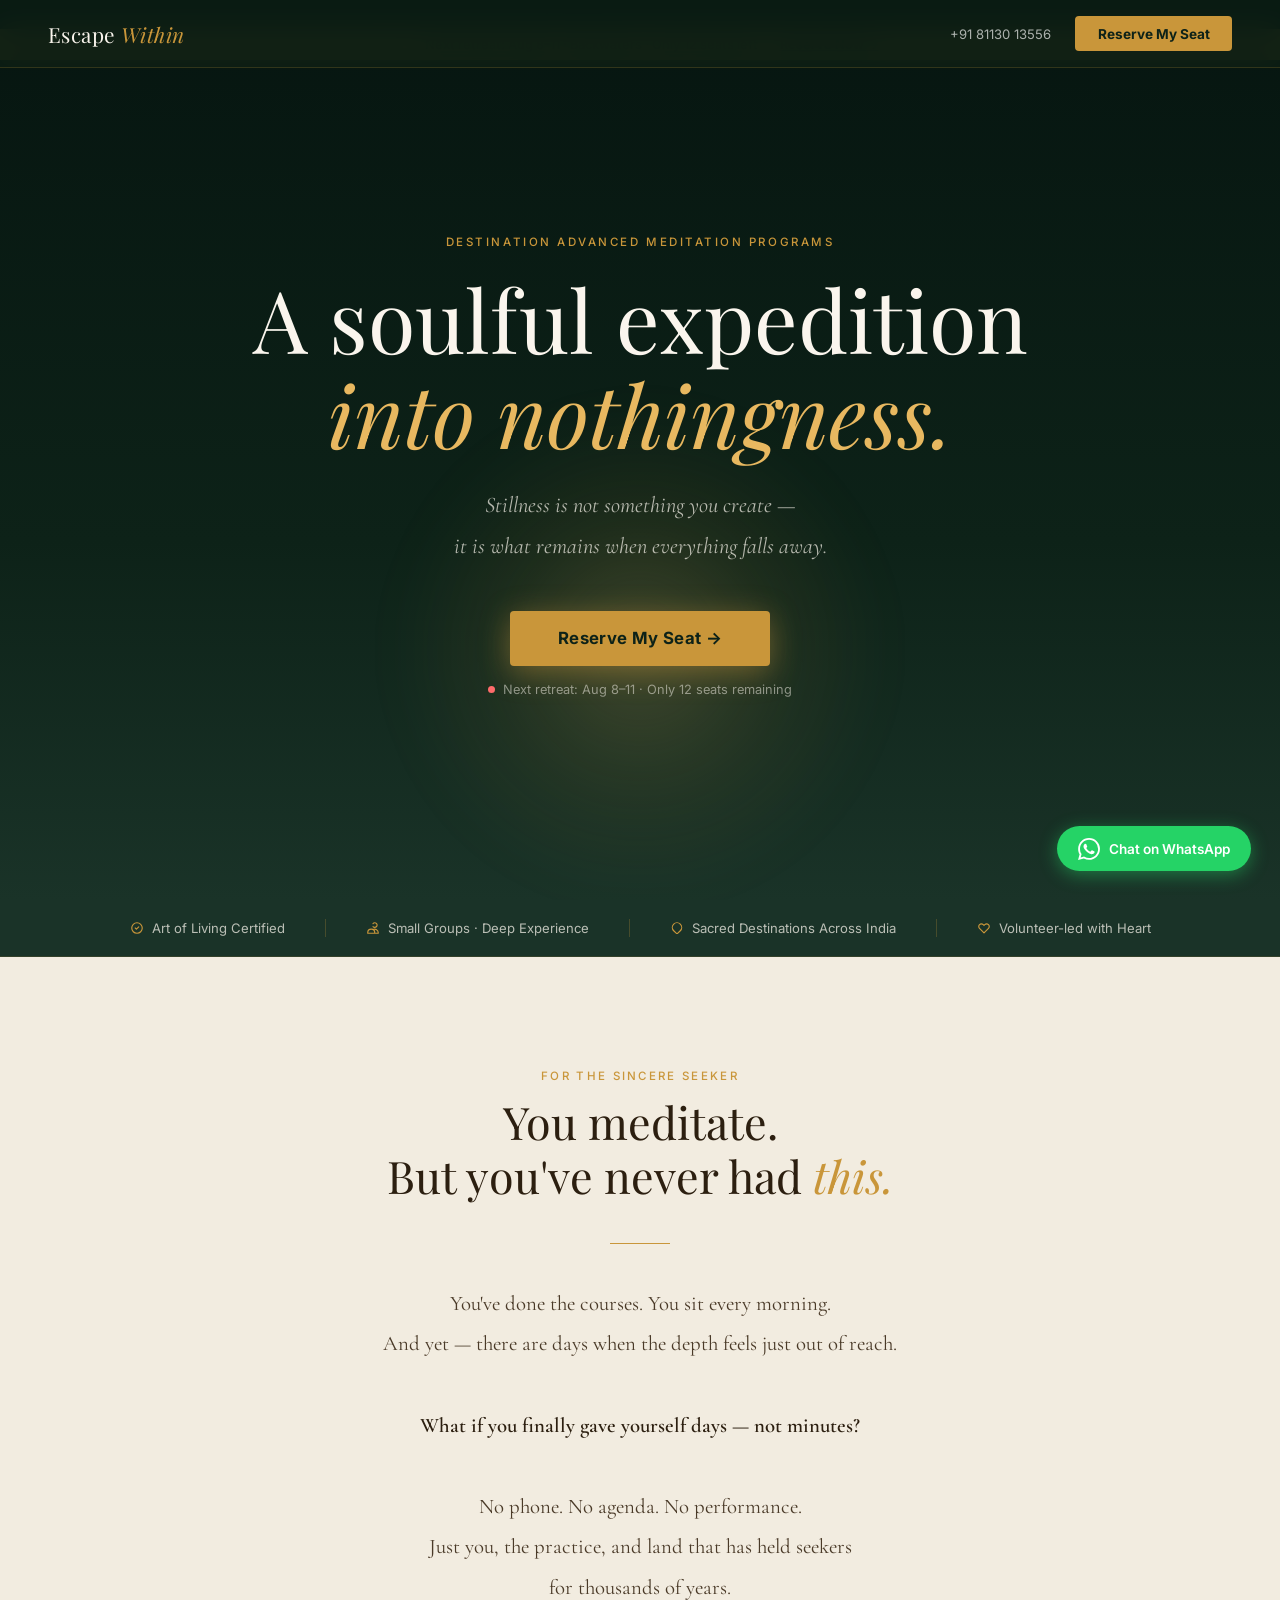
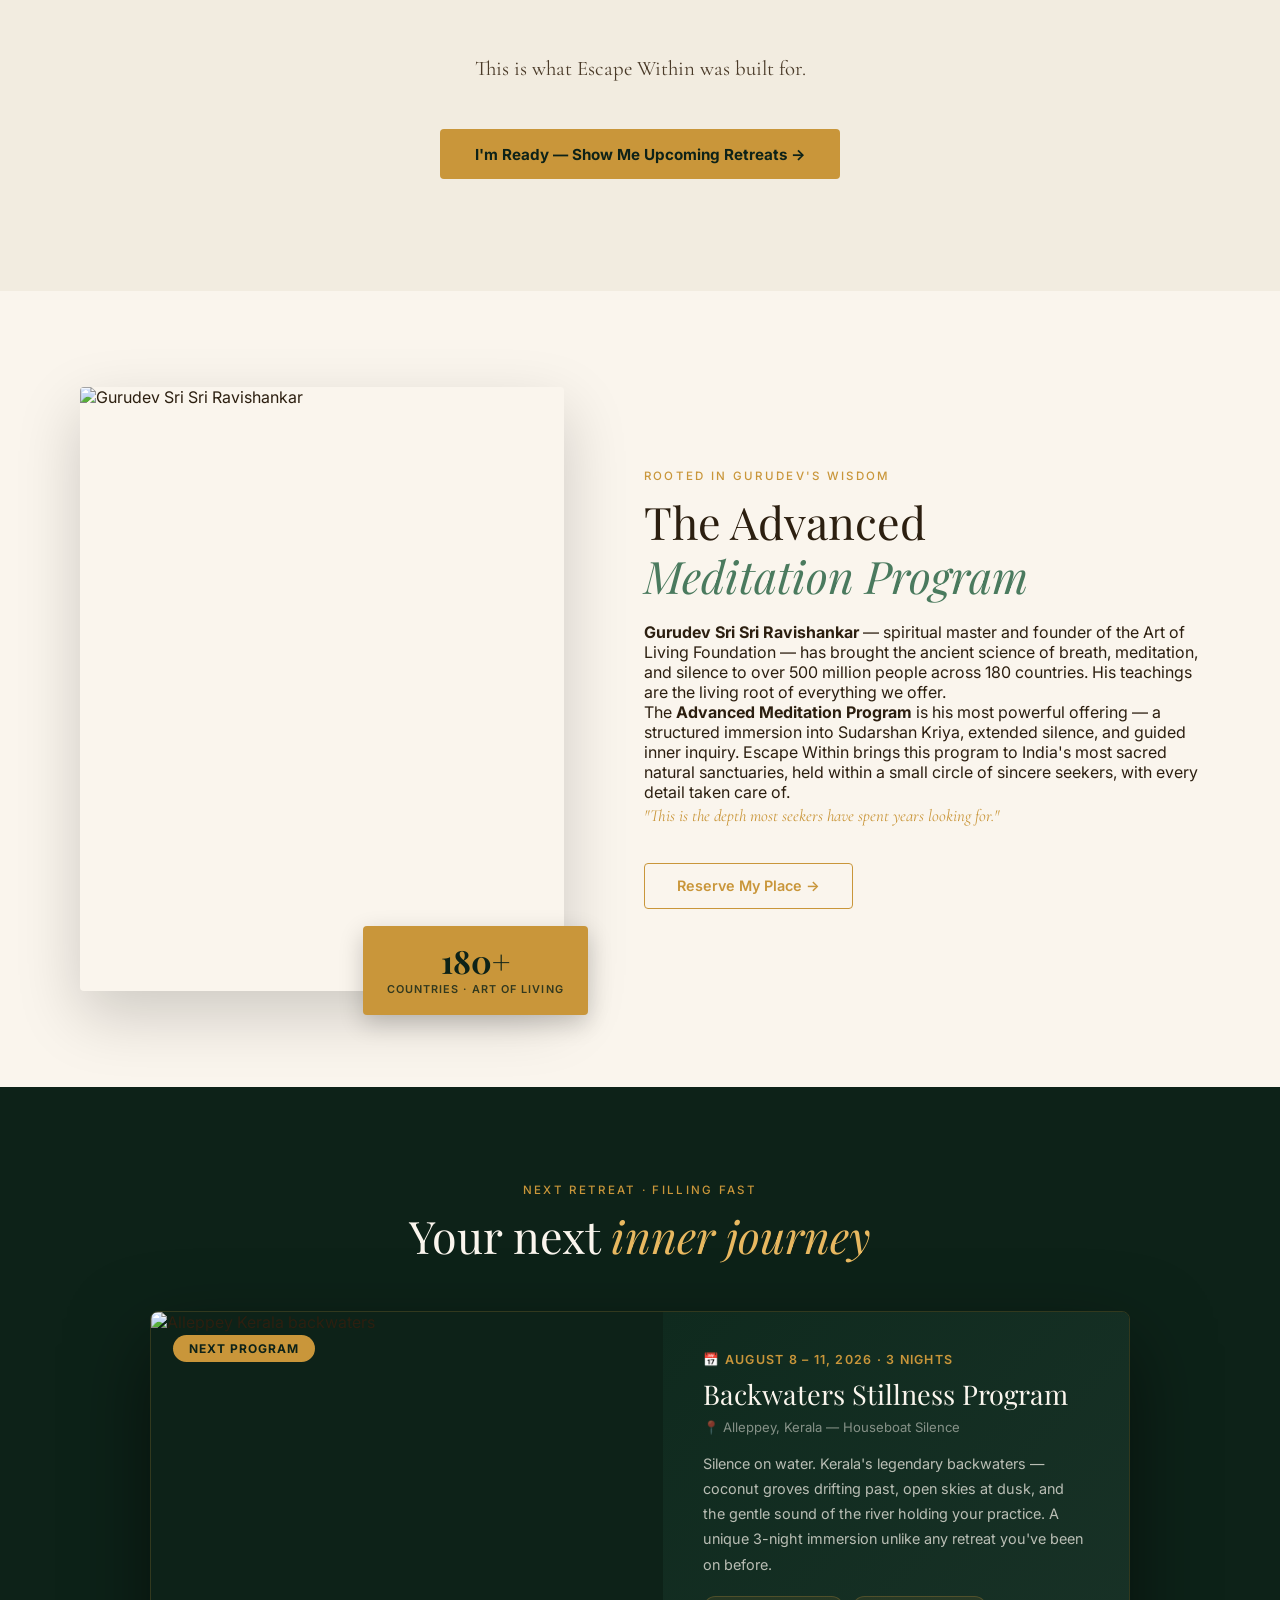
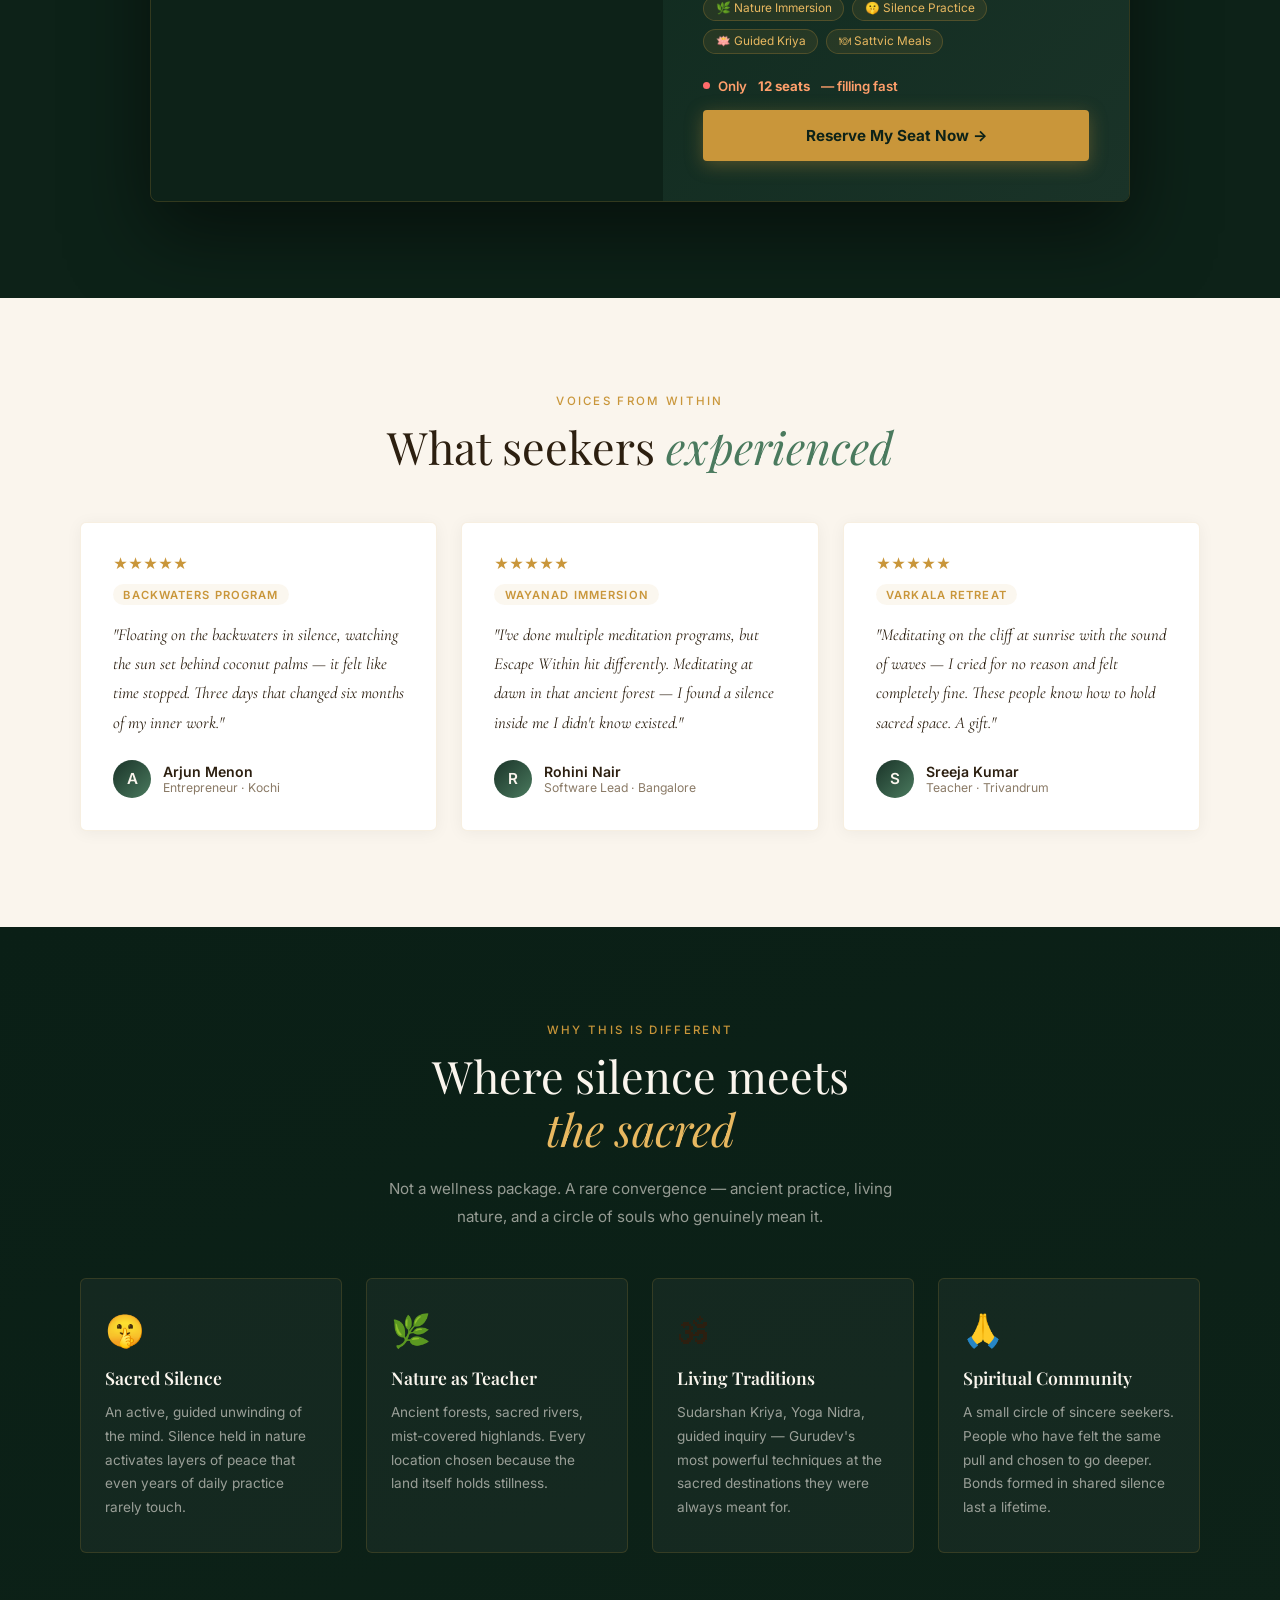
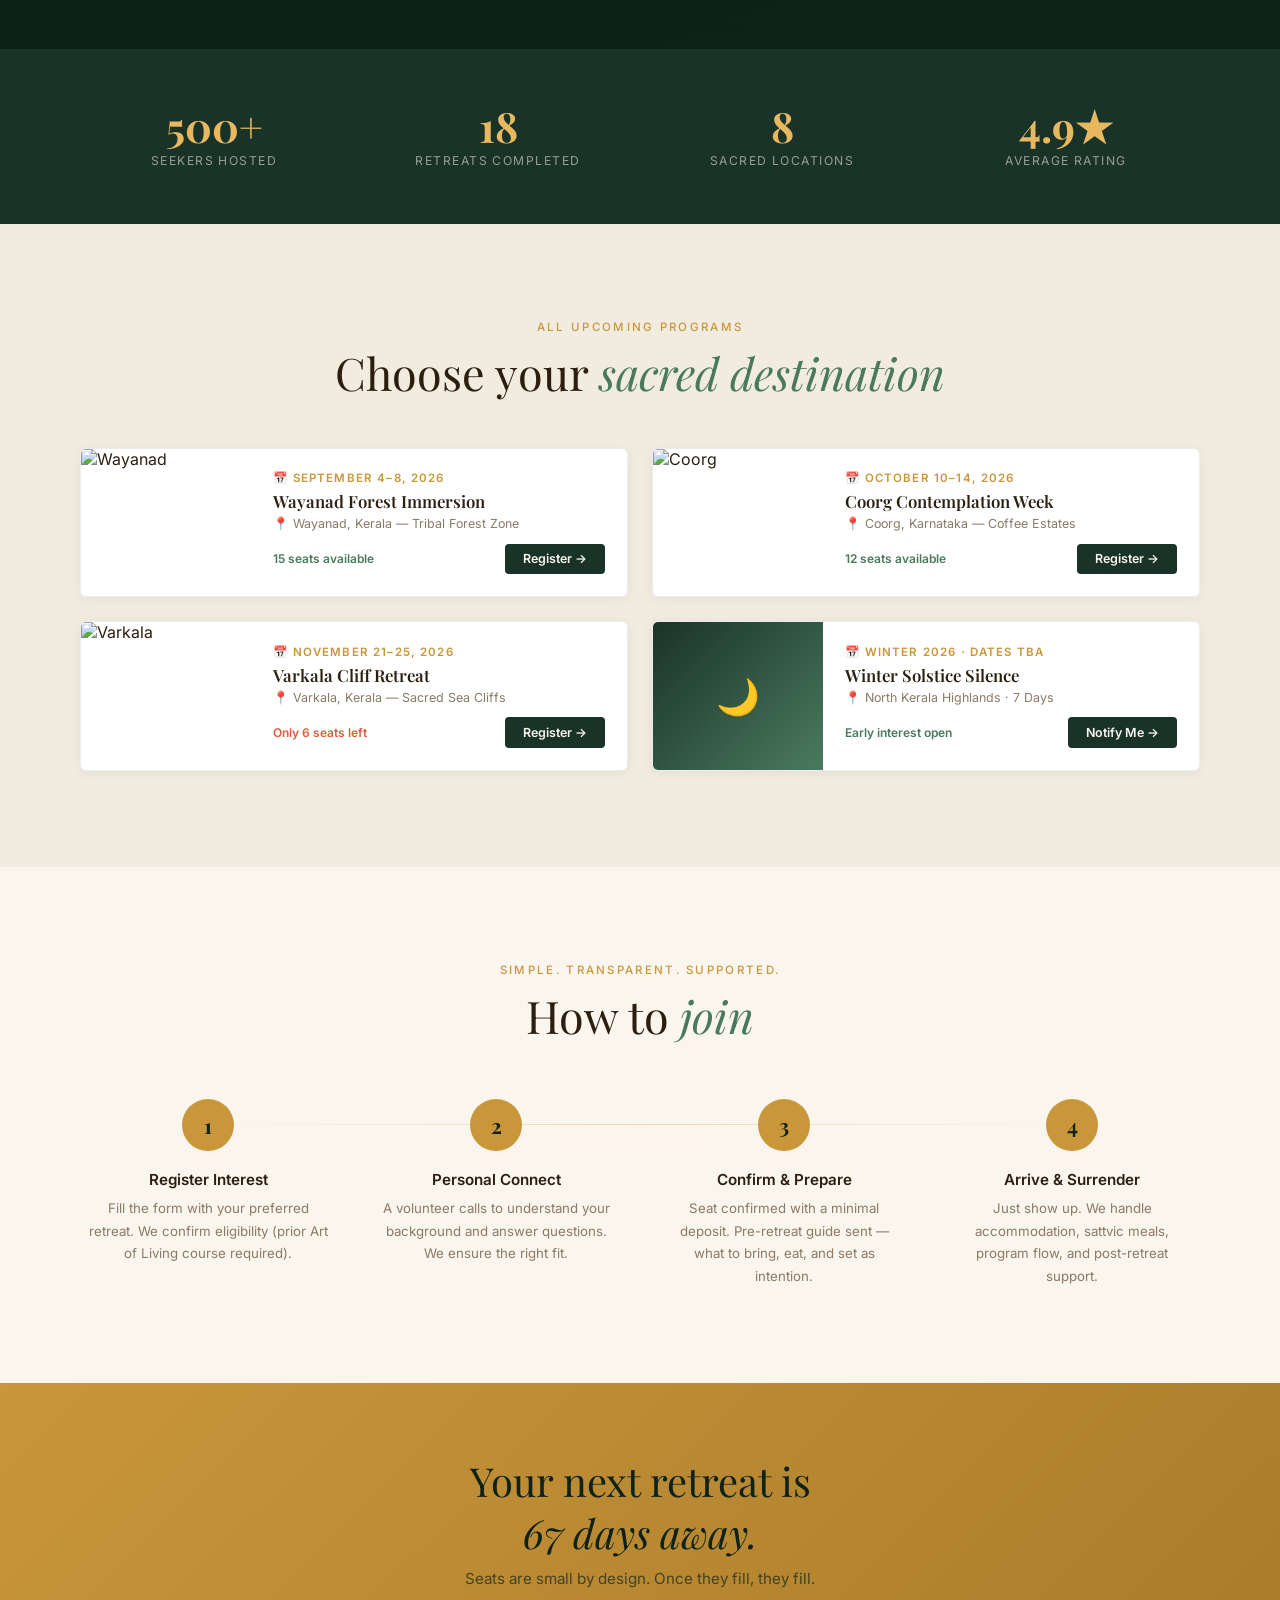
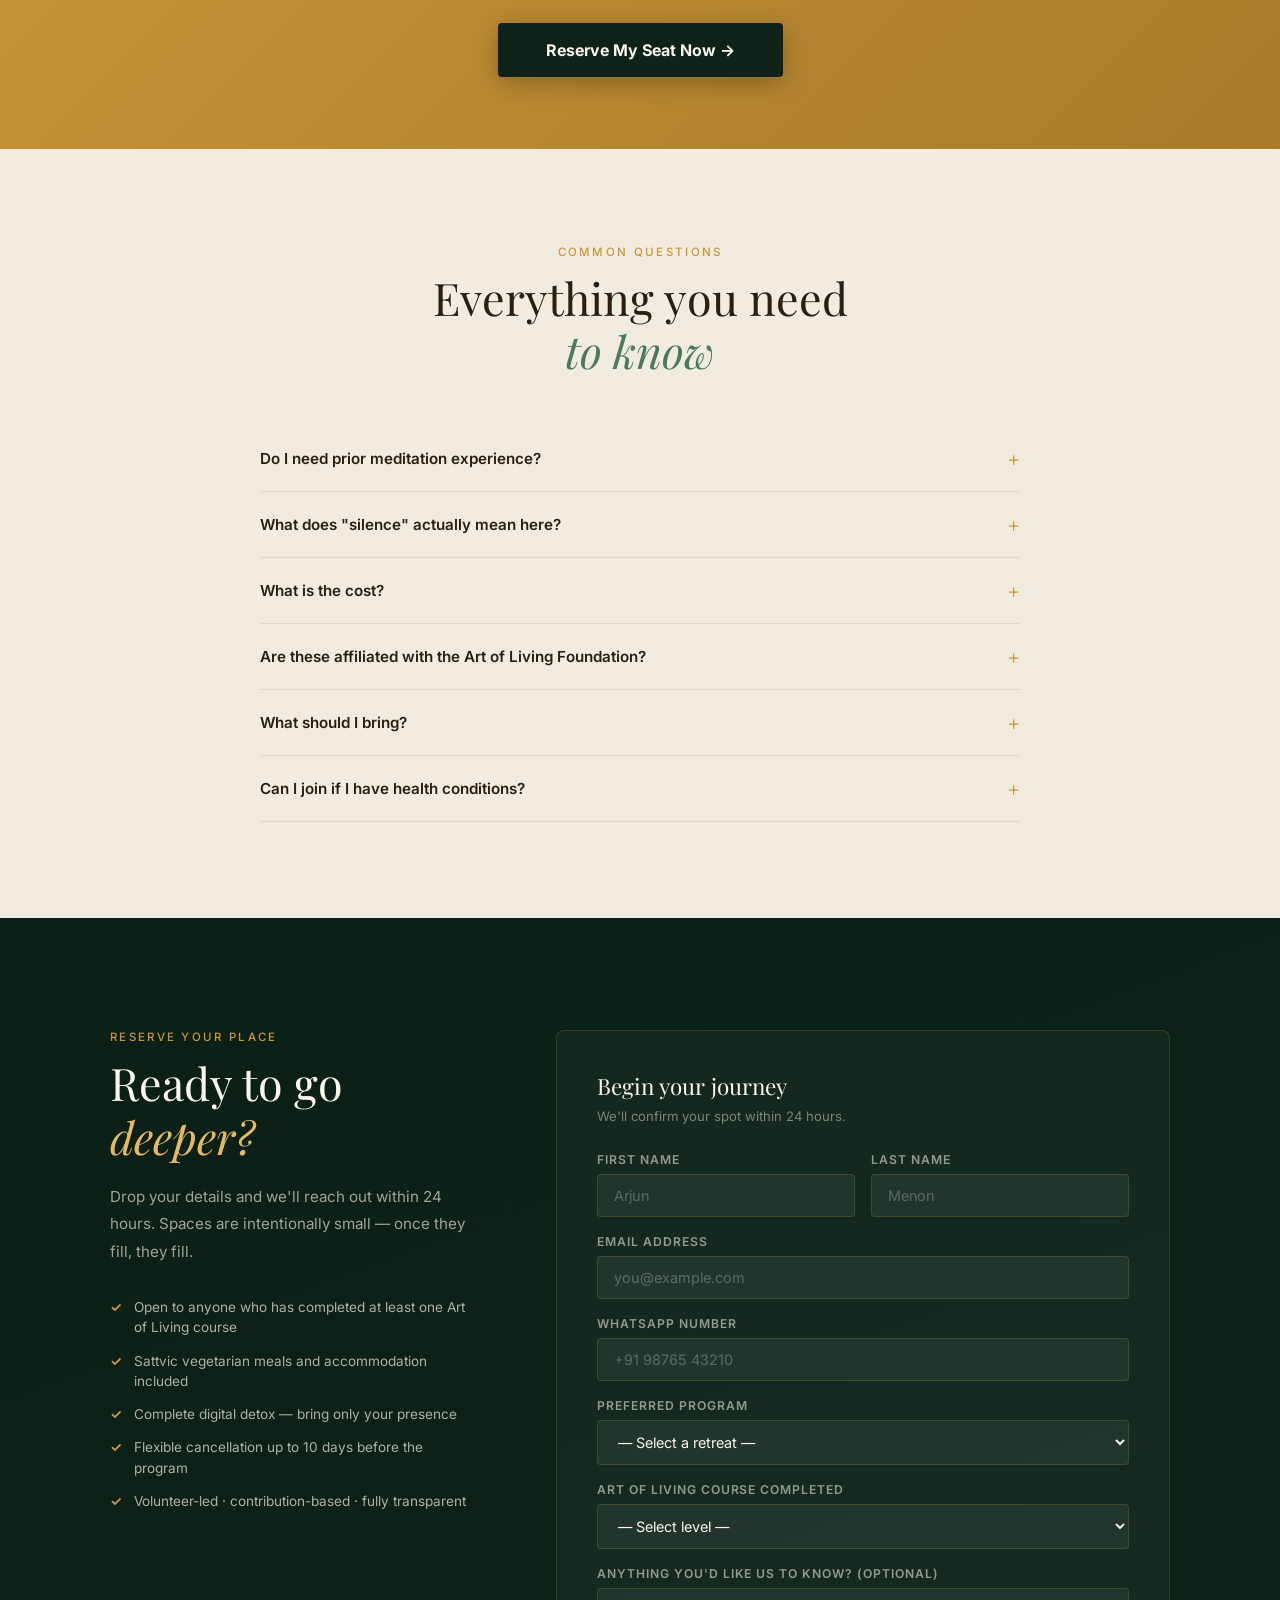
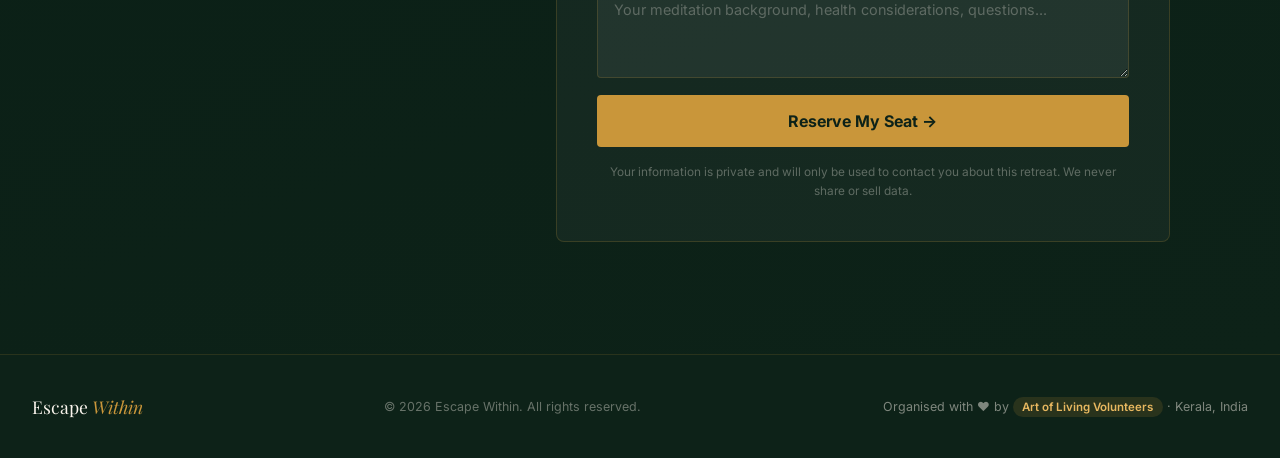
==== landing/funnel.html @ 2031a6a6 "Restore hero H1 to A soulful expedition into nothingness https://claude.ai/code/session_01M2znMH8aUs" ====
<!DOCTYPE html>
<html lang="en">
<head>
  <meta charset="UTF-8" />
  <meta name="viewport" content="width=device-width, initial-scale=1.0" />
  <title>Escape Within | Advanced Meditation Retreats · Art of Living</title>
  <meta name="description" content="Destination Advanced Meditation Programs by The Art of Living. Sacred nature. Deep silence. Small groups. India's most transformative retreat experience." />
  <meta property="og:title" content="Escape Within | Advanced Meditation Retreats" />
  <meta property="og:description" content="You've done the courses. Now go deeper. Art of Living Advanced Meditation in India's most sacred natural sanctuaries." />
  <meta property="og:type" content="website" />
  <link rel="preconnect" href="https://fonts.googleapis.com" />
  <link rel="preconnect" href="https://fonts.gstatic.com" crossorigin />
  <link href="https://fonts.googleapis.com/css2?family=Playfair+Display:ital,wght@0,400;0,600;0,700;1,400;1,600&family=Inter:wght@300;400;500;600&family=Cormorant+Garamond:ital,wght@0,300;0,400;1,300;1,400&display=swap" rel="stylesheet" />
  <style>
    *, *::before, *::after { box-sizing: border-box; margin: 0; padding: 0; }

    :root {
      --forest:  #1a3328;
      --deep:    #0d2218;
      --gold:    #c9963a;
      --gold-lt: #e8b860;
      --sage:    #4a7a5e;
      --cream:   #faf5ed;
      --ivory:   #f2ece0;
      --warm:    #ede5d4;
      --muted:   #8a7a66;
      --text:    #2c1f10;
      --white:   #ffffff;
    }

    html { scroll-behavior: smooth; }
    body { font-family: 'Inter', sans-serif; color: var(--text); background: var(--cream); overflow-x: hidden; }

    /* ── NAV ── */
    nav {
      position: fixed; top: 0; left: 0; right: 0; z-index: 200;
      display: flex; align-items: center; justify-content: space-between;
      padding: 1rem 3rem;
      background: rgba(10,28,20,0.95);
      backdrop-filter: blur(14px);
      border-bottom: 1px solid rgba(201,150,58,0.2);
      transition: background 0.3s;
    }
    .nav-logo { font-family: 'Playfair Display', serif; font-size: 1.3rem; color: var(--cream); text-decoration: none; letter-spacing: 0.02em; }
    .nav-logo span { color: var(--gold); font-style: italic; }
    .nav-right { display: flex; align-items: center; gap: 1.5rem; }
    .nav-phone { color: rgba(255,255,255,0.65); font-size: 0.82rem; text-decoration: none; transition: color 0.2s; }
    .nav-phone:hover { color: var(--gold-lt); }
    .btn-nav { background: var(--gold); color: var(--deep); padding: 0.6rem 1.4rem; border-radius: 4px; font-size: 0.85rem; font-weight: 700; text-decoration: none; transition: background 0.2s; }
    .btn-nav:hover { background: var(--gold-lt); }
    @media (max-width: 640px) {
      nav { padding: 0.9rem 1.3rem; }
      .nav-phone { display: none; }
    }

    /* ── STICKY URGENCY BAR ── */
    .sticky-bar {
      position: fixed; top: 60px; left: 0; right: 0; z-index: 190;
      background: var(--gold); color: var(--deep);
      text-align: center; padding: 0.5rem 1rem;
      font-size: 0.8rem; font-weight: 600;
      display: none; align-items: center; justify-content: center; gap: 1rem;
      transform: translateY(-100%); transition: transform 0.4s ease;
    }
    .sticky-bar.show { transform: translateY(0); display: flex; }
    .sticky-bar a { color: var(--deep); font-weight: 700; text-decoration: underline; }

    /* ── HERO ── */
    .hero {
      min-height: 100vh; position: relative;
      display: flex; align-items: center; justify-content: center;
      background: linear-gradient(180deg, #061510 0%, #0d2218 60%, #1a3328 100%);
      overflow: hidden; padding: 7rem 1.5rem 5rem; text-align: center;
    }
    .hero-bg {
      position: absolute; inset: 0;
      background-image: url('https://images.unsplash.com/photo-1602216056096-3b40cc0c9944?w=1600&q=80');
      background-size: cover; background-position: center;
      opacity: 0.15; z-index: 0;
    }
    .hero-light {
      position: absolute; bottom: 0; left: 50%;
      width: 500px; height: 500px; margin-left: -250px;
      border-radius: 50%; pointer-events: none; z-index: 1;
      background: radial-gradient(circle, rgba(232,184,96,0.22) 0%, rgba(201,150,58,0.08) 40%, transparent 70%);
      animation: orbRise 5s ease-in-out infinite; filter: blur(24px);
    }
    @keyframes orbRise {
      0%   { transform: translateY(0);     opacity: 0; }
      18%  { opacity: 1; }
      65%  { opacity: 0.85; }
      100% { transform: translateY(-90vh); opacity: 0; }
    }
    .hero-content { position: relative; z-index: 2; max-width: 800px; }
    .hero-eyebrow { font-size: 0.72rem; letter-spacing: 0.22em; text-transform: uppercase; color: var(--gold); margin-bottom: 1.4rem; font-weight: 500; }
    .hero h1 {
      font-family: 'Playfair Display', serif;
      font-size: clamp(2.8rem, 7vw, 5.4rem);
      font-weight: 400; color: var(--cream); line-height: 1.1; margin-bottom: 1.5rem;
    }
    .hero h1 em { color: var(--gold-lt); font-style: italic; }
    .hero-sub {
      font-family: 'Cormorant Garamond', serif;
      font-size: clamp(1.1rem, 2.2vw, 1.4rem);
      color: rgba(250,245,237,0.7); line-height: 1.8; margin-bottom: 2.8rem; font-style: italic;
    }
    .hero-actions { display: flex; flex-direction: column; align-items: center; gap: 1rem; }
    .btn-hero {
      display: inline-block; background: var(--gold); color: var(--deep);
      padding: 1.1rem 3rem; border-radius: 4px; font-size: 1.05rem; font-weight: 700;
      text-decoration: none; letter-spacing: 0.02em;
      transition: background 0.2s, transform 0.2s;
      box-shadow: 0 6px 30px rgba(201,150,58,0.45);
    }
    .btn-hero:hover { background: var(--gold-lt); transform: translateY(-2px); }
    .hero-urgency { display: flex; align-items: center; gap: 0.5rem; font-size: 0.8rem; color: rgba(250,245,237,0.5); }
    .dot-live { width: 7px; height: 7px; background: #ff6b6b; border-radius: 50%; animation: blink 1.6s ease-in-out infinite; }
    @keyframes blink { 0%,100% { opacity: 1; transform: scale(1); } 50% { opacity: 0.4; transform: scale(1.5); } }

    /* ── TRUST BAR ── */
    .trust-bar {
      background: var(--forest); padding: 1.2rem 2rem;
      display: flex; align-items: center; justify-content: center; flex-wrap: wrap; gap: 1.5rem 2.5rem;
      border-bottom: 1px solid rgba(201,150,58,0.15);
    }
    .trust-item { display: flex; align-items: center; gap: 0.5rem; color: rgba(250,245,237,0.72); font-size: 0.82rem; }
    .trust-item svg { color: var(--gold); }
    .trust-div { width: 1px; height: 18px; background: rgba(201,150,58,0.25); }
    @media (max-width: 560px) { .trust-div { display: none; } }

    /* ── SHARED ── */
    .container { max-width: 1120px; margin: 0 auto; padding: 0 2rem; }
    section { padding: 6rem 2rem; }
    .section-label { font-size: 0.72rem; letter-spacing: 0.2em; text-transform: uppercase; color: var(--gold); margin-bottom: 0.75rem; font-weight: 500; }
    .section-title { font-family: 'Playfair Display', serif; font-size: clamp(1.9rem, 4vw, 2.8rem); font-weight: 400; line-height: 1.2; margin-bottom: 1.2rem; }
    .section-title em { color: var(--sage); font-style: italic; }
    .center { text-align: center; }
    .reveal { opacity: 0; transform: translateY(28px); transition: opacity 0.65s ease, transform 0.65s ease; }
    .reveal.visible { opacity: 1; transform: none; }

    /* ── PROBLEM ── */
    .problem { background: var(--ivory); padding: 7rem 2rem; }
    .problem-inner { max-width: 720px; margin: 0 auto; text-align: center; }
    .problem .section-title { color: var(--text); }
    .problem .section-title em { color: var(--gold); }
    .problem-divider { width: 60px; height: 1px; background: var(--gold); margin: 2.5rem auto; }
    .problem-body {
      font-family: 'Cormorant Garamond', serif;
      font-size: clamp(1.1rem, 2vw, 1.3rem);
      line-height: 1.95; color: #4a3a28;
    }
    .problem-body strong { color: var(--text); font-weight: 600; }
    .btn-problem {
      display: inline-block; margin-top: 2.5rem;
      background: var(--gold); color: var(--deep);
      padding: 0.95rem 2.2rem; border-radius: 4px; font-size: 0.95rem; font-weight: 700;
      text-decoration: none; transition: background 0.2s, transform 0.2s;
    }
    .btn-problem:hover { background: var(--gold-lt); transform: translateY(-2px); }

    /* ── GURUDEV ── */
    .gurudev { background: var(--cream); padding: 6rem 2rem; }
    .gurudev-grid { max-width: 1120px; margin: 0 auto; display: grid; grid-template-columns: 1fr 1.15fr; gap: 5rem; align-items: center; }
    .gurudev-visual { position: relative; }
    .gurudev-img { border-radius: 4px; overflow: hidden; aspect-ratio: 4/5; box-shadow: 0 24px 64px rgba(0,0,0,0.18); }
    .gurudev-img img { width: 100%; height: 100%; object-fit: cover; object-position: center top; }
    .gurudev-badge {
      position: absolute; bottom: -1.5rem; right: -1.5rem;
      background: var(--gold); color: var(--deep);
      padding: 1.2rem 1.5rem; border-radius: 4px; text-align: center;
      box-shadow: 0 8px 24px rgba(0,0,0,0.2);
    }
    .gurudev-badge .num { display: block; font-family: 'Playfair Display', serif; font-size: 2rem; font-weight: 700; line-height: 1; }
    .gurudev-badge .lbl { display: block; font-size: 0.68rem; font-weight: 600; text-transform: uppercase; letter-spacing: 0.1em; margin-top: 0.3rem; opacity: 0.8; }
    .gurudev-text p { color: #4a3a28; line-height: 1.85; margin-bottom: 1.2rem; font-size: 0.97rem; }
    .gurudev-text p:last-of-type { margin-bottom: 0; }
    .gurudev-quote { font-family: 'Cormorant Garamond', serif; font-size: 1.05rem; font-style: italic; color: var(--gold) !important; line-height: 1.7; }
    .btn-outline {
      display: inline-block; margin-top: 2rem;
      border: 1.5px solid var(--gold); color: var(--gold);
      padding: 0.85rem 2rem; border-radius: 4px; font-size: 0.9rem; font-weight: 600;
      text-decoration: none; transition: all 0.2s;
    }
    .btn-outline:hover { background: var(--gold); color: var(--deep); }
    @media (max-width: 860px) { .gurudev-grid { grid-template-columns: 1fr; gap: 3rem; } .gurudev-badge { display: none; } }

    /* ── FEATURED RETREAT ── */
    .featured-section { background: var(--deep); padding: 6rem 2rem; }
    .featured-section .section-title { color: var(--cream); }
    .featured-section .section-title em { color: var(--gold-lt); }
    .featured-card {
      max-width: 980px; margin: 3rem auto 0;
      display: grid; grid-template-columns: 1.1fr 1fr;
      border-radius: 8px; overflow: hidden;
      box-shadow: 0 32px 80px rgba(0,0,0,0.5);
      border: 1px solid rgba(201,150,58,0.2);
    }
    .featured-img { position: relative; min-height: 420px; }
    .featured-img img { width: 100%; height: 100%; object-fit: cover; }
    .featured-pill {
      position: absolute; top: 1.4rem; left: 1.4rem;
      background: var(--gold); color: var(--deep);
      padding: 0.4rem 1rem; border-radius: 20px;
      font-size: 0.75rem; font-weight: 700; letter-spacing: 0.08em; text-transform: uppercase;
    }
    .featured-body {
      background: linear-gradient(135deg, #0f2a1e, #1a3328);
      padding: 2.5rem; display: flex; flex-direction: column; justify-content: space-between;
    }
    .featured-date { font-size: 0.78rem; color: var(--gold); font-weight: 600; letter-spacing: 0.1em; text-transform: uppercase; margin-bottom: 0.6rem; }
    .featured-title { font-family: 'Playfair Display', serif; font-size: 1.7rem; font-weight: 400; color: var(--cream); line-height: 1.25; margin-bottom: 0.5rem; }
    .featured-loc { font-size: 0.82rem; color: rgba(250,245,237,0.5); margin-bottom: 1rem; }
    .featured-desc { font-size: 0.9rem; color: rgba(250,245,237,0.72); line-height: 1.75; margin-bottom: 1.2rem; }
    .featured-tags { display: flex; flex-wrap: wrap; gap: 0.5rem; margin-bottom: 1.5rem; }
    .ftag { background: rgba(201,150,58,0.1); border: 1px solid rgba(201,150,58,0.25); color: var(--gold-lt); padding: 0.28rem 0.72rem; border-radius: 20px; font-size: 0.74rem; }
    .seats-warn { display: flex; align-items: center; gap: 0.5rem; font-size: 0.83rem; color: #ff9f6b; font-weight: 600; }
    .btn-featured {
      display: block; text-align: center; margin-top: 1rem;
      background: var(--gold); color: var(--deep);
      padding: 1rem 2rem; border-radius: 4px; font-size: 0.95rem; font-weight: 700;
      text-decoration: none; transition: background 0.2s, transform 0.2s;
      box-shadow: 0 4px 18px rgba(201,150,58,0.35);
    }
    .btn-featured:hover { background: var(--gold-lt); transform: translateY(-2px); }
    @media (max-width: 700px) { .featured-card { grid-template-columns: 1fr; } .featured-img { min-height: 220px; } }

    /* ── TESTIMONIALS ── */
    .testimonials { background: var(--cream); padding: 6rem 2rem; }
    .testi-grid { display: grid; grid-template-columns: repeat(3, 1fr); gap: 1.5rem; margin-top: 3rem; max-width: 1120px; margin-left: auto; margin-right: auto; }
    .testi-card { background: var(--white); border: 1px solid rgba(201,150,58,0.15); border-radius: 6px; padding: 2rem; box-shadow: 0 2px 16px rgba(0,0,0,0.05); }
    .testi-stars { color: var(--gold); font-size: 0.9rem; margin-bottom: 0.7rem; }
    .testi-tag { display: inline-block; font-size: 0.7rem; font-weight: 600; letter-spacing: 0.1em; text-transform: uppercase; color: var(--gold); background: rgba(201,150,58,0.08); padding: 0.22rem 0.65rem; border-radius: 12px; margin-bottom: 0.9rem; }
    .testi-quote { font-family: 'Cormorant Garamond', serif; font-size: 1.05rem; line-height: 1.75; color: var(--text); margin-bottom: 1.4rem; font-style: italic; }
    .testi-author { display: flex; align-items: center; gap: 0.75rem; }
    .testi-av { width: 38px; height: 38px; border-radius: 50%; background: linear-gradient(135deg, var(--forest), var(--sage)); display: flex; align-items: center; justify-content: center; color: var(--cream); font-size: 0.95rem; font-weight: 600; flex-shrink: 0; }
    .testi-name { font-size: 0.88rem; font-weight: 600; color: var(--text); }
    .testi-place { font-size: 0.76rem; color: var(--muted); }
    @media (max-width: 860px) { .testi-grid { grid-template-columns: 1fr 1fr; } }
    @media (max-width: 560px) { .testi-grid { grid-template-columns: 1fr; } }

    /* ── USP ── */
    .usp { background: linear-gradient(160deg, #0a1f16, #0d2218); padding: 6rem 2rem; }
    .usp .section-title { color: var(--cream); }
    .usp .section-title em { color: var(--gold-lt); font-style: italic; }
    .usp-intro { color: rgba(250,245,237,0.58); font-size: 0.95rem; line-height: 1.8; max-width: 520px; margin: 0 auto; }
    .usp-grid { display: grid; grid-template-columns: repeat(4, 1fr); gap: 1.5rem; margin-top: 3rem; max-width: 1120px; margin-left: auto; margin-right: auto; }
    .usp-card { background: rgba(255,255,255,0.04); border: 1px solid rgba(201,150,58,0.18); border-radius: 6px; padding: 2rem 1.5rem; transition: border-color 0.3s, transform 0.3s; }
    .usp-card:hover { border-color: rgba(201,150,58,0.42); transform: translateY(-4px); }
    .usp-icon { font-size: 2rem; margin-bottom: 1rem; }
    .usp-title { font-family: 'Playfair Display', serif; font-size: 1.1rem; font-weight: 600; color: var(--cream); margin-bottom: 0.75rem; }
    .usp-body { font-size: 0.85rem; color: rgba(250,245,237,0.58); line-height: 1.75; }
    @media (max-width: 860px) { .usp-grid { grid-template-columns: 1fr 1fr; } }
    @media (max-width: 500px) { .usp-grid { grid-template-columns: 1fr; } }

    /* ── NUMBERS ── */
    .numbers { background: var(--forest); padding: 3.5rem 2rem; }
    .numbers-inner { max-width: 1120px; margin: 0 auto; display: grid; grid-template-columns: repeat(4, 1fr); gap: 1rem; text-align: center; }
    .num-val { font-family: 'Playfair Display', serif; font-size: 2.6rem; font-weight: 700; color: var(--gold-lt); line-height: 1; margin-bottom: 0.4rem; }
    .num-lbl { font-size: 0.76rem; text-transform: uppercase; letter-spacing: 0.12em; color: rgba(250,245,237,0.55); }
    @media (max-width: 560px) { .numbers-inner { grid-template-columns: 1fr 1fr; } }

    /* ── OTHER RETREATS ── */
    .retreats { background: var(--ivory); padding: 6rem 2rem; }
    .retreats-grid { display: grid; grid-template-columns: 1fr 1fr; gap: 1.5rem; margin-top: 3rem; max-width: 1120px; margin-left: auto; margin-right: auto; }
    .retreat-row { display: grid; grid-template-columns: 170px 1fr; background: var(--white); border-radius: 6px; overflow: hidden; border: 1px solid rgba(0,0,0,0.07); box-shadow: 0 2px 12px rgba(0,0,0,0.06); transition: box-shadow 0.2s, transform 0.2s; }
    .retreat-row:hover { box-shadow: 0 8px 30px rgba(0,0,0,0.12); transform: translateY(-3px); }
    .retreat-row-img img { width: 100%; height: 100%; object-fit: cover; }
    .retreat-row-body { padding: 1.4rem; display: flex; flex-direction: column; justify-content: space-between; }
    .retreat-date { font-size: 0.72rem; font-weight: 600; letter-spacing: 0.1em; text-transform: uppercase; color: var(--gold); margin-bottom: 0.3rem; }
    .retreat-name { font-family: 'Playfair Display', serif; font-size: 1.05rem; font-weight: 600; color: var(--text); margin-bottom: 0.25rem; }
    .retreat-loc { font-size: 0.78rem; color: var(--muted); margin-bottom: 0.8rem; }
    .retreat-foot { display: flex; align-items: center; justify-content: space-between; gap: 0.5rem; }
    .retreat-seats { font-size: 0.75rem; color: var(--sage); font-weight: 600; }
    .retreat-seats.low { color: #e05c3a; }
    .btn-sm { background: var(--forest); color: var(--cream); padding: 0.48rem 1.1rem; border-radius: 4px; font-size: 0.78rem; font-weight: 600; text-decoration: none; white-space: nowrap; transition: background 0.2s; }
    .btn-sm:hover { background: var(--sage); }
    @media (max-width: 700px) { .retreats-grid { grid-template-columns: 1fr; } .retreat-row { grid-template-columns: 130px 1fr; } }
    @media (max-width: 420px) { .retreat-row { grid-template-columns: 1fr; } .retreat-row-img { height: 160px; } }

    /* ── PROCESS ── */
    .process { background: var(--cream); padding: 6rem 2rem; }
    .process-grid { display: grid; grid-template-columns: repeat(4, 1fr); gap: 2rem; margin-top: 3.5rem; max-width: 1120px; margin-left: auto; margin-right: auto; position: relative; }
    .process-grid::before { content: ''; position: absolute; top: 1.6rem; left: 12%; right: 12%; height: 1px; background: linear-gradient(90deg, transparent, rgba(201,150,58,0.3), transparent); }
    .step { text-align: center; padding: 0 0.5rem; }
    .step-num { width: 52px; height: 52px; border-radius: 50%; background: var(--gold); color: var(--deep); font-family: 'Playfair Display', serif; font-size: 1.3rem; font-weight: 700; display: flex; align-items: center; justify-content: center; margin: 0 auto 1.2rem; position: relative; z-index: 1; }
    .step h4 { font-size: 0.95rem; font-weight: 600; color: var(--text); margin-bottom: 0.5rem; }
    .step p { font-size: 0.83rem; color: var(--muted); line-height: 1.7; }
    @media (max-width: 700px) { .process-grid { grid-template-columns: 1fr 1fr; } .process-grid::before { display: none; } }
    @media (max-width: 420px) { .process-grid { grid-template-columns: 1fr; } }

    /* ── MID CTA BANNER ── */
    .cta-banner { background: linear-gradient(135deg, var(--gold) 0%, #a87a2a 100%); padding: 4.5rem 2rem; text-align: center; }
    .cta-banner h2 { font-family: 'Playfair Display', serif; font-size: clamp(1.7rem, 4vw, 2.5rem); font-weight: 400; color: var(--deep); line-height: 1.3; margin-bottom: 0.6rem; }
    .cta-banner h2 em { font-style: italic; }
    .cta-banner p { color: rgba(13,34,24,0.68); font-size: 0.95rem; margin-bottom: 2.2rem; }
    .btn-dark { display: inline-block; background: var(--deep); color: var(--cream); padding: 1.05rem 3rem; border-radius: 4px; font-size: 1rem; font-weight: 700; text-decoration: none; transition: background 0.2s, transform 0.2s; box-shadow: 0 6px 24px rgba(0,0,0,0.25); }
    .btn-dark:hover { background: var(--forest); transform: translateY(-2px); }

    /* ── FAQ ── */
    .faq { background: var(--ivory); padding: 6rem 2rem; }
    .faq-inner { max-width: 760px; margin: 3rem auto 0; }
    .faq-item { border-bottom: 1px solid rgba(0,0,0,0.08); }
    .faq-q { padding: 1.25rem 0; font-size: 0.95rem; font-weight: 600; color: var(--text); cursor: pointer; display: flex; justify-content: space-between; align-items: center; gap: 1rem; user-select: none; }
    .faq-q::after { content: '+'; font-size: 1.3rem; color: var(--gold); font-weight: 300; flex-shrink: 0; transition: transform 0.3s; }
    .faq-item.open .faq-q::after { transform: rotate(45deg); }
    .faq-a { display: none; padding: 0 0 1.3rem; font-size: 0.88rem; color: #5a4a38; line-height: 1.85; }
    .faq-item.open .faq-a { display: block; }

    /* ── FORM ── */
    .form-section { background: linear-gradient(160deg, #0a1f16, #0d2218); padding: 7rem 2rem; }
    .form-grid { max-width: 1060px; margin: 0 auto; display: grid; grid-template-columns: 1fr 1.15fr; gap: 5rem; align-items: start; }
    .form-left .section-title { color: var(--cream); }
    .form-left .section-title em { color: var(--gold-lt); }
    .form-tagline { color: rgba(250,245,237,0.62); font-size: 0.95rem; line-height: 1.8; margin: 1rem 0 2rem; }
    .form-feats { list-style: none; display: flex; flex-direction: column; gap: 0.8rem; }
    .form-feats li { display: flex; align-items: flex-start; gap: 0.75rem; font-size: 0.85rem; color: rgba(250,245,237,0.68); line-height: 1.5; }
    .form-feats li::before { content: '✓'; color: var(--gold); font-weight: 700; flex-shrink: 0; }
    .form-card { background: rgba(255,255,255,0.04); border: 1px solid rgba(201,150,58,0.2); border-radius: 8px; padding: 2.5rem; }
    .form-card h3 { font-family: 'Playfair Display', serif; font-size: 1.4rem; font-weight: 400; color: var(--cream); margin-bottom: 0.4rem; }
    .form-sub { font-size: 0.82rem; color: rgba(250,245,237,0.45); margin-bottom: 1.8rem; }
    .form-row { display: grid; grid-template-columns: 1fr 1fr; gap: 1rem; }
    .form-group { display: flex; flex-direction: column; gap: 0.4rem; margin-bottom: 1.1rem; }
    .form-group label { font-size: 0.76rem; font-weight: 600; text-transform: uppercase; letter-spacing: 0.08em; color: rgba(250,245,237,0.55); }
    .form-group input, .form-group select, .form-group textarea { background: rgba(255,255,255,0.06); border: 1px solid rgba(201,150,58,0.2); color: var(--cream); padding: 0.75rem 1rem; border-radius: 4px; font-family: 'Inter', sans-serif; font-size: 0.9rem; transition: border-color 0.2s; }
    .form-group input:focus, .form-group select:focus, .form-group textarea:focus { outline: none; border-color: var(--gold); }
    .form-group input::placeholder, .form-group textarea::placeholder { color: rgba(250,245,237,0.28); }
    .form-group select option { background: #0d2218; }
    .form-group textarea { resize: vertical; min-height: 90px; }
    .form-btn { width: 100%; padding: 1rem; background: var(--gold); color: var(--deep); border: none; border-radius: 4px; font-size: 1rem; font-weight: 700; cursor: pointer; font-family: 'Inter', sans-serif; transition: background 0.2s, transform 0.2s; }
    .form-btn:hover { background: var(--gold-lt); transform: translateY(-1px); }
    .form-privacy { font-size: 0.74rem; color: rgba(250,245,237,0.32); text-align: center; margin-top: 1rem; line-height: 1.6; }
    @media (max-width: 860px) { .form-grid { grid-template-columns: 1fr; gap: 3rem; } }
    @media (max-width: 480px) { .form-row { grid-template-columns: 1fr; } }

    /* ── FOOTER ── */
    footer { background: var(--deep); padding: 2.5rem 2rem; display: flex; align-items: center; justify-content: space-between; flex-wrap: wrap; gap: 1rem; border-top: 1px solid rgba(201,150,58,0.15); }
    .footer-logo { font-family: 'Playfair Display', serif; font-size: 1.1rem; color: var(--cream); }
    .footer-logo em { color: var(--gold); font-style: italic; }
    .footer-copy { font-size: 0.78rem; color: rgba(250,245,237,0.38); }
    .footer-aol { font-size: 0.78rem; color: rgba(250,245,237,0.48); }
    .aol-badge { background: rgba(201,150,58,0.15); color: var(--gold-lt); padding: 0.2rem 0.6rem; border-radius: 10px; font-size: 0.72rem; font-weight: 600; }

    /* ── WHATSAPP ── */
    .wa-float { position: fixed; bottom: 1.8rem; right: 1.8rem; z-index: 9999; display: flex; align-items: center; gap: 0.6rem; background: #25D366; color: #fff; padding: 0.72rem 1.3rem; border-radius: 50px; text-decoration: none; font-size: 0.85rem; font-weight: 600; box-shadow: 0 4px 18px rgba(37,211,102,0.45); transition: transform 0.2s, box-shadow 0.2s; }
    .wa-float:hover { transform: translateY(-3px); box-shadow: 0 8px 28px rgba(37,211,102,0.55); color: #fff; }
    @media (max-width: 600px) { .wa-float { bottom: 1.2rem; right: 1.2rem; padding: 0.75rem; border-radius: 50%; } .wa-float .wa-label { display: none; } }
  </style>
</head>
<body>

  <!-- NAV -->
  <nav id="navbar">
    <a href="#" class="nav-logo">Escape <span>Within</span></a>
    <div class="nav-right">
      <a href="https://wa.me/918113013556" class="nav-phone">+91 81130 13556</a>
      <a href="#register" class="btn-nav">Reserve My Seat</a>
    </div>
  </nav>

  <!-- STICKY URGENCY BAR -->
  <div class="sticky-bar" id="stickyBar">
    <div class="dot-live"></div>
    Next retreat: Aug 8–11 · Backwaters · Only 12 seats left &nbsp;
    <a href="#register">Reserve Now →</a>
  </div>

  <!-- 1. HERO — Hook -->
  <section class="hero" id="home">
    <div class="hero-bg"></div>
    <div class="hero-light"></div>
    <div class="hero-content">
      <div class="hero-eyebrow">Destination Advanced Meditation Programs</div>
      <h1>A soulful expedition<br/><em>into nothingness.</em></h1>
      <p class="hero-sub">
        Stillness is not something you create —<br/>
        it is what remains when everything falls away.
      </p>
      <div class="hero-actions">
        <a href="#register" class="btn-hero">Reserve My Seat →</a>
        <div class="hero-urgency">
          <div class="dot-live"></div>
          Next retreat: Aug 8–11 · Only 12 seats remaining
        </div>
      </div>
    </div>
  </section>

  <!-- TRUST BAR -->
  <div class="trust-bar">
    <div class="trust-item">
      <svg width="14" height="14" fill="none" stroke="currentColor" viewBox="0 0 24 24"><path stroke-linecap="round" stroke-linejoin="round" stroke-width="2" d="M9 12l2 2 4-4m6 2a9 9 0 11-18 0 9 9 0 0118 0z"/></svg>
      Art of Living Certified
    </div>
    <div class="trust-div"></div>
    <div class="trust-item">
      <svg width="14" height="14" fill="none" stroke="currentColor" viewBox="0 0 24 24"><path stroke-linecap="round" stroke-linejoin="round" stroke-width="2" d="M12 4.354a4 4 0 110 5.292M15 21H3v-1a6 6 0 0112 0v1zm0 0h6v-1a6 6 0 00-9-5.197"/></svg>
      Small Groups · Deep Experience
    </div>
    <div class="trust-div"></div>
    <div class="trust-item">
      <svg width="14" height="14" fill="none" stroke="currentColor" viewBox="0 0 24 24"><path stroke-linecap="round" stroke-linejoin="round" stroke-width="2" d="M17.657 16.657L13.414 20.9a1.998 1.998 0 01-2.827 0l-4.244-4.243a8 8 0 1111.314 0z"/></svg>
      Sacred Destinations Across India
    </div>
    <div class="trust-div"></div>
    <div class="trust-item">
      <svg width="14" height="14" fill="none" stroke="currentColor" viewBox="0 0 24 24"><path stroke-linecap="round" stroke-linejoin="round" stroke-width="2" d="M4.318 6.318a4.5 4.5 0 000 6.364L12 20.364l7.682-7.682a4.5 4.5 0 00-6.364-6.364L12 7.636l-1.318-1.318a4.5 4.5 0 00-6.364 0z"/></svg>
      Volunteer-led with Heart
    </div>
  </div>

  <!-- 2. PROBLEM — Desire -->
  <section class="problem" id="why">
    <div class="problem-inner reveal">
      <p class="section-label">For the sincere seeker</p>
      <h2 class="section-title">You meditate.<br/>But you've never had <em>this.</em></h2>
      <div class="problem-divider"></div>
      <p class="problem-body">
        You've done the courses. You sit every morning.<br/>
        And yet — there are days when the depth feels just out of reach.<br/><br/>
        <strong>What if you finally gave yourself days — not minutes?</strong><br/><br/>
        No phone. No agenda. No performance.<br/>
        Just you, the practice, and land that has held seekers<br/>for thousands of years.<br/><br/>
        This is what Escape Within was built for.
      </p>
      <a href="#register" class="btn-problem">I'm Ready — Show Me Upcoming Retreats →</a>
    </div>
  </section>

  <!-- 3. AUTHORITY — Gurudev & AMP -->
  <section class="gurudev" id="about">
    <div class="gurudev-grid">
      <div class="gurudev-visual reveal">
        <div class="gurudev-img">
          <img src="https://upload.wikimedia.org/wikipedia/commons/8/8d/Sri_Sri_Ravi_Shankar_-_new.jpg" alt="Gurudev Sri Sri Ravishankar" loading="lazy"/>
        </div>
        <div class="gurudev-badge">
          <span class="num">180+</span>
          <span class="lbl">Countries · Art of Living</span>
        </div>
      </div>
      <div class="reveal">
        <p class="section-label">Rooted in Gurudev's Wisdom</p>
        <h2 class="section-title">The Advanced<br/><em>Meditation Program</em></h2>
        <p><strong>Gurudev Sri Sri Ravishankar</strong> — spiritual master and founder of the Art of Living Foundation — has brought the ancient science of breath, meditation, and silence to over 500 million people across 180 countries. His teachings are the living root of everything we offer.</p>
        <p>The <strong>Advanced Meditation Program</strong> is his most powerful offering — a structured immersion into Sudarshan Kriya, extended silence, and guided inner inquiry. Escape Within brings this program to India's most sacred natural sanctuaries, held within a small circle of sincere seekers, with every detail taken care of.</p>
        <p class="gurudev-quote">"This is the depth most seekers have spent years looking for."</p>
        <a href="#register" class="btn-outline">Reserve My Place →</a>
      </div>
    </div>
  </section>

  <!-- 4. OFFER — Featured Retreat -->
  <section class="featured-section" id="upcoming">
    <div style="max-width:980px; margin:0 auto; text-align:center;">
      <p class="section-label">Next Retreat · Filling Fast</p>
      <h2 class="section-title">Your next <em>inner journey</em></h2>
    </div>
    <div class="featured-card reveal">
      <div class="featured-img">
        <img src="https://commons.wikimedia.org/wiki/Special:FilePath/Kerala_backwaters.jpg?width=1200" alt="Alleppey Kerala backwaters" loading="lazy" onerror="this.src='https://images.unsplash.com/photo-1602216056096-3b40cc0c9944?w=1200&q=80';this.onerror=null;"/>
        <div class="featured-pill">Next Program</div>
      </div>
      <div class="featured-body">
        <div>
          <p class="featured-date">📅 August 8 – 11, 2026 · 3 Nights</p>
          <h2 class="featured-title">Backwaters Stillness Program</h2>
          <p class="featured-loc">📍 Alleppey, Kerala — Houseboat Silence</p>
          <p class="featured-desc">Silence on water. Kerala's legendary backwaters — coconut groves drifting past, open skies at dusk, and the gentle sound of the river holding your practice. A unique 3-night immersion unlike any retreat you've been on before.</p>
          <div class="featured-tags">
            <span class="ftag">🌿 Nature Immersion</span>
            <span class="ftag">🤫 Silence Practice</span>
            <span class="ftag">🪷 Guided Kriya</span>
            <span class="ftag">🍽 Sattvic Meals</span>
          </div>
        </div>
        <div>
          <div class="seats-warn"><div class="dot-live"></div>Only <strong>&nbsp;12 seats&nbsp;</strong> — filling fast</div>
          <a href="#register" class="btn-featured">Reserve My Seat Now →</a>
        </div>
      </div>
    </div>
  </section>

  <!-- 5. SOCIAL PROOF — Testimonials -->
  <section class="testimonials" id="stories">
    <div style="max-width:1120px; margin:0 auto; text-align:center;">
      <p class="section-label">Voices from Within</p>
      <h2 class="section-title">What seekers <em>experienced</em></h2>
    </div>
    <div class="testi-grid">
      <div class="testi-card reveal">
        <div class="testi-stars">★★★★★</div>
        <span class="testi-tag">Backwaters Program</span>
        <p class="testi-quote">"Floating on the backwaters in silence, watching the sun set behind coconut palms — it felt like time stopped. Three days that changed six months of my inner work."</p>
        <div class="testi-author">
          <div class="testi-av">A</div>
          <div><p class="testi-name">Arjun Menon</p><p class="testi-place">Entrepreneur · Kochi</p></div>
        </div>
      </div>
      <div class="testi-card reveal">
        <div class="testi-stars">★★★★★</div>
        <span class="testi-tag">Wayanad Immersion</span>
        <p class="testi-quote">"I've done multiple meditation programs, but Escape Within hit differently. Meditating at dawn in that ancient forest — I found a silence inside me I didn't know existed."</p>
        <div class="testi-author">
          <div class="testi-av">R</div>
          <div><p class="testi-name">Rohini Nair</p><p class="testi-place">Software Lead · Bangalore</p></div>
        </div>
      </div>
      <div class="testi-card reveal">
        <div class="testi-stars">★★★★★</div>
        <span class="testi-tag">Varkala Retreat</span>
        <p class="testi-quote">"Meditating on the cliff at sunrise with the sound of waves — I cried for no reason and felt completely fine. These people know how to hold sacred space. A gift."</p>
        <div class="testi-author">
          <div class="testi-av">S</div>
          <div><p class="testi-name">Sreeja Kumar</p><p class="testi-place">Teacher · Trivandrum</p></div>
        </div>
      </div>
    </div>
  </section>

  <!-- 6. DIFFERENTIATION — USP -->
  <section class="usp" id="difference">
    <div style="max-width:1120px; margin:0 auto; text-align:center;">
      <p class="section-label">Why This Is Different</p>
      <h2 class="section-title">Where silence meets<br/><em>the sacred</em></h2>
      <p class="usp-intro">Not a wellness package. A rare convergence — ancient practice, living nature, and a circle of souls who genuinely mean it.</p>
    </div>
    <div class="usp-grid">
      <div class="usp-card reveal">
        <div class="usp-icon">🤫</div>
        <h3 class="usp-title">Sacred Silence</h3>
        <p class="usp-body">An active, guided unwinding of the mind. Silence held in nature activates layers of peace that even years of daily practice rarely touch.</p>
      </div>
      <div class="usp-card reveal">
        <div class="usp-icon">🌿</div>
        <h3 class="usp-title">Nature as Teacher</h3>
        <p class="usp-body">Ancient forests, sacred rivers, mist-covered highlands. Every location chosen because the land itself holds stillness.</p>
      </div>
      <div class="usp-card reveal">
        <div class="usp-icon">🕉</div>
        <h3 class="usp-title">Living Traditions</h3>
        <p class="usp-body">Sudarshan Kriya, Yoga Nidra, guided inquiry — Gurudev's most powerful techniques at the sacred destinations they were always meant for.</p>
      </div>
      <div class="usp-card reveal">
        <div class="usp-icon">🙏</div>
        <h3 class="usp-title">Spiritual Community</h3>
        <p class="usp-body">A small circle of sincere seekers. People who have felt the same pull and chosen to go deeper. Bonds formed in shared silence last a lifetime.</p>
      </div>
    </div>
  </section>

  <!-- NUMBERS -->
  <div class="numbers">
    <div class="numbers-inner">
      <div class="reveal"><div class="num-val">500+</div><div class="num-lbl">Seekers Hosted</div></div>
      <div class="reveal"><div class="num-val">18</div><div class="num-lbl">Retreats Completed</div></div>
      <div class="reveal"><div class="num-val">8</div><div class="num-lbl">Sacred Locations</div></div>
      <div class="reveal"><div class="num-val">4.9★</div><div class="num-lbl">Average Rating</div></div>
    </div>
  </div>

  <!-- 7. ALL RETREATS -->
  <section class="retreats">
    <div style="max-width:1120px; margin:0 auto; text-align:center;">
      <p class="section-label">All Upcoming Programs</p>
      <h2 class="section-title">Choose your <em>sacred destination</em></h2>
    </div>
    <div class="retreats-grid">
      <div class="retreat-row reveal">
        <div class="retreat-row-img"><img src="https://images.unsplash.com/photo-1448375240586-882707db888b?w=400&q=80" alt="Wayanad" loading="lazy"/></div>
        <div class="retreat-row-body">
          <div>
            <p class="retreat-date">📅 September 4–8, 2026</p>
            <h3 class="retreat-name">Wayanad Forest Immersion</h3>
            <p class="retreat-loc">📍 Wayanad, Kerala — Tribal Forest Zone</p>
          </div>
          <div class="retreat-foot"><span class="retreat-seats">15 seats available</span><a href="#register" class="btn-sm">Register →</a></div>
        </div>
      </div>
      <div class="retreat-row reveal">
        <div class="retreat-row-img"><img src="https://images.unsplash.com/photo-1598091383021-15ddea10925d?w=400&q=80" alt="Coorg" loading="lazy"/></div>
        <div class="retreat-row-body">
          <div>
            <p class="retreat-date">📅 October 10–14, 2026</p>
            <h3 class="retreat-name">Coorg Contemplation Week</h3>
            <p class="retreat-loc">📍 Coorg, Karnataka — Coffee Estates</p>
          </div>
          <div class="retreat-foot"><span class="retreat-seats">12 seats available</span><a href="#register" class="btn-sm">Register →</a></div>
        </div>
      </div>
      <div class="retreat-row reveal">
        <div class="retreat-row-img"><img src="https://images.unsplash.com/photo-1512343879784-a960bf40e7f2?w=400&q=80" alt="Varkala" loading="lazy"/></div>
        <div class="retreat-row-body">
          <div>
            <p class="retreat-date">📅 November 21–25, 2026</p>
            <h3 class="retreat-name">Varkala Cliff Retreat</h3>
            <p class="retreat-loc">📍 Varkala, Kerala — Sacred Sea Cliffs</p>
          </div>
          <div class="retreat-foot"><span class="retreat-seats low">Only 6 seats left</span><a href="#register" class="btn-sm">Register →</a></div>
        </div>
      </div>
      <div class="retreat-row reveal">
        <div class="retreat-row-img" style="background:linear-gradient(135deg,#1a3328,#4a7a5e); display:flex; align-items:center; justify-content:center;"><span style="font-size:2.2rem">🌙</span></div>
        <div class="retreat-row-body">
          <div>
            <p class="retreat-date">📅 Winter 2026 · Dates TBA</p>
            <h3 class="retreat-name">Winter Solstice Silence</h3>
            <p class="retreat-loc">📍 North Kerala Highlands · 7 Days</p>
          </div>
          <div class="retreat-foot"><span class="retreat-seats">Early interest open</span><a href="#register" class="btn-sm">Notify Me →</a></div>
        </div>
      </div>
    </div>
  </section>

  <!-- 8. PROCESS — How It Works -->
  <section class="process">
    <div style="max-width:1120px; margin:0 auto; text-align:center;">
      <p class="section-label">Simple. Transparent. Supported.</p>
      <h2 class="section-title">How to <em>join</em></h2>
    </div>
    <div class="process-grid">
      <div class="step reveal">
        <div class="step-num">1</div>
        <h4>Register Interest</h4>
        <p>Fill the form with your preferred retreat. We confirm eligibility (prior Art of Living course required).</p>
      </div>
      <div class="step reveal">
        <div class="step-num">2</div>
        <h4>Personal Connect</h4>
        <p>A volunteer calls to understand your background and answer questions. We ensure the right fit.</p>
      </div>
      <div class="step reveal">
        <div class="step-num">3</div>
        <h4>Confirm & Prepare</h4>
        <p>Seat confirmed with a minimal deposit. Pre-retreat guide sent — what to bring, eat, and set as intention.</p>
      </div>
      <div class="step reveal">
        <div class="step-num">4</div>
        <h4>Arrive & Surrender</h4>
        <p>Just show up. We handle accommodation, sattvic meals, program flow, and post-retreat support.</p>
      </div>
    </div>
  </section>

  <!-- MID CTA BANNER -->
  <div class="cta-banner">
    <h2>Your next retreat is<br/><em>67 days away.</em></h2>
    <p>Seats are small by design. Once they fill, they fill.</p>
    <a href="#register" class="btn-dark">Reserve My Seat Now →</a>
  </div>

  <!-- 9. FAQ — Objection Handling -->
  <section class="faq" id="faq">
    <div style="max-width:760px; margin:0 auto; text-align:center;">
      <p class="section-label">Common Questions</p>
      <h2 class="section-title">Everything you need<br/><em>to know</em></h2>
    </div>
    <div class="faq-inner">
      <div class="faq-item">
        <div class="faq-q" onclick="toggleFaq(this)">Do I need prior meditation experience?</div>
        <div class="faq-a">Yes — these are advanced programs. You should have completed at least one Art of Living course (Happiness Program / Part 1 or equivalent). This ensures the retreat can go deep without teaching basics.</div>
      </div>
      <div class="faq-item">
        <div class="faq-q" onclick="toggleFaq(this)">What does "silence" actually mean here?</div>
        <div class="faq-a">During most of the retreat, participants maintain noble silence — no speaking, no phones, no reading, no writing. This isn't a restriction; it's a gift. When you stop talking, a deeper conversation with yourself becomes possible. Facilitators are available for essential communication.</div>
      </div>
      <div class="faq-item">
        <div class="faq-q" onclick="toggleFaq(this)">What is the cost?</div>
        <div class="faq-a">We follow a contribution-based model with a recommended amount covering accommodation, sattvic meals, and logistics. No one is turned away for financial reasons — if cost is a concern, please mention it during our call. All amounts are fully transparent.</div>
      </div>
      <div class="faq-item">
        <div class="faq-q" onclick="toggleFaq(this)">Are these affiliated with the Art of Living Foundation?</div>
        <div class="faq-a">We are a group of Art of Living volunteers who organise these programs independently with the spirit of seva. The programs draw from Art of Living teachings and practices. Please confirm current affiliation status with us directly.</div>
      </div>
      <div class="faq-item">
        <div class="faq-q" onclick="toggleFaq(this)">What should I bring?</div>
        <div class="faq-a">Comfortable, loose, natural-fibre clothing (white or light colours preferred), a yoga mat if you have one, personal medications, and an open heart. We'll send a full checklist after you register. Leave your laptop at home.</div>
      </div>
      <div class="faq-item">
        <div class="faq-q" onclick="toggleFaq(this)">Can I join if I have health conditions?</div>
        <div class="faq-a">Please mention any physical or mental health conditions when you register. Our team will review and advise. Some conditions may require a doctor's clearance; we'll guide you through this with care and confidentiality.</div>
      </div>
    </div>
  </section>

  <!-- 10. CTA — Registration Form -->
  <section class="form-section" id="register">
    <div class="form-grid">
      <div class="form-left reveal">
        <p class="section-label">Reserve Your Place</p>
        <h2 class="section-title">Ready to go<br/><em>deeper?</em></h2>
        <p class="form-tagline">Drop your details and we'll reach out within 24 hours. Spaces are intentionally small — once they fill, they fill.</p>
        <ul class="form-feats">
          <li>Open to anyone who has completed at least one Art of Living course</li>
          <li>Sattvic vegetarian meals and accommodation included</li>
          <li>Complete digital detox — bring only your presence</li>
          <li>Flexible cancellation up to 10 days before the program</li>
          <li>Volunteer-led · contribution-based · fully transparent</li>
        </ul>
      </div>
      <div class="form-card reveal">
        <h3>Begin your journey</h3>
        <p class="form-sub">We'll confirm your spot within 24 hours.</p>
        <form onsubmit="handleSubmit(event)">
          <div class="form-row">
            <div class="form-group">
              <label for="fname">First Name</label>
              <input type="text" id="fname" placeholder="Arjun" required />
            </div>
            <div class="form-group">
              <label for="lname">Last Name</label>
              <input type="text" id="lname" placeholder="Menon" required />
            </div>
          </div>
          <div class="form-group">
            <label for="email">Email Address</label>
            <input type="email" id="email" placeholder="you@example.com" required />
          </div>
          <div class="form-group">
            <label for="phone">WhatsApp Number</label>
            <input type="tel" id="phone" placeholder="+91 98765 43210" required />
          </div>
          <div class="form-group">
            <label for="program">Preferred Program</label>
            <select id="program">
              <option value="">— Select a retreat —</option>
              <option>Backwaters Stillness — August 8–11</option>
              <option>Wayanad Forest Immersion — September 4–8</option>
              <option>Coorg Contemplation Week — October 10–14</option>
              <option>Varkala Cliff Retreat — November 21–25</option>
              <option>Notify me for Winter Solstice Silence</option>
            </select>
          </div>
          <div class="form-group">
            <label for="aol">Art of Living Course Completed</label>
            <select id="aol">
              <option value="">— Select level —</option>
              <option>Happiness Program (Part 1)</option>
              <option>Part 2 / Advanced Meditation</option>
              <option>Silence Program</option>
              <option>DSN / Volunteer Training</option>
              <option>Multiple programs</option>
            </select>
          </div>
          <div class="form-group">
            <label for="msg">Anything you'd like us to know? (Optional)</label>
            <textarea id="msg" placeholder="Your meditation background, health considerations, questions..."></textarea>
          </div>
          <button type="submit" class="form-btn">Reserve My Seat →</button>
          <p class="form-privacy">Your information is private and will only be used to contact you about this retreat. We never share or sell data.</p>
        </form>
      </div>
    </div>
  </section>

  <!-- FOOTER -->
  <footer>
    <div class="footer-logo">Escape <em>Within</em></div>
    <div class="footer-copy">© 2026 Escape Within. All rights reserved.</div>
    <div class="footer-aol">Organised with ❤️ by <span class="aol-badge">Art of Living Volunteers</span> · Kerala, India</div>
  </footer>

  <!-- WHATSAPP FLOAT -->
  <a href="https://wa.me/918113013556?text=Hi%20%F0%9F%99%8F%20I%E2%80%99m%20interested%20in%20the%20Escape%20Within%20meditation%20retreats.%20Can%20you%20share%20more%20details%3F"
     class="wa-float" target="_blank" rel="noopener noreferrer">
    <svg width="22" height="22" viewBox="0 0 24 24" fill="currentColor" aria-hidden="true">
      <path d="M17.472 14.382c-.297-.149-1.758-.867-2.03-.967-.273-.099-.471-.148-.67.15-.197.297-.767.966-.94 1.164-.173.199-.347.223-.644.075-.297-.15-1.255-.463-2.39-1.475-.883-.788-1.48-1.761-1.653-2.059-.173-.297-.018-.458.13-.606.134-.133.298-.347.446-.52.149-.174.198-.298.298-.497.099-.198.05-.371-.025-.52-.075-.149-.669-1.612-.916-2.207-.242-.579-.487-.5-.669-.51-.173-.008-.371-.01-.57-.01-.198 0-.52.074-.792.372-.272.297-1.04 1.016-1.04 2.479 0 1.462 1.065 2.875 1.213 3.074.149.198 2.096 3.2 5.077 4.487.709.306 1.262.489 1.694.625.712.227 1.36.195 1.871.118.571-.085 1.758-.719 2.006-1.413.248-.694.248-1.289.173-1.413-.074-.124-.272-.198-.57-.347m-5.421 7.403h-.004a9.87 9.87 0 01-5.031-1.378l-.361-.214-3.741.982.998-3.648-.235-.374a9.86 9.86 0 01-1.51-5.26c.001-5.45 4.436-9.884 9.888-9.884 2.64 0 5.122 1.03 6.988 2.898a9.825 9.825 0 012.893 6.994c-.003 5.45-4.437 9.884-9.885 9.884m8.413-18.297A11.815 11.815 0 0012.05 0C5.495 0 .16 5.335.157 11.892c0 2.096.547 4.142 1.588 5.945L.057 24l6.305-1.654a11.882 11.882 0 005.683 1.448h.005c6.554 0 11.89-5.335 11.893-11.893a11.821 11.821 0 00-3.48-8.413Z"/>
    </svg>
    <span class="wa-label">Chat on WhatsApp</span>
  </a>

  <script>
    // Reveal on scroll
    const observer = new IntersectionObserver(entries => {
      entries.forEach(e => { if (e.isIntersecting) { e.target.classList.add('visible'); observer.unobserve(e.target); } });
    }, { threshold: 0.08, rootMargin: '0px 0px -30px 0px' });
    document.querySelectorAll('.reveal').forEach(el => observer.observe(el));

    // Stagger grid children
    document.querySelectorAll('.testi-grid, .usp-grid, .retreats-grid, .process-grid, .numbers-inner').forEach(g => {
      g.querySelectorAll('.reveal').forEach((el, i) => { el.style.transitionDelay = `${i * 0.1}s`; });
    });

    // Sticky urgency bar
    const bar = document.getElementById('stickyBar');
    let shown = false;
    window.addEventListener('scroll', () => {
      const past = window.scrollY > window.innerHeight * 0.85;
      if (past && !shown) {
        bar.style.display = 'flex';
        requestAnimationFrame(() => bar.classList.add('show'));
        shown = true;
      } else if (!past && shown) {
        bar.classList.remove('show');
        setTimeout(() => { bar.style.display = 'none'; }, 400);
        shown = false;
      }
      document.getElementById('navbar').style.background = window.scrollY > 60 ? 'rgba(5,18,12,0.98)' : 'rgba(10,28,20,0.95)';
    });

    // FAQ
    function toggleFaq(el) {
      const item = el.parentElement;
      const open = item.classList.contains('open');
      document.querySelectorAll('.faq-item.open').forEach(i => i.classList.remove('open'));
      if (!open) item.classList.add('open');
    }

    // Form
    function handleSubmit(e) {
      e.preventDefault();
      const btn = e.target.querySelector('.form-btn');
      btn.textContent = '✓ Request Sent! We\'ll be in touch within 24 hrs.';
      btn.style.background = '#4a7a5e';
      btn.disabled = true;
    }
  </script>

</body>
</html>
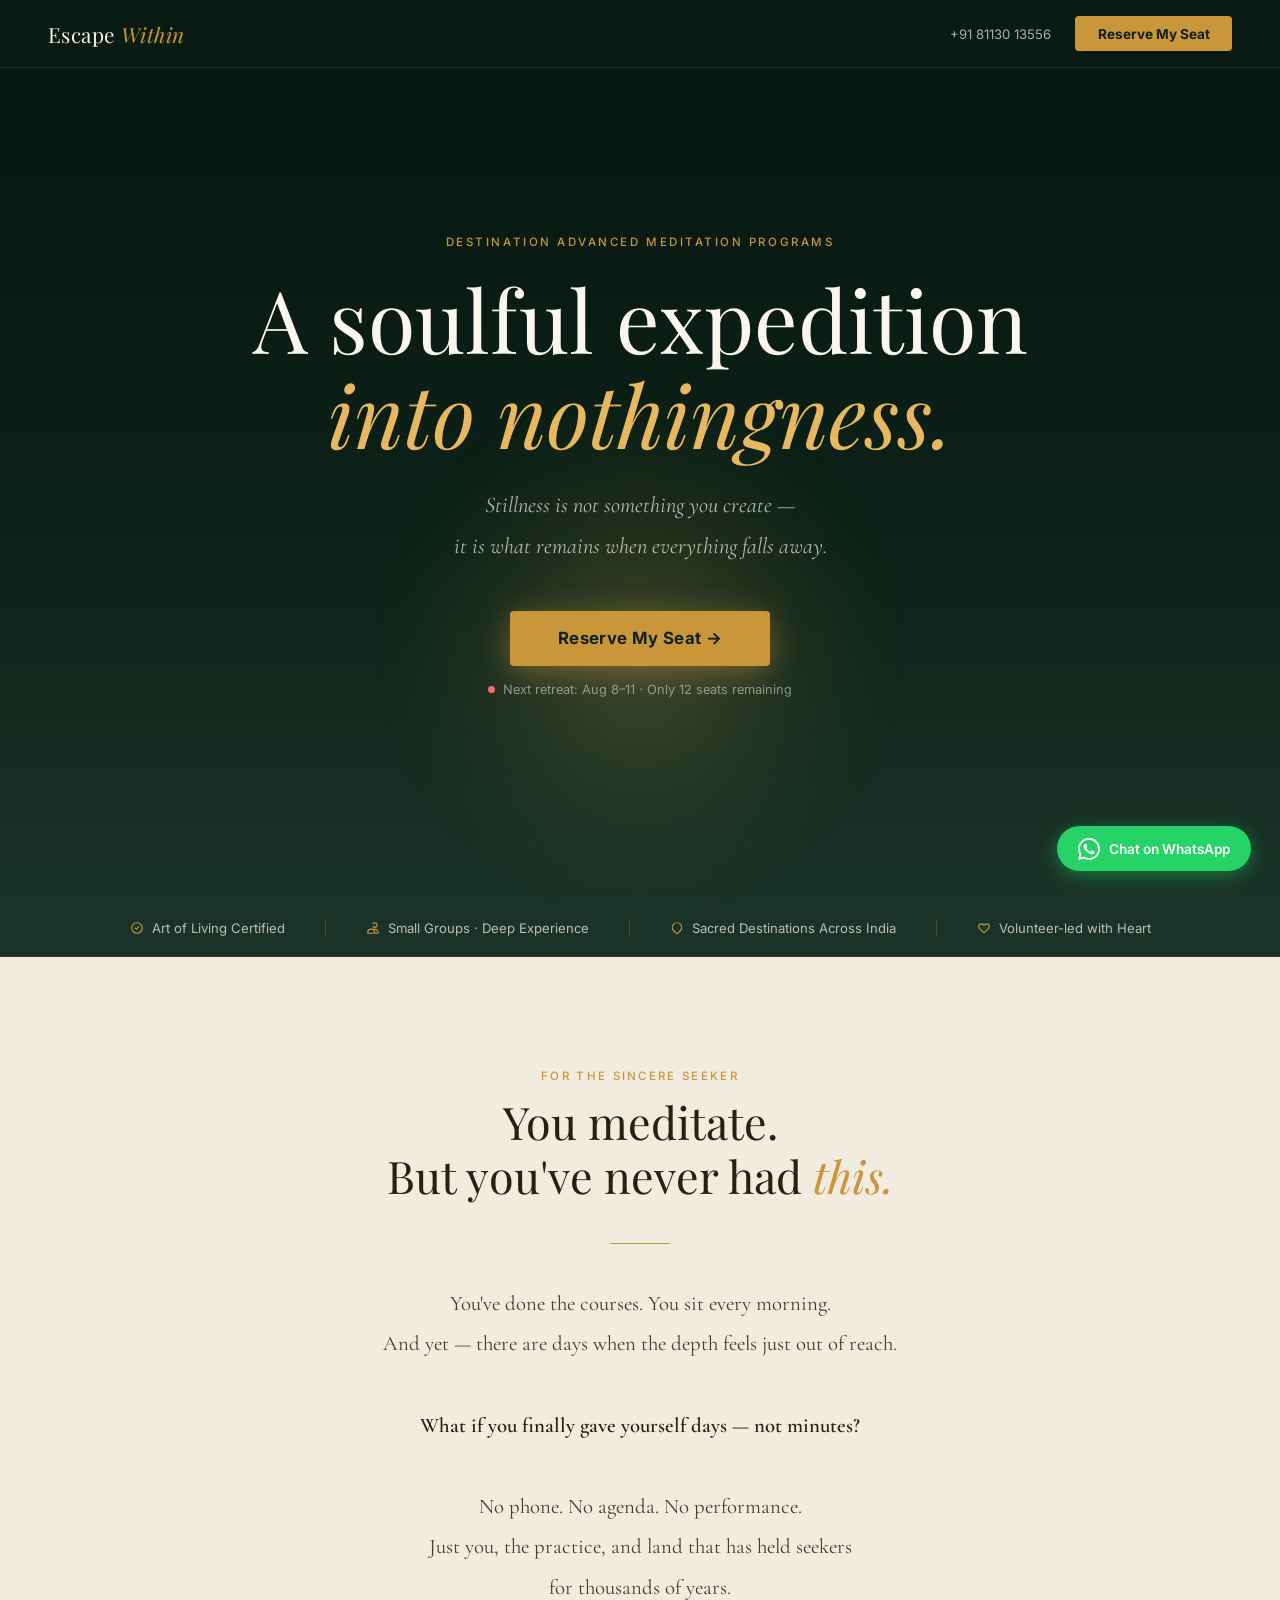
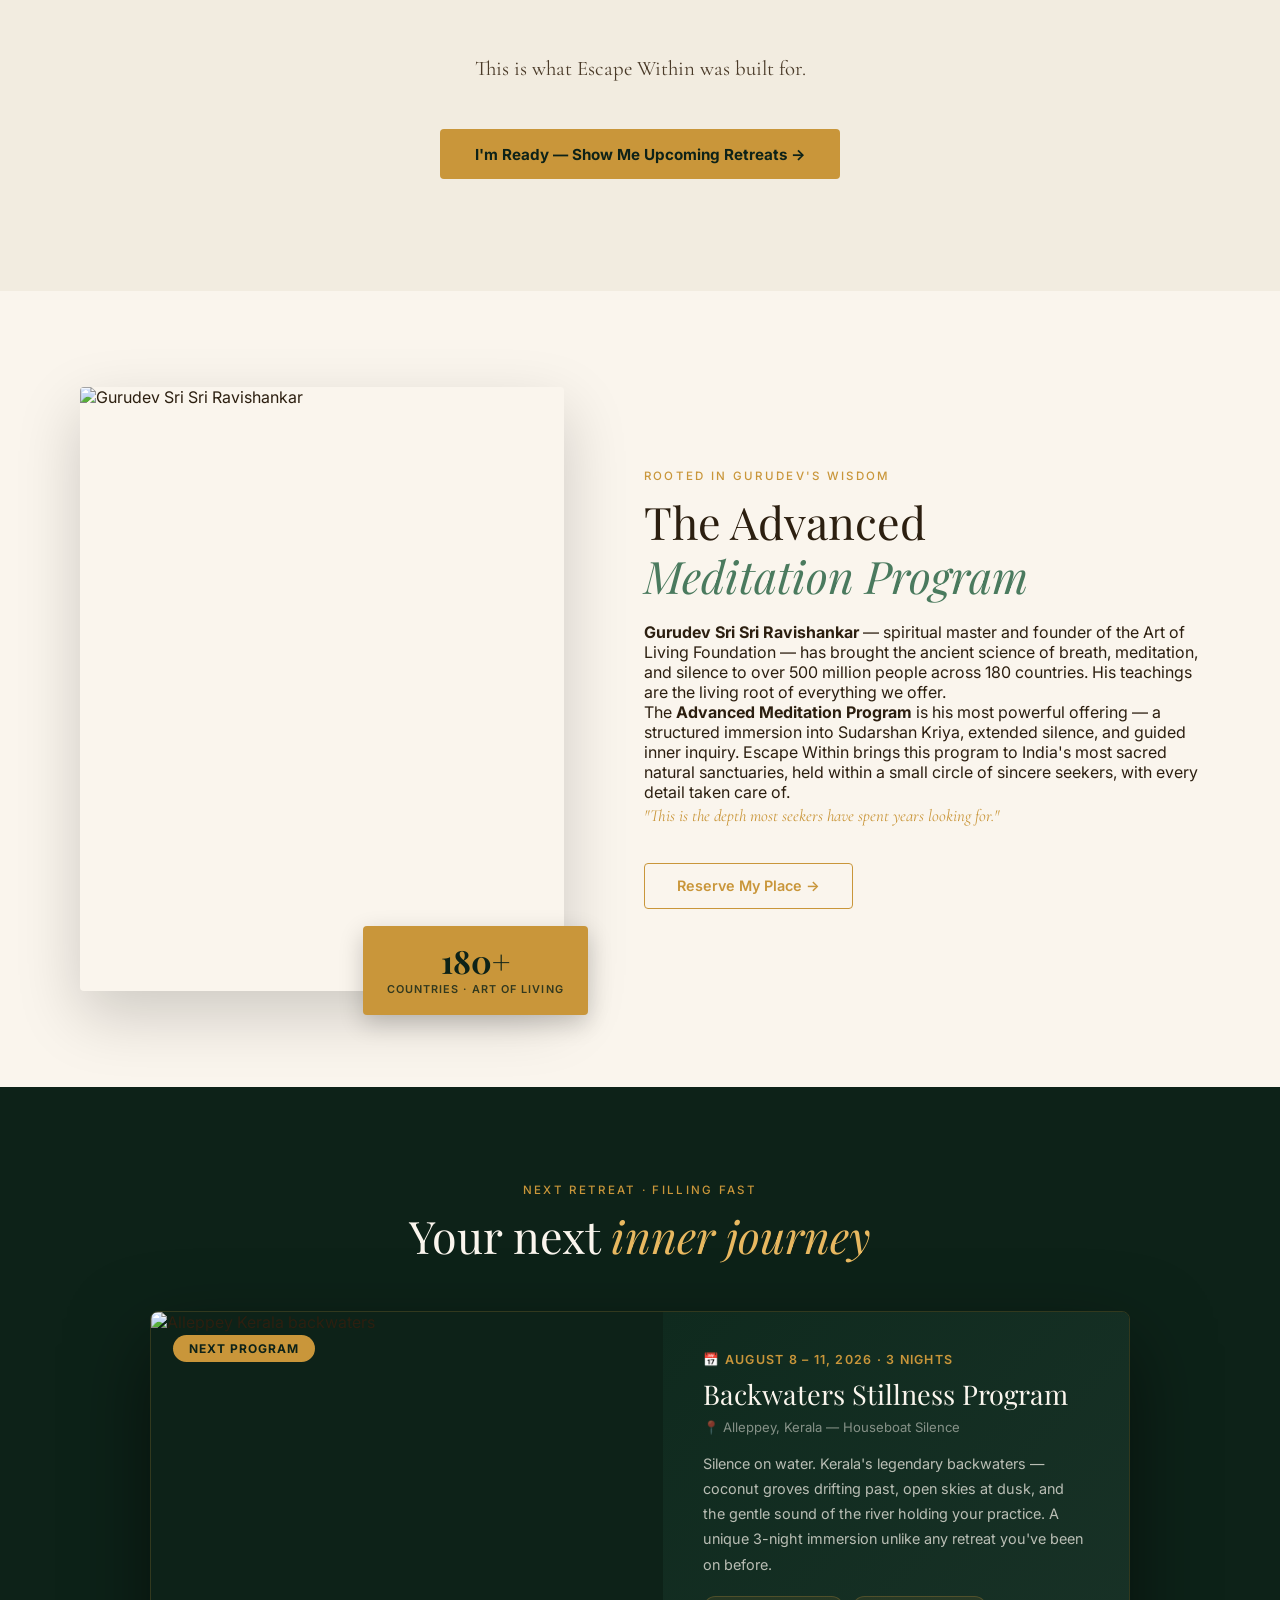
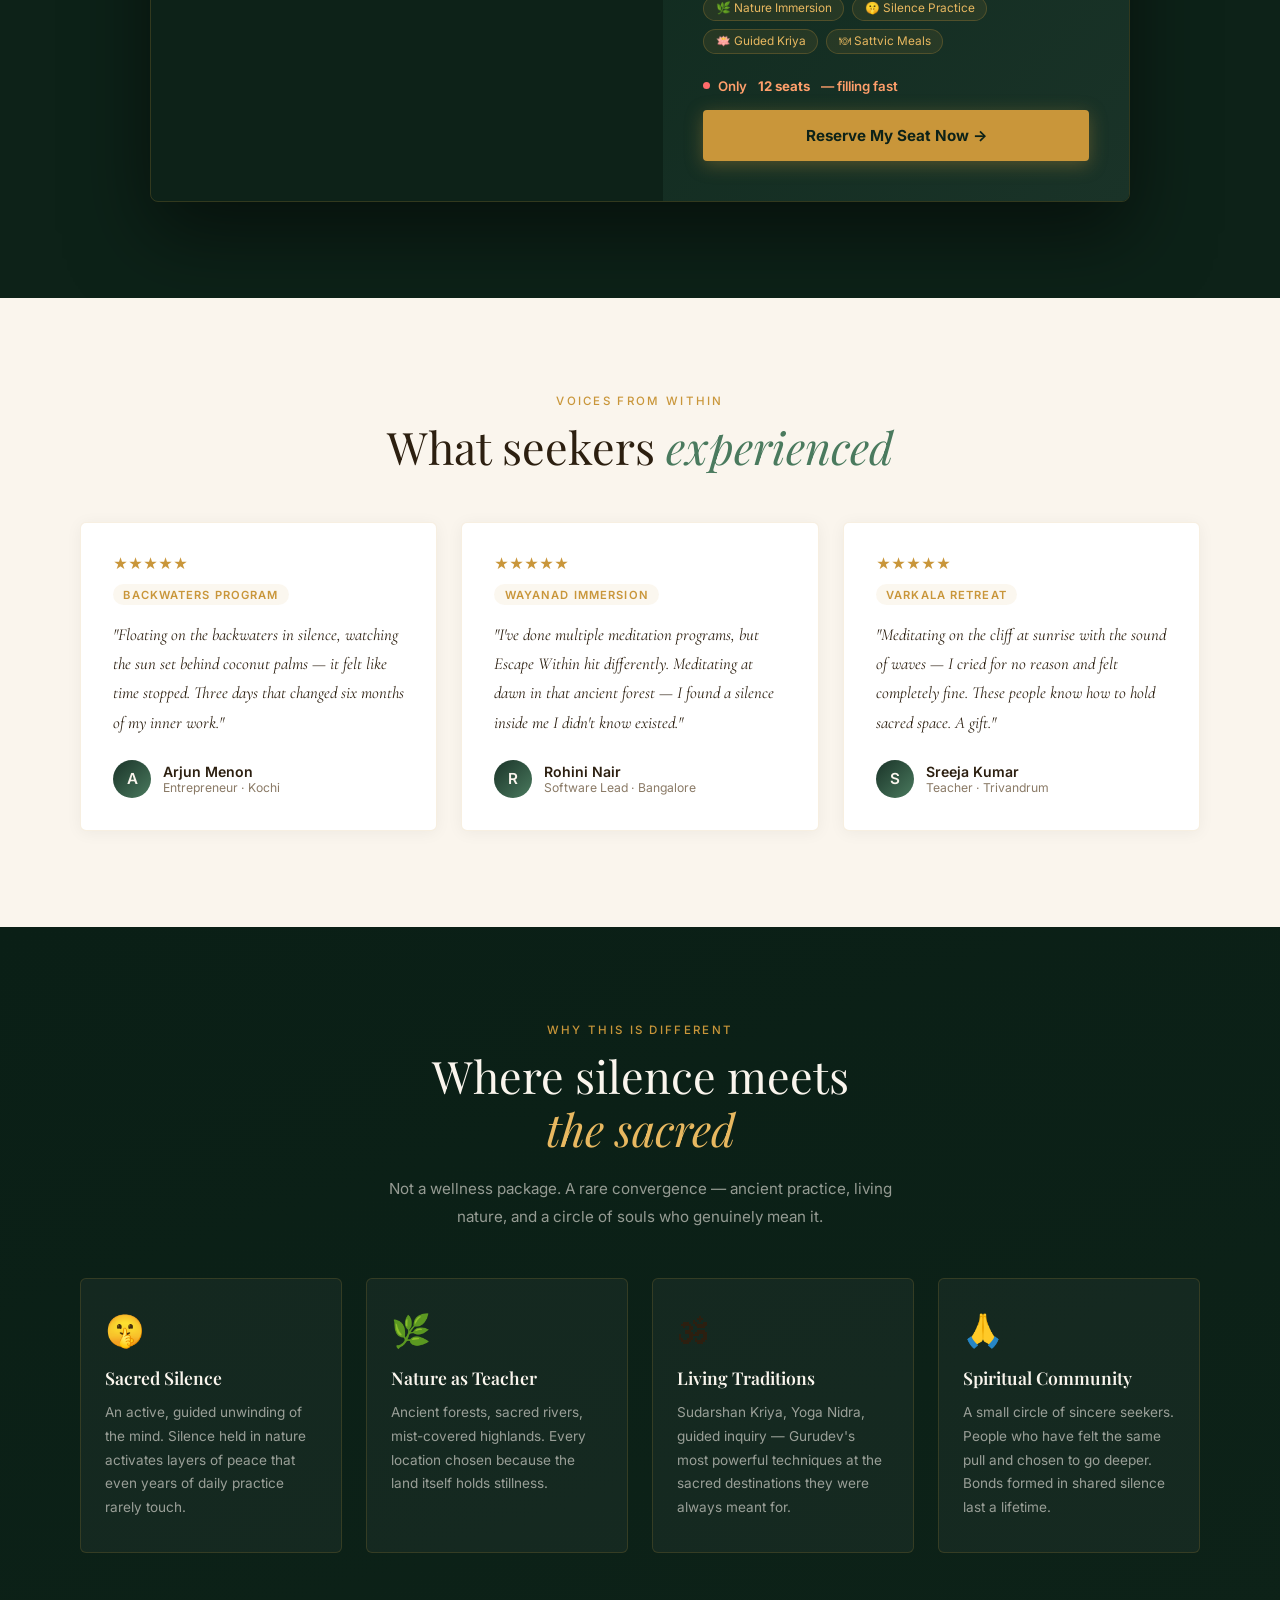
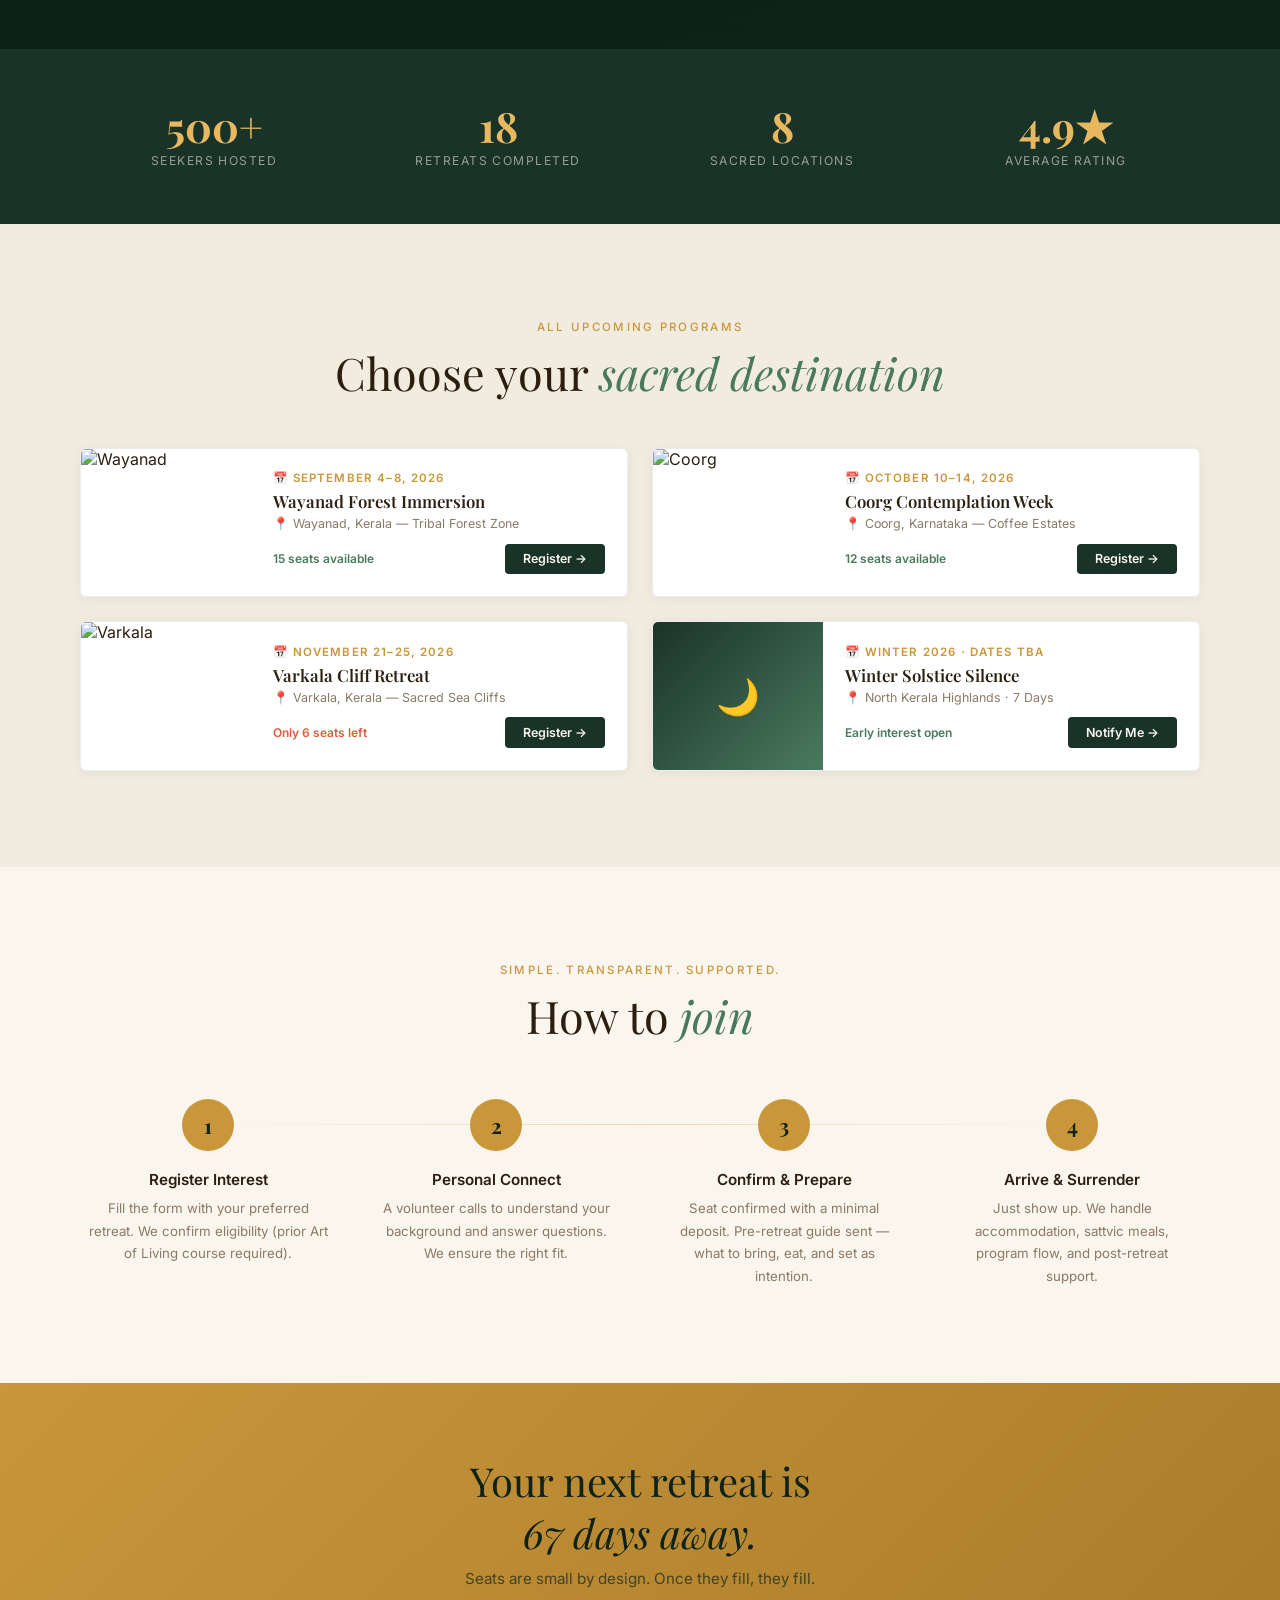
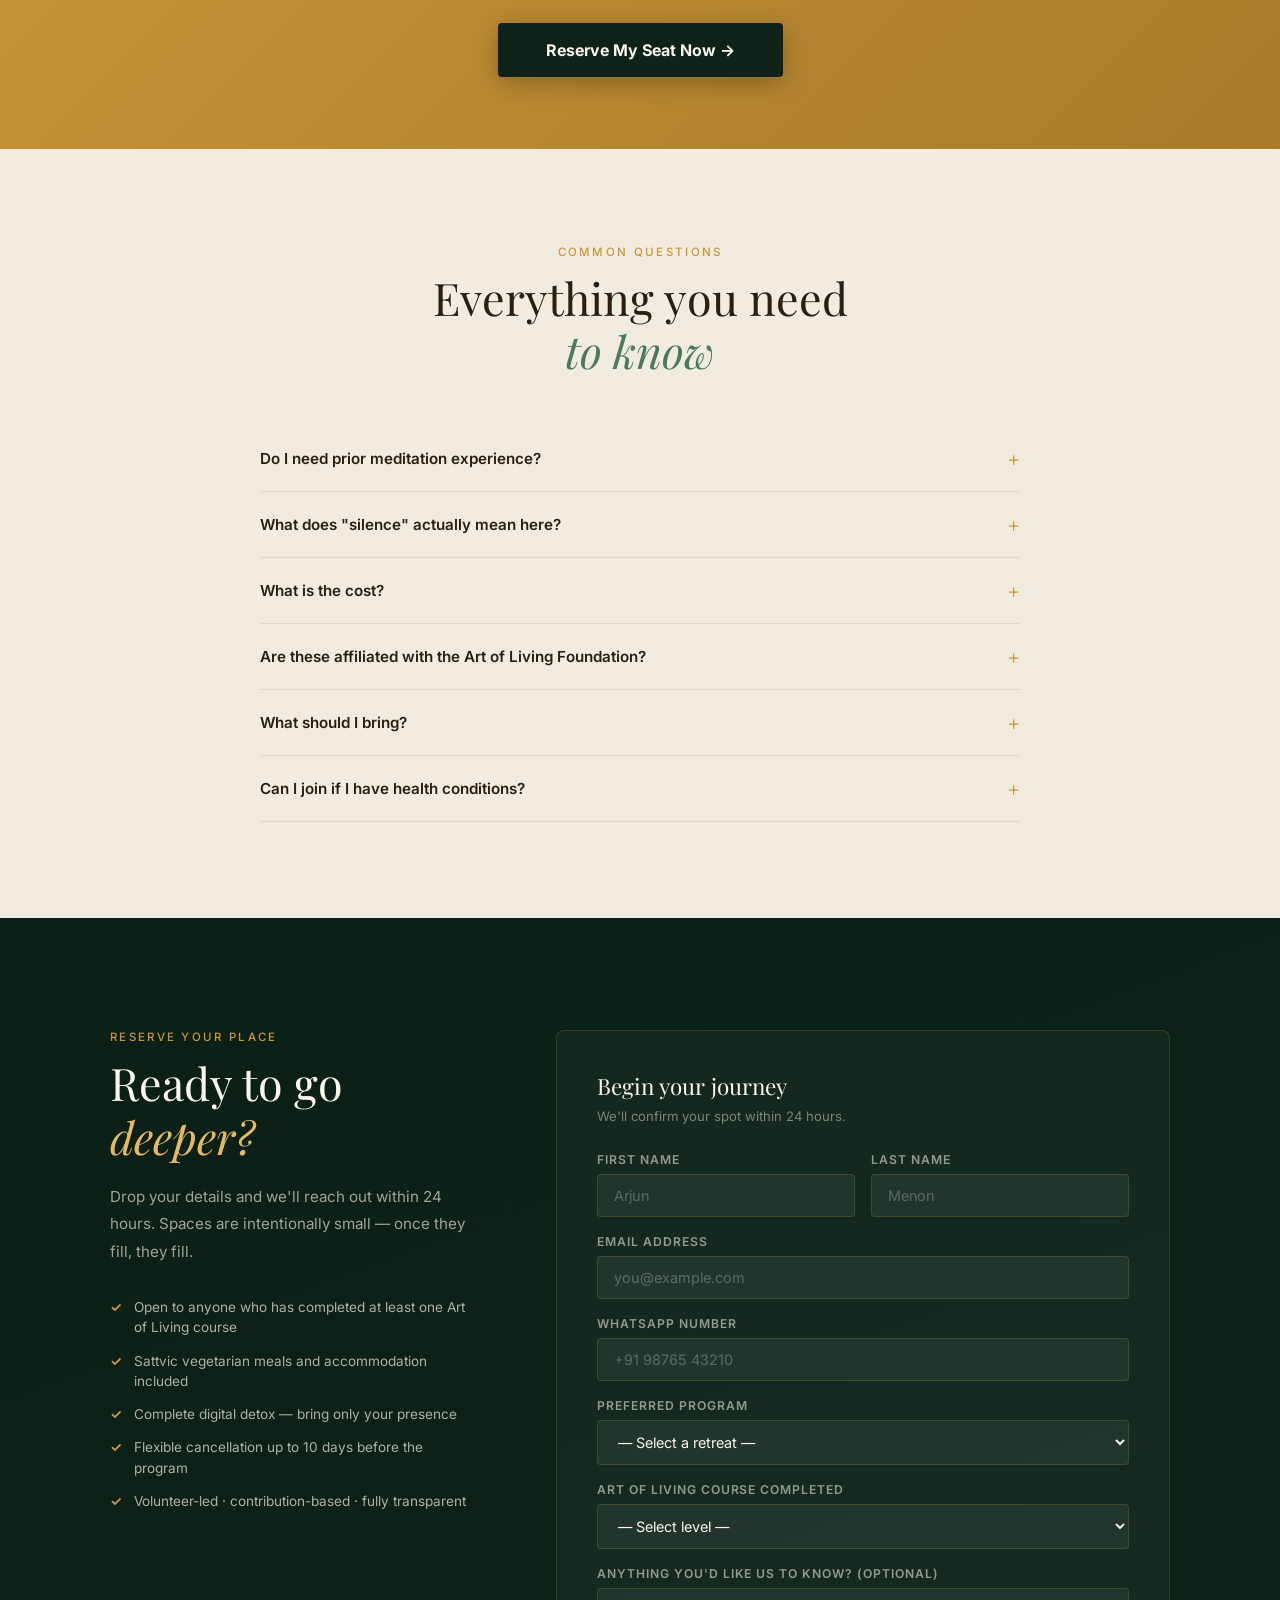
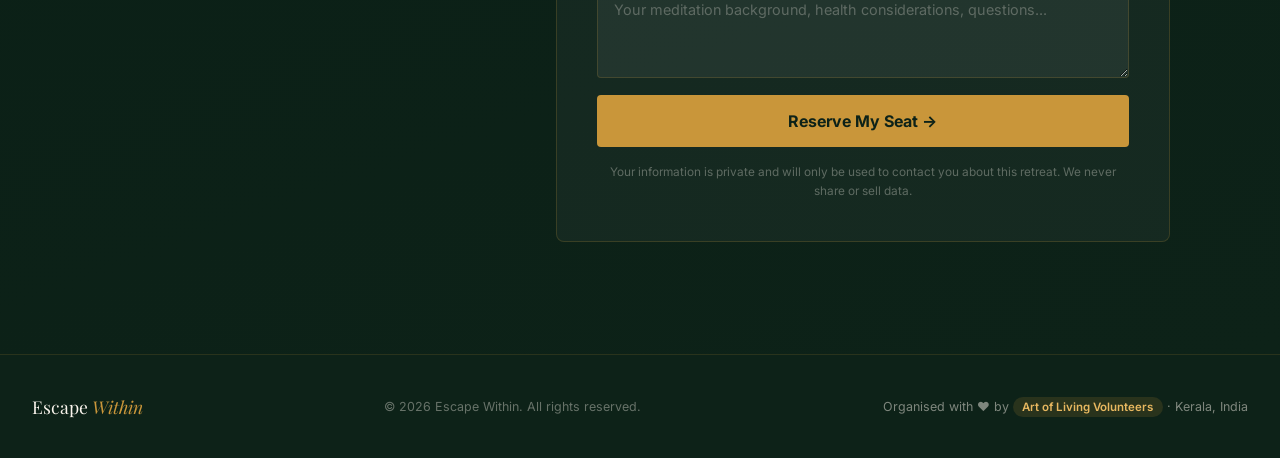
==== commit 78e8d44c: "Remove urgency sticky bar, keep Reserve button always visible in navbar https://claude.ai/code/sessi" ====
--- a/landing/funnel.html
+++ b/landing/funnel.html
@@ -52,18 +52,6 @@
       nav { padding: 0.9rem 1.3rem; }
       .nav-phone { display: none; }
     }
-
-    /* ── STICKY URGENCY BAR ── */
-    .sticky-bar {
-      position: fixed; top: 60px; left: 0; right: 0; z-index: 190;
-      background: var(--gold); color: var(--deep);
-      text-align: center; padding: 0.5rem 1rem;
-      font-size: 0.8rem; font-weight: 600;
-      display: none; align-items: center; justify-content: center; gap: 1rem;
-      transform: translateY(-100%); transition: transform 0.4s ease;
-    }
-    .sticky-bar.show { transform: translateY(0); display: flex; }
-    .sticky-bar a { color: var(--deep); font-weight: 700; text-decoration: underline; }
 
     /* ── HERO ── */
     .hero {
@@ -357,13 +345,6 @@
     </div>
   </nav>
 
-  <!-- STICKY URGENCY BAR -->
-  <div class="sticky-bar" id="stickyBar">
-    <div class="dot-live"></div>
-    Next retreat: Aug 8–11 · Backwaters · Only 12 seats left &nbsp;
-    <a href="#register">Reserve Now →</a>
-  </div>
-
   <!-- 1. HERO — Hook -->
   <section class="hero" id="home">
     <div class="hero-bg"></div>
@@ -782,20 +763,7 @@
       g.querySelectorAll('.reveal').forEach((el, i) => { el.style.transitionDelay = `${i * 0.1}s`; });
     });
 
-    // Sticky urgency bar
-    const bar = document.getElementById('stickyBar');
-    let shown = false;
     window.addEventListener('scroll', () => {
-      const past = window.scrollY > window.innerHeight * 0.85;
-      if (past && !shown) {
-        bar.style.display = 'flex';
-        requestAnimationFrame(() => bar.classList.add('show'));
-        shown = true;
-      } else if (!past && shown) {
-        bar.classList.remove('show');
-        setTimeout(() => { bar.style.display = 'none'; }, 400);
-        shown = false;
-      }
       document.getElementById('navbar').style.background = window.scrollY > 60 ? 'rgba(5,18,12,0.98)' : 'rgba(10,28,20,0.95)';
     });
 
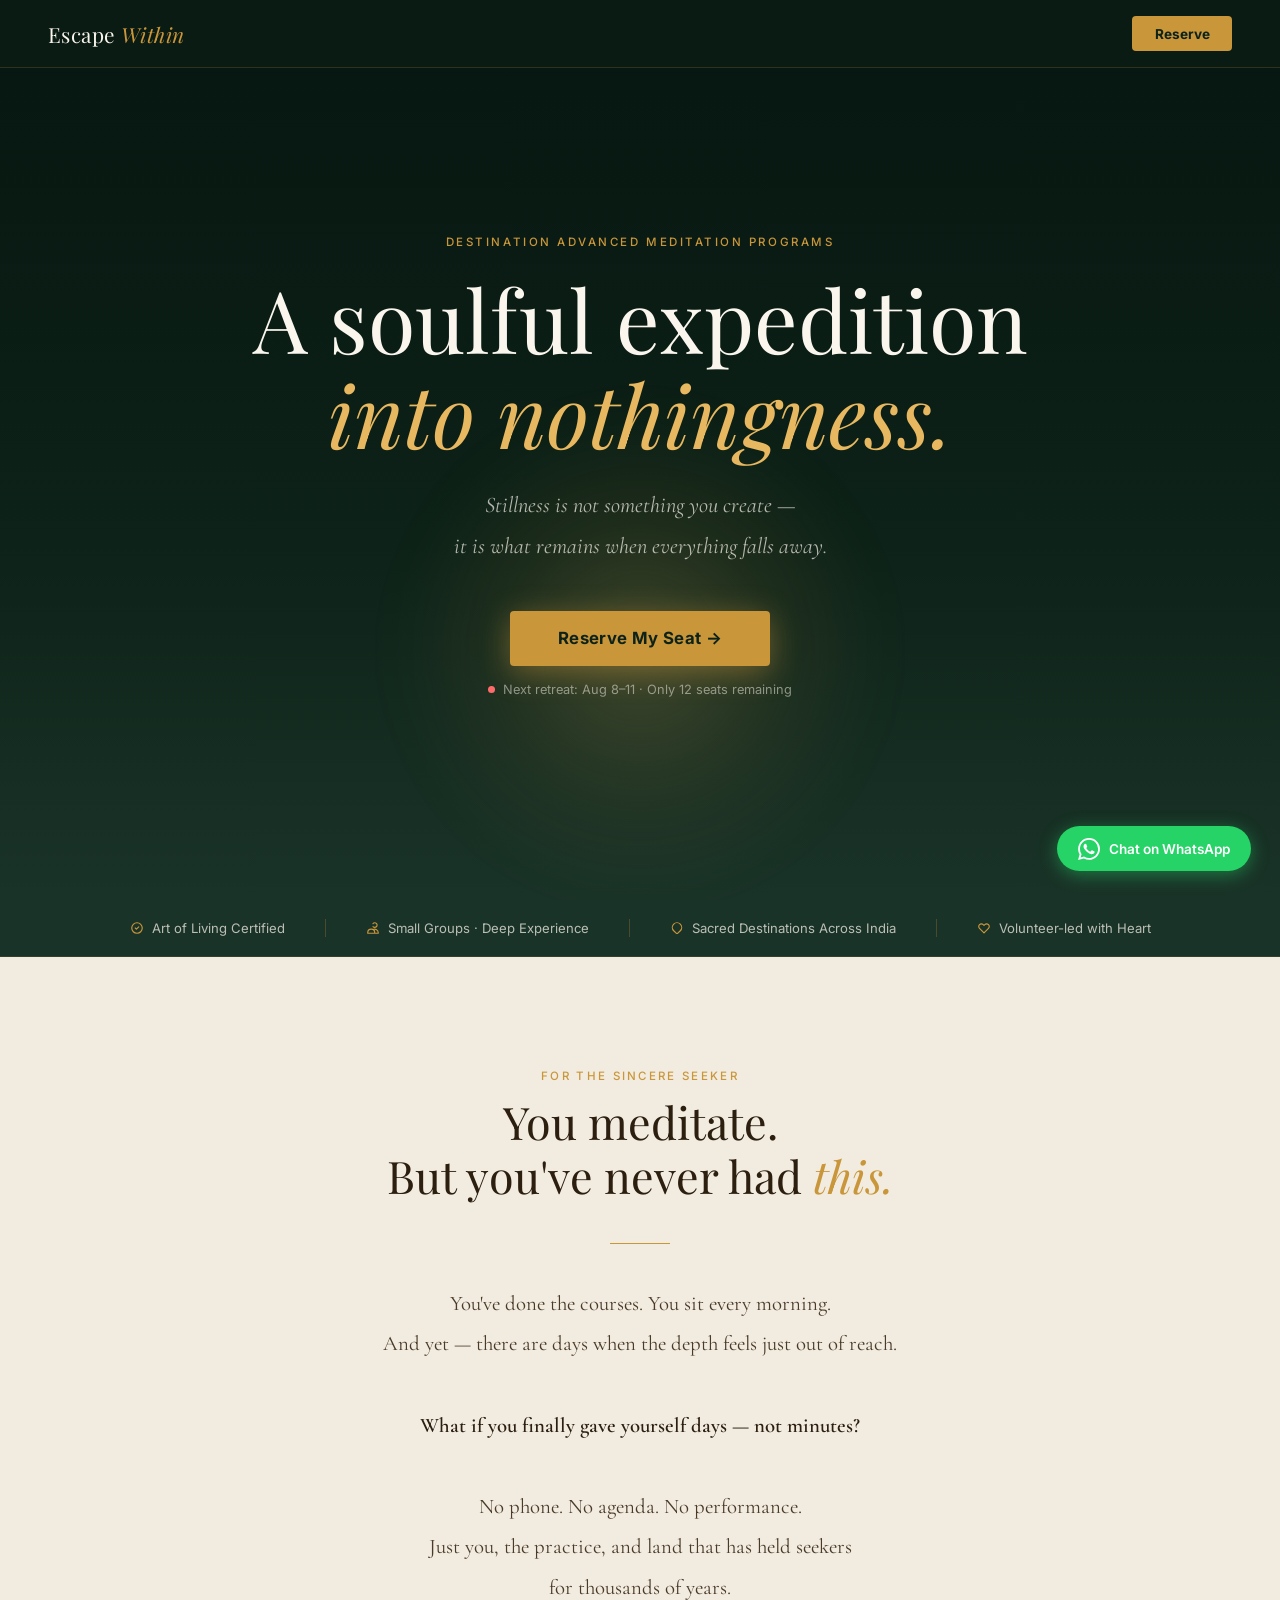
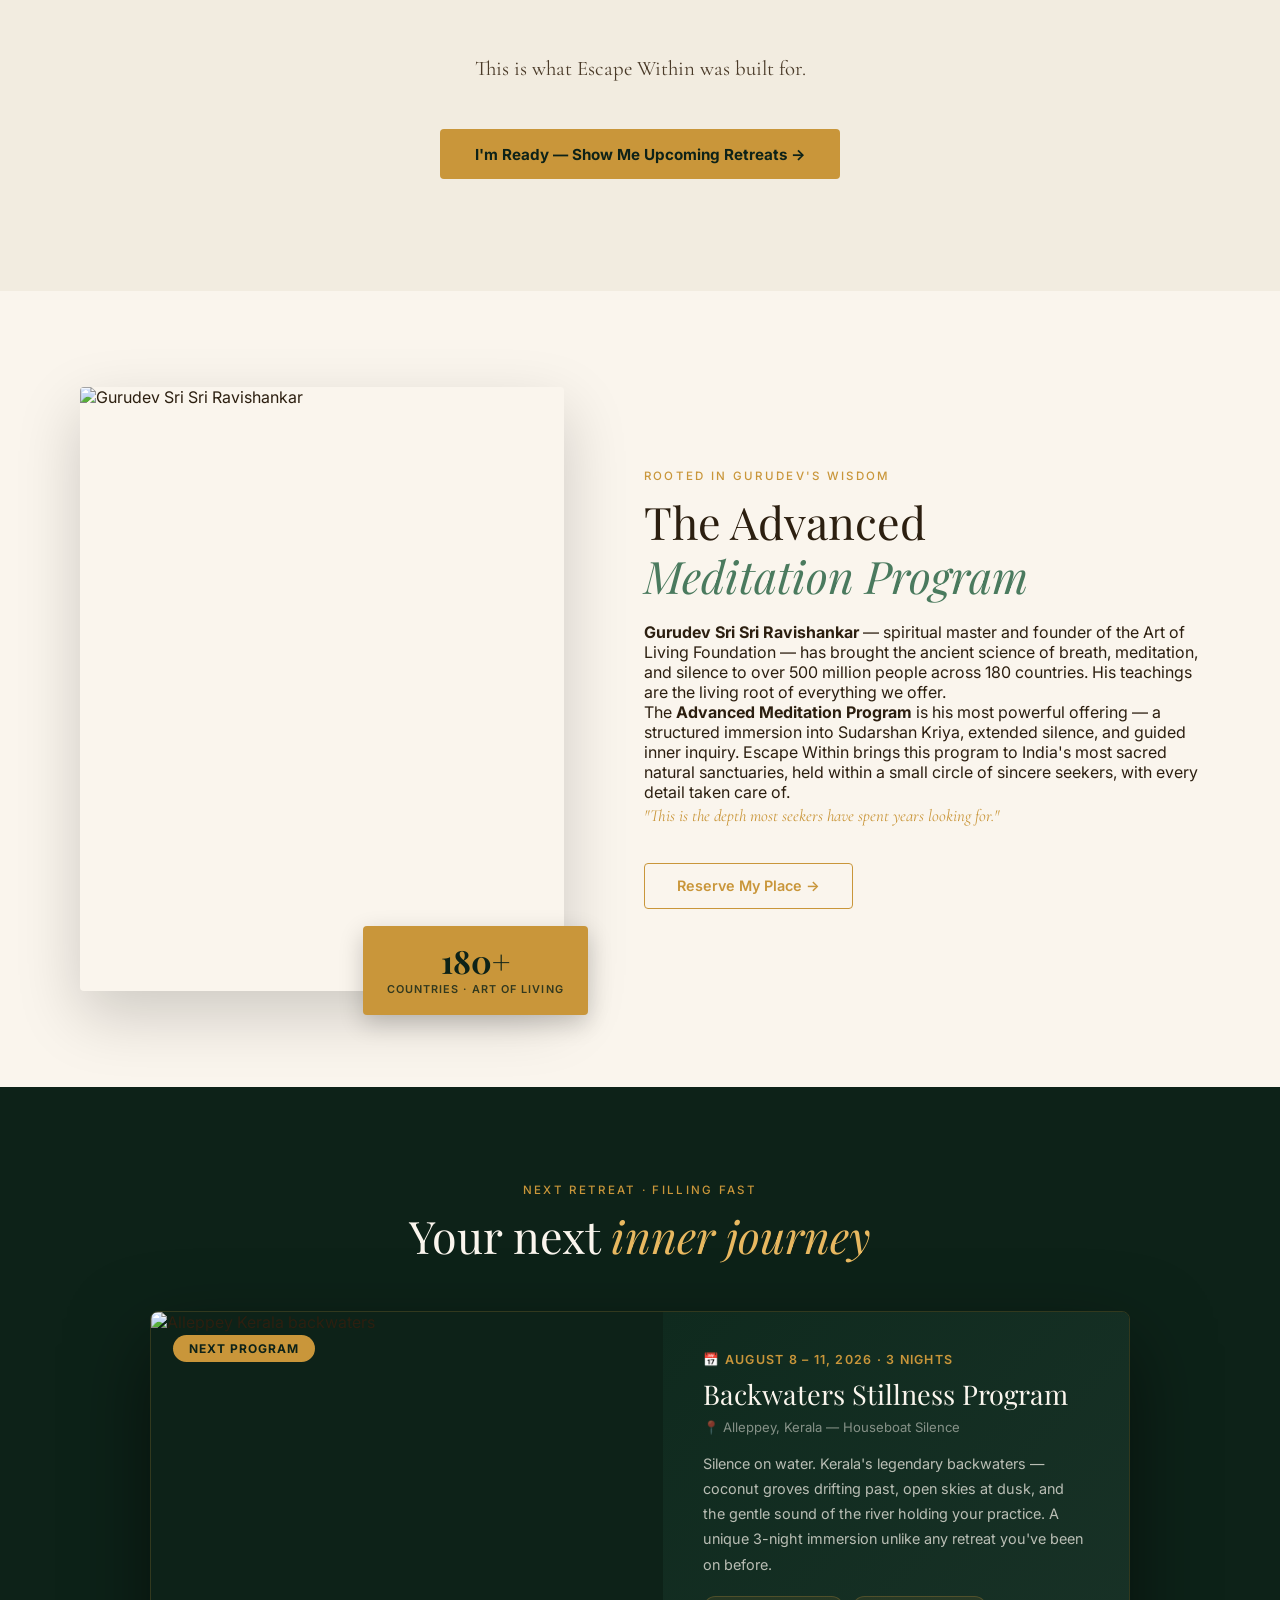
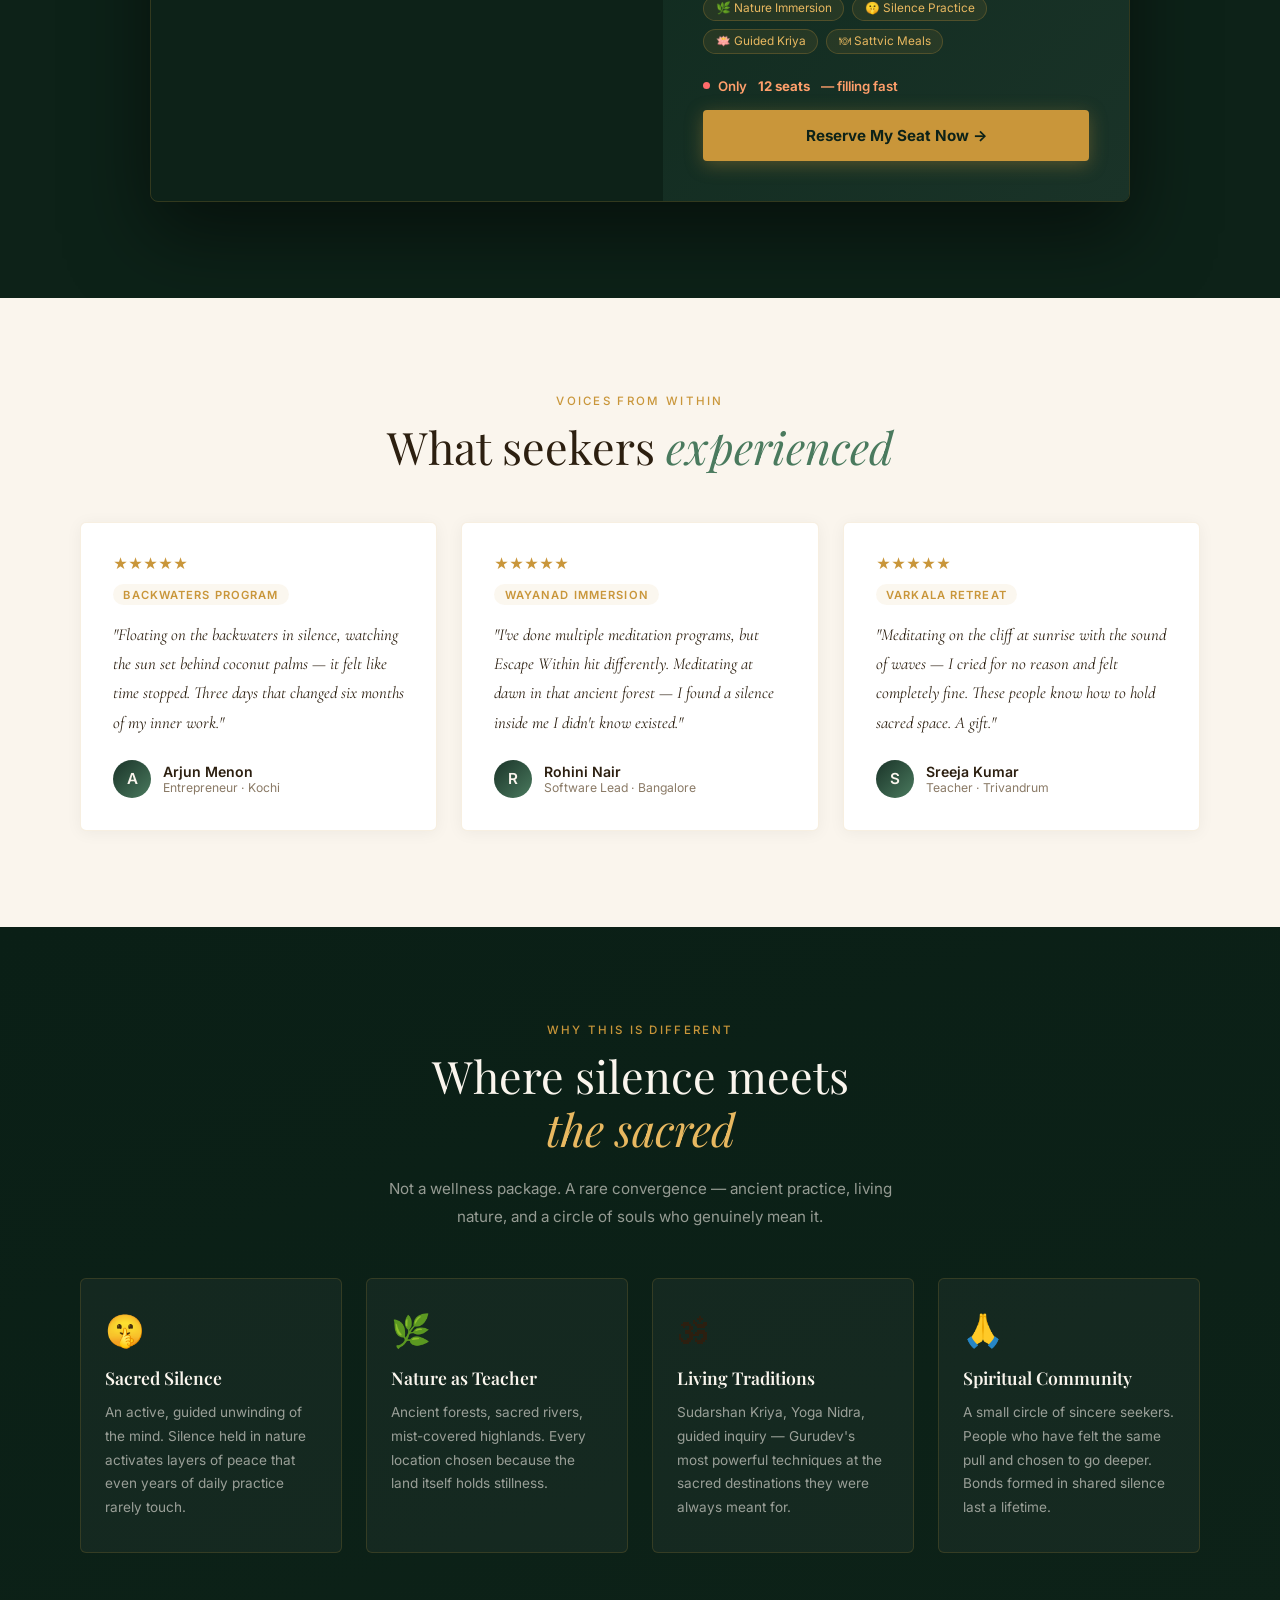
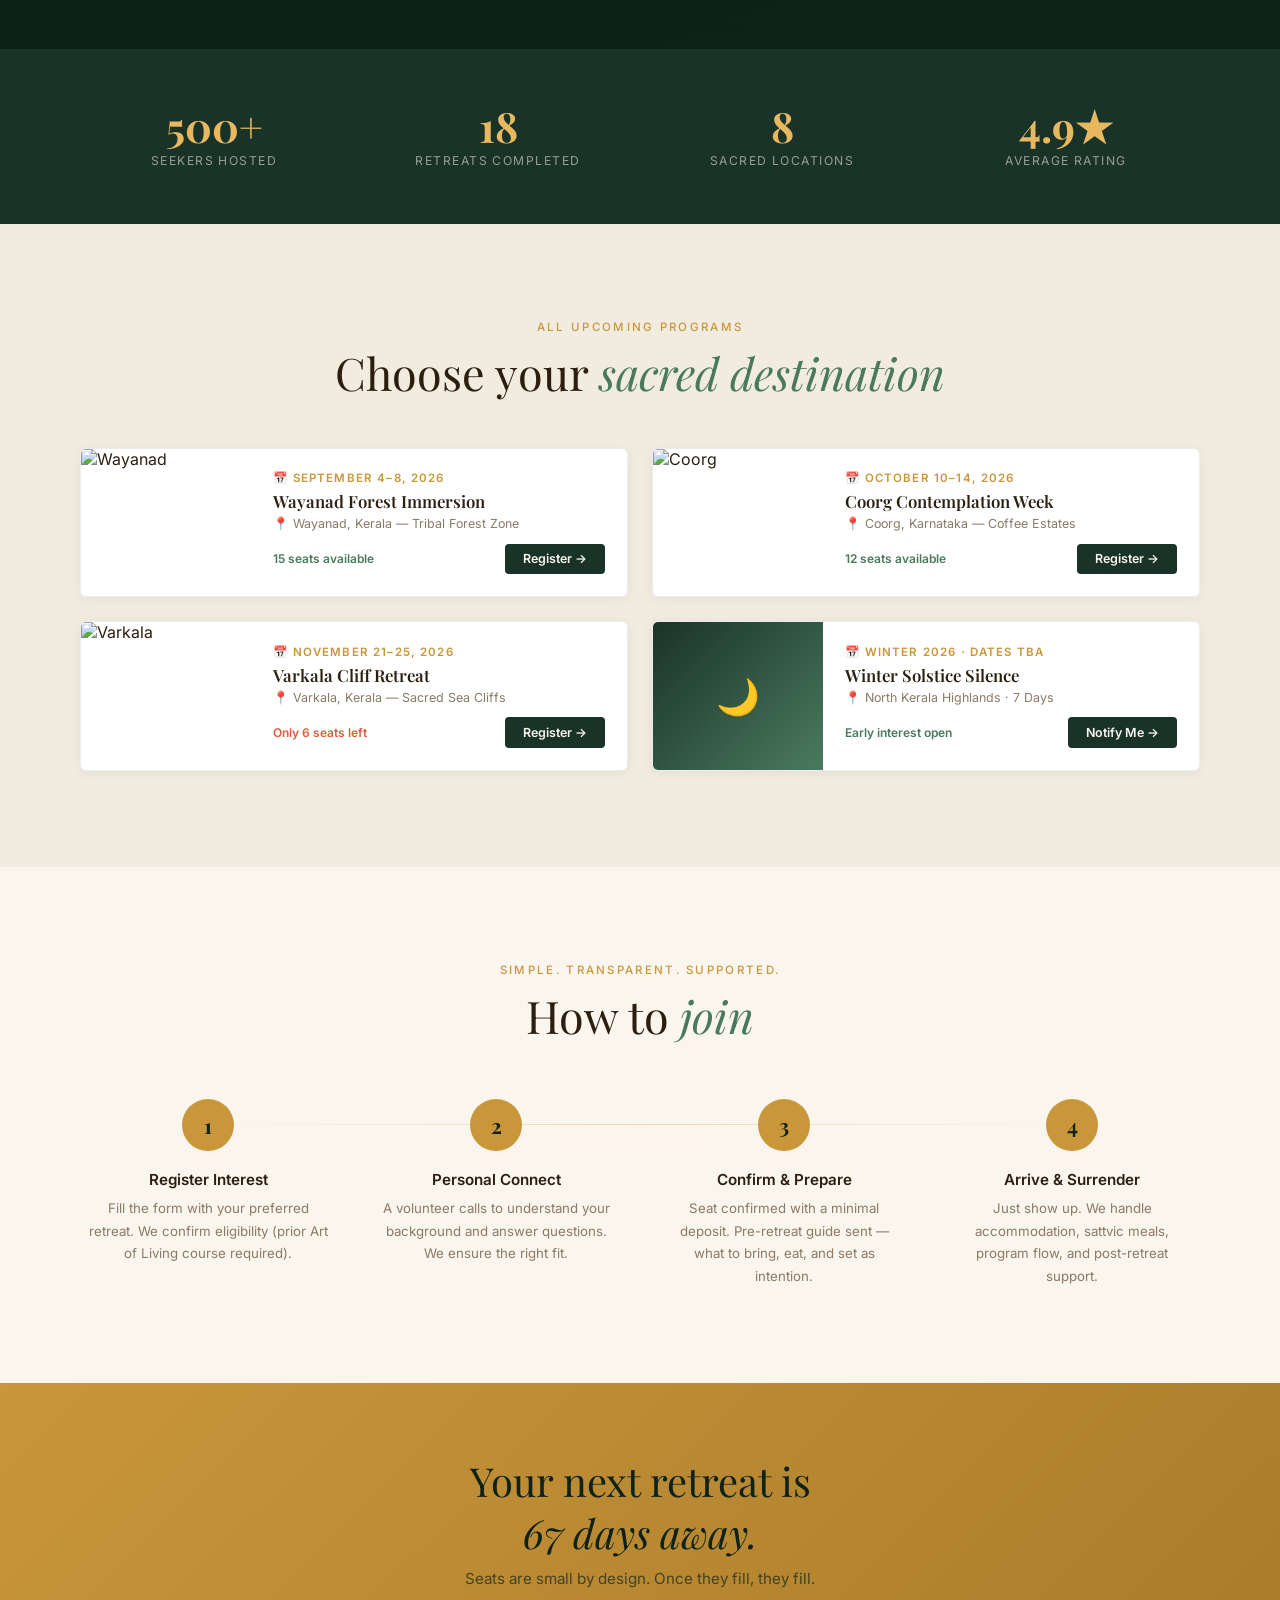
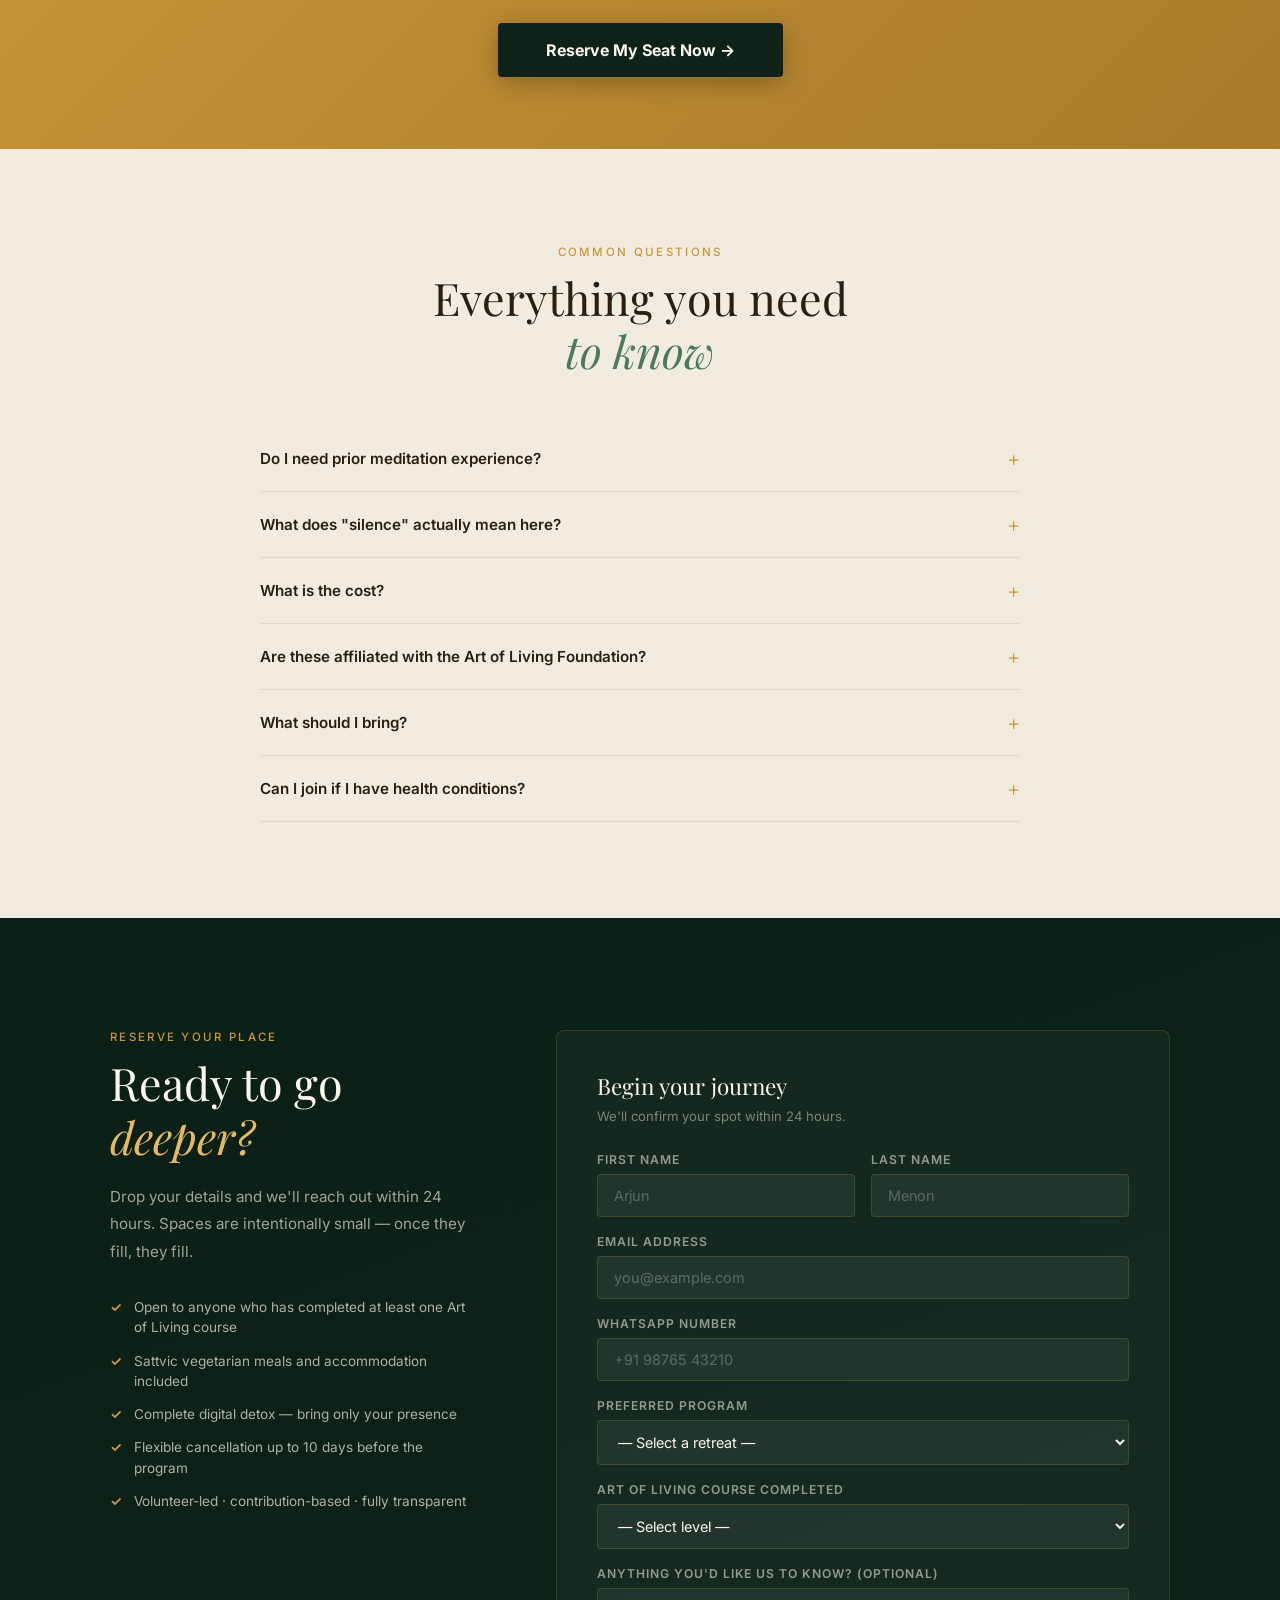
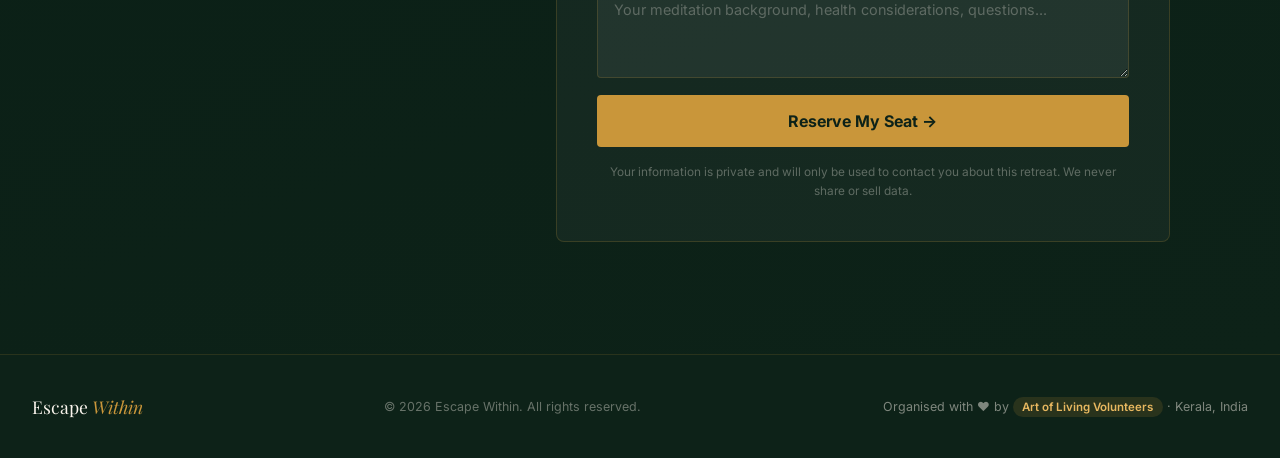
==== commit 246be524: "Simplify navbar to logo + Reserve button only https://claude.ai/code/session_01M2znMH8aUsy4meczLCD7f" ====
--- a/landing/funnel.html
+++ b/landing/funnel.html
@@ -339,10 +339,7 @@
   <!-- NAV -->
   <nav id="navbar">
     <a href="#" class="nav-logo">Escape <span>Within</span></a>
-    <div class="nav-right">
-      <a href="https://wa.me/918113013556" class="nav-phone">+91 81130 13556</a>
-      <a href="#register" class="btn-nav">Reserve My Seat</a>
-    </div>
+    <a href="#register" class="btn-nav">Reserve</a>
   </nav>
 
   <!-- 1. HERO — Hook -->
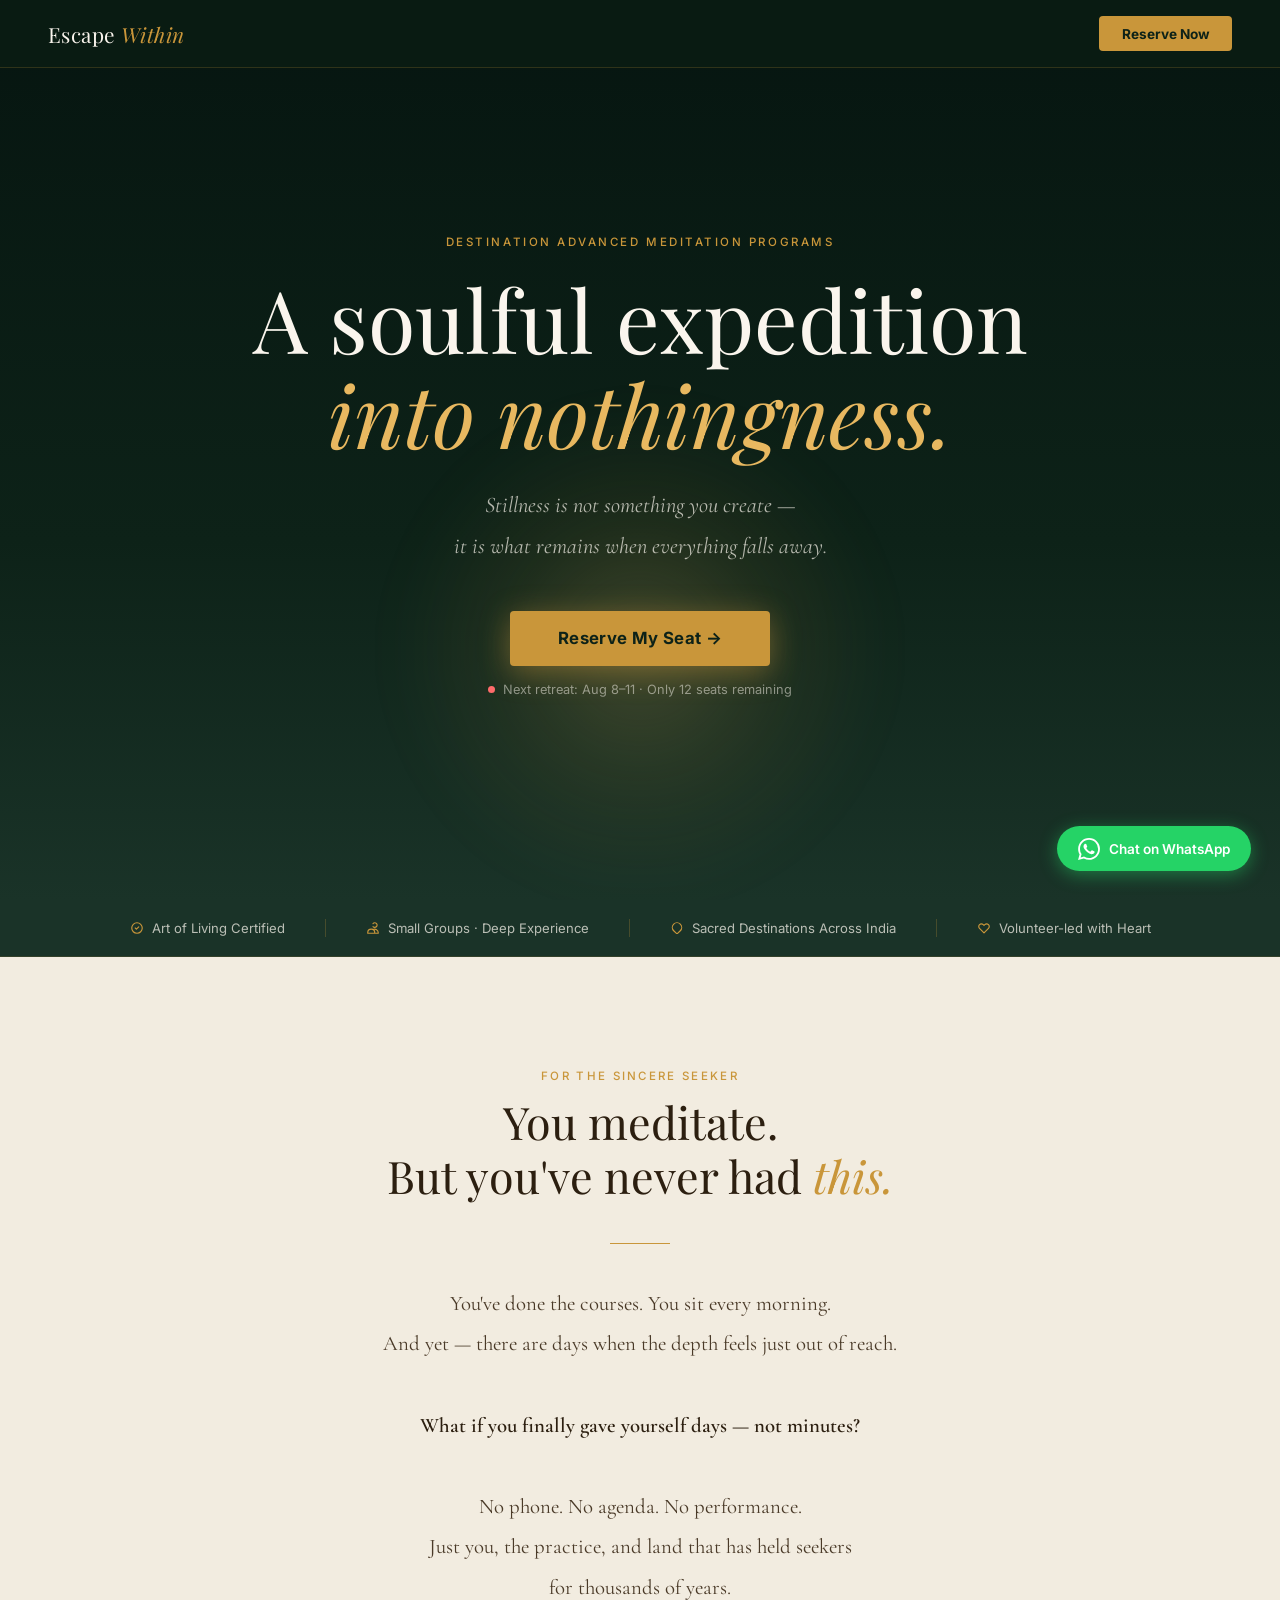
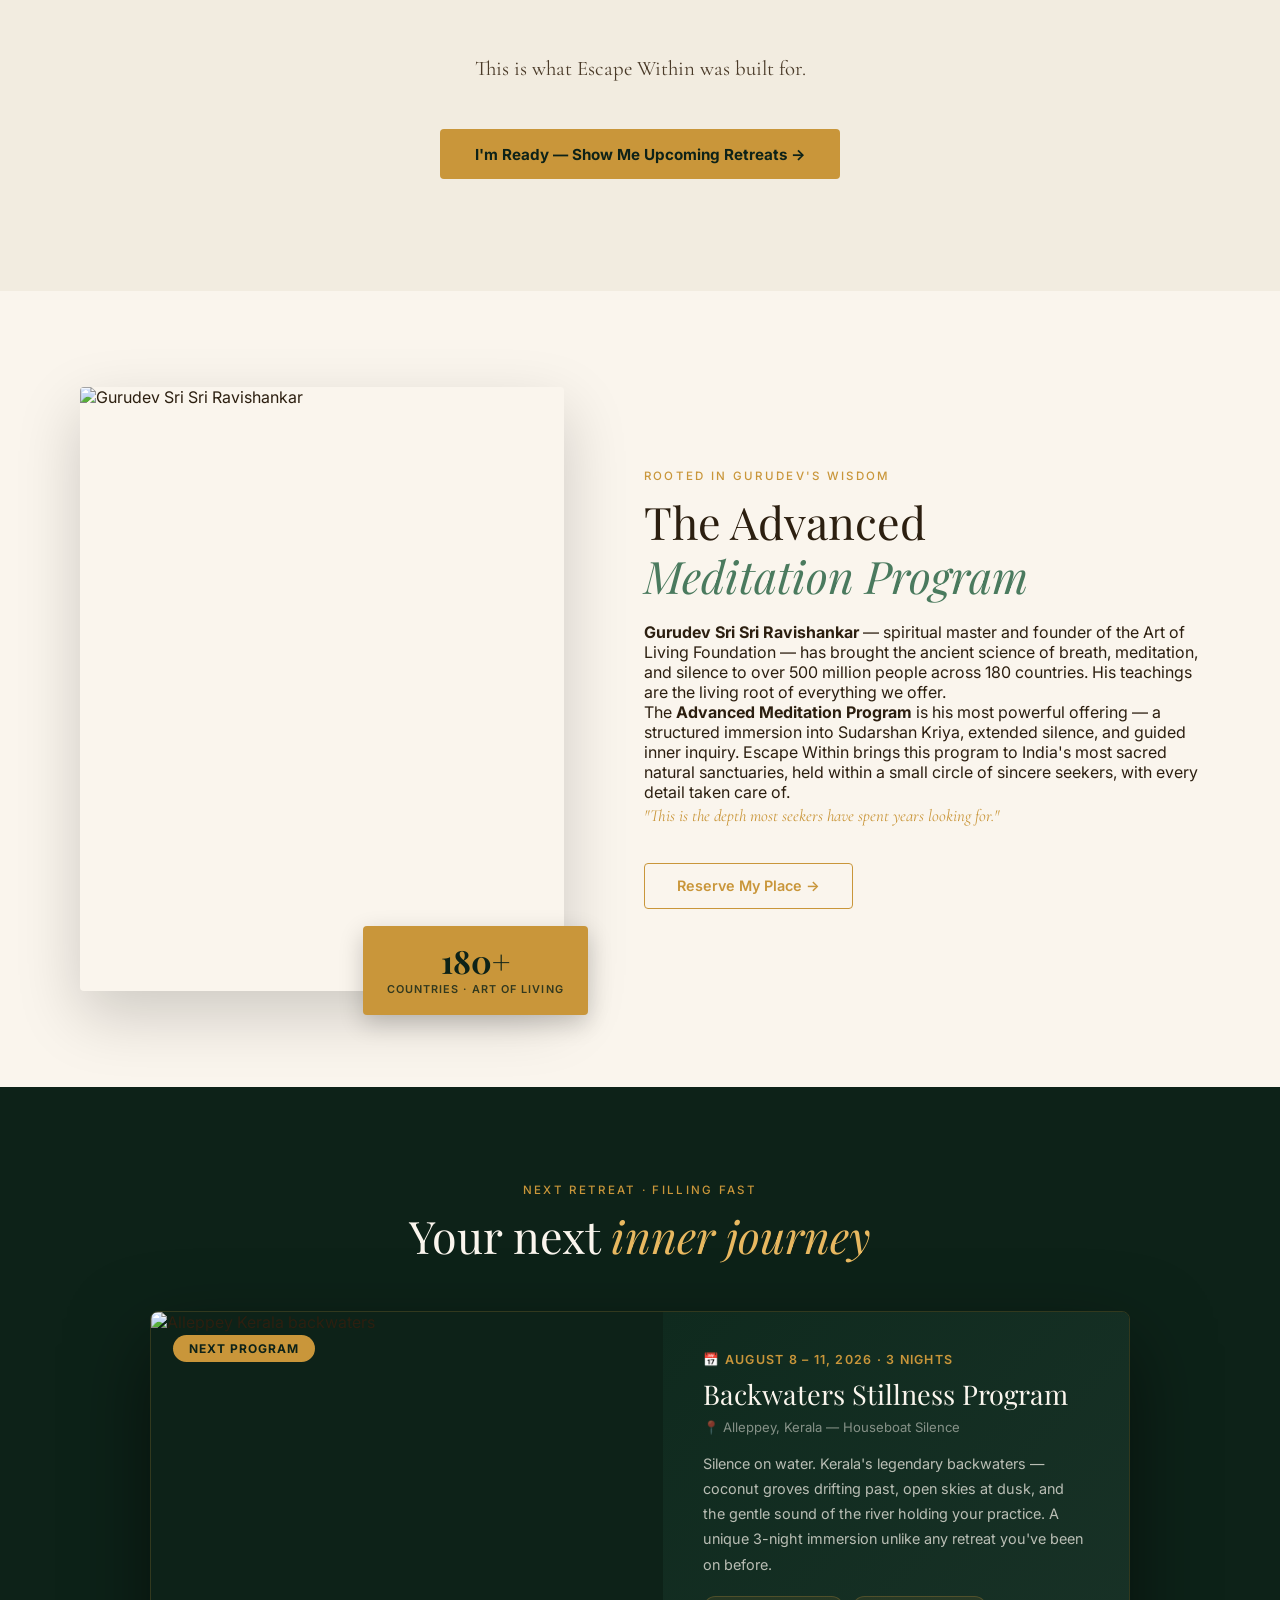
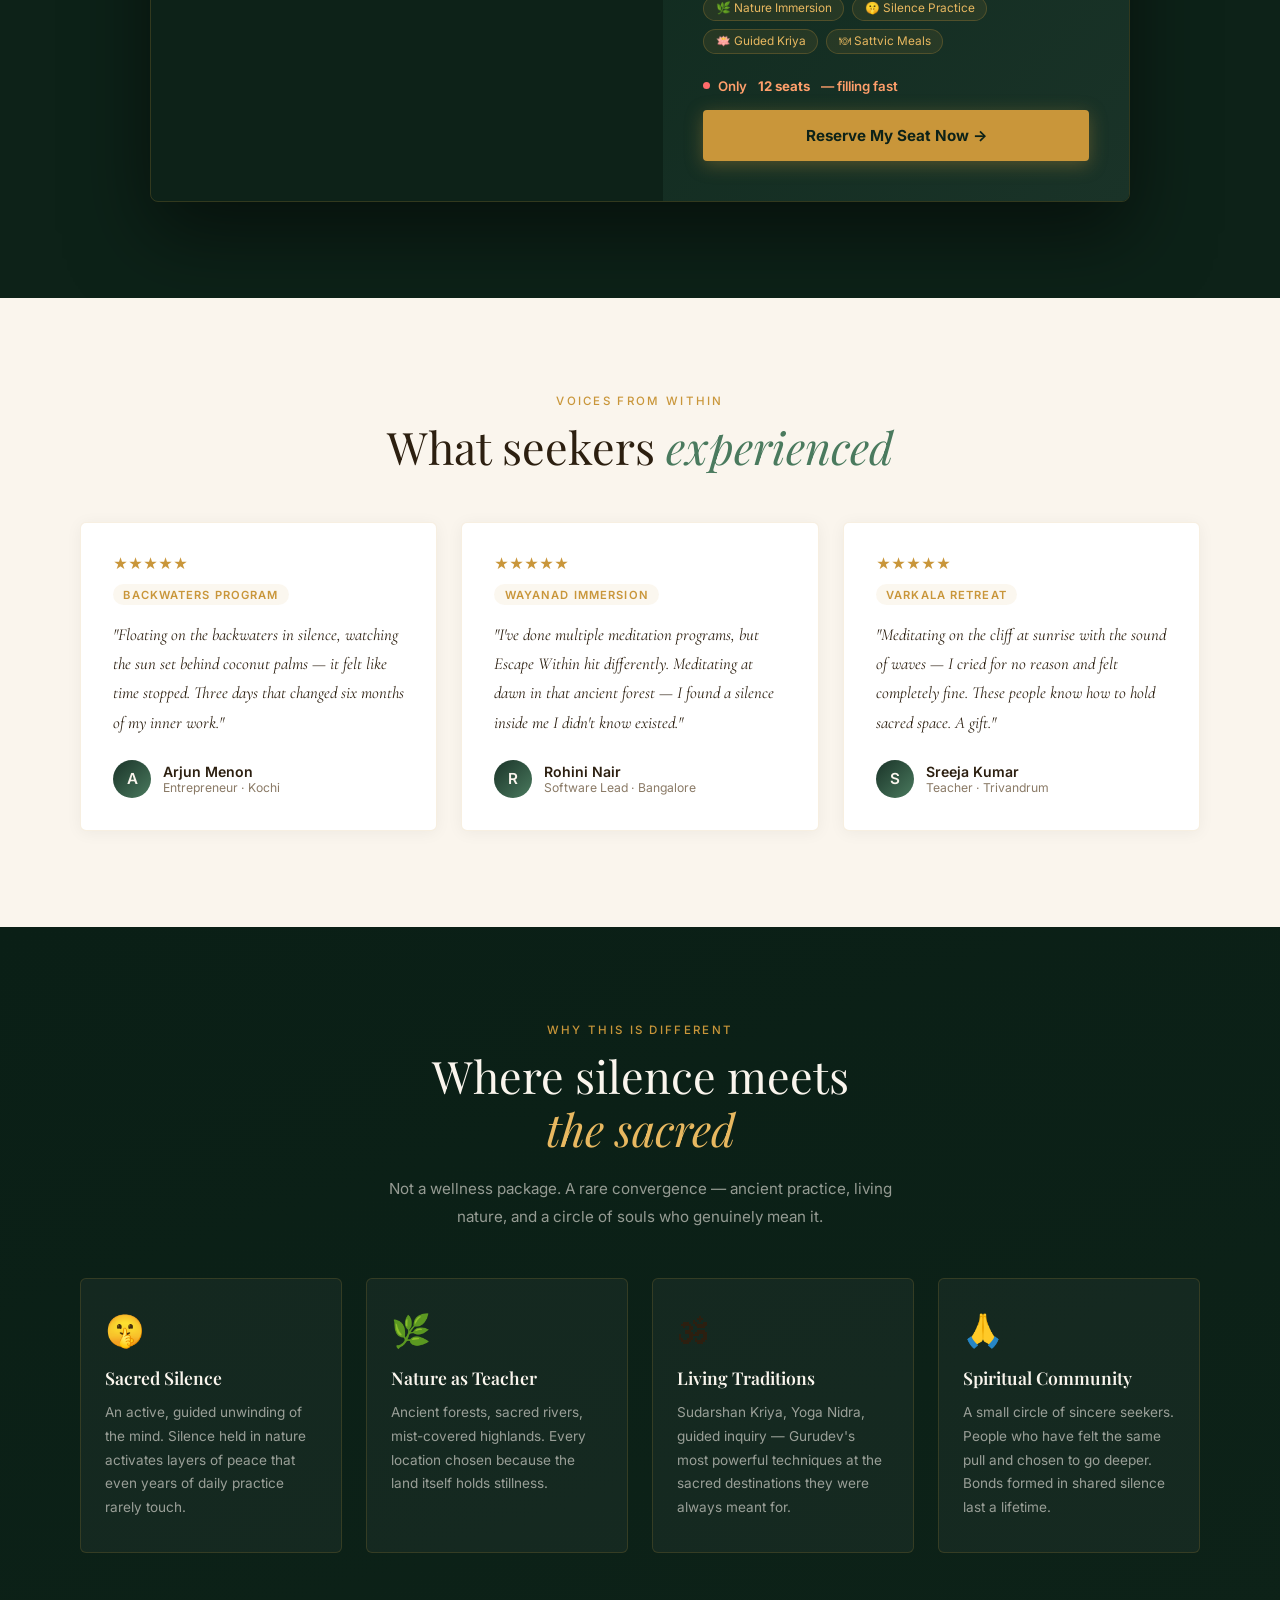
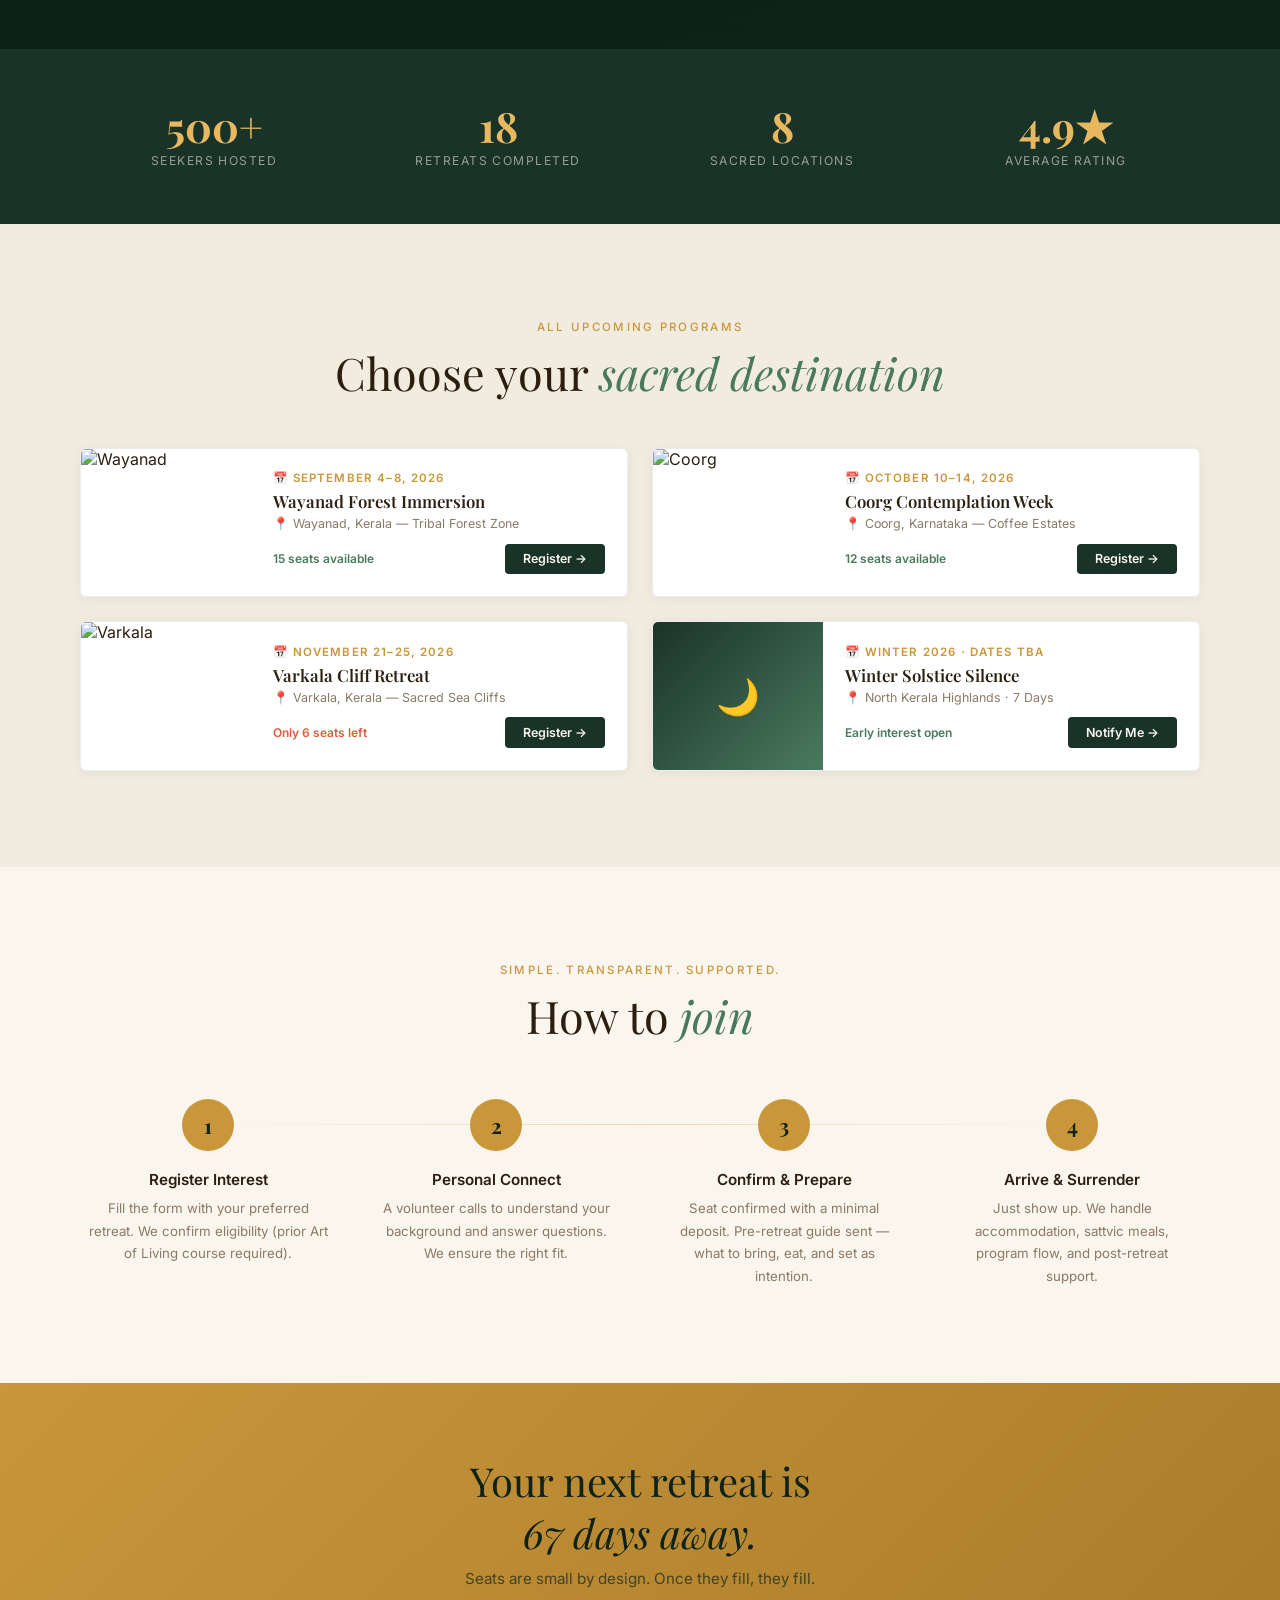
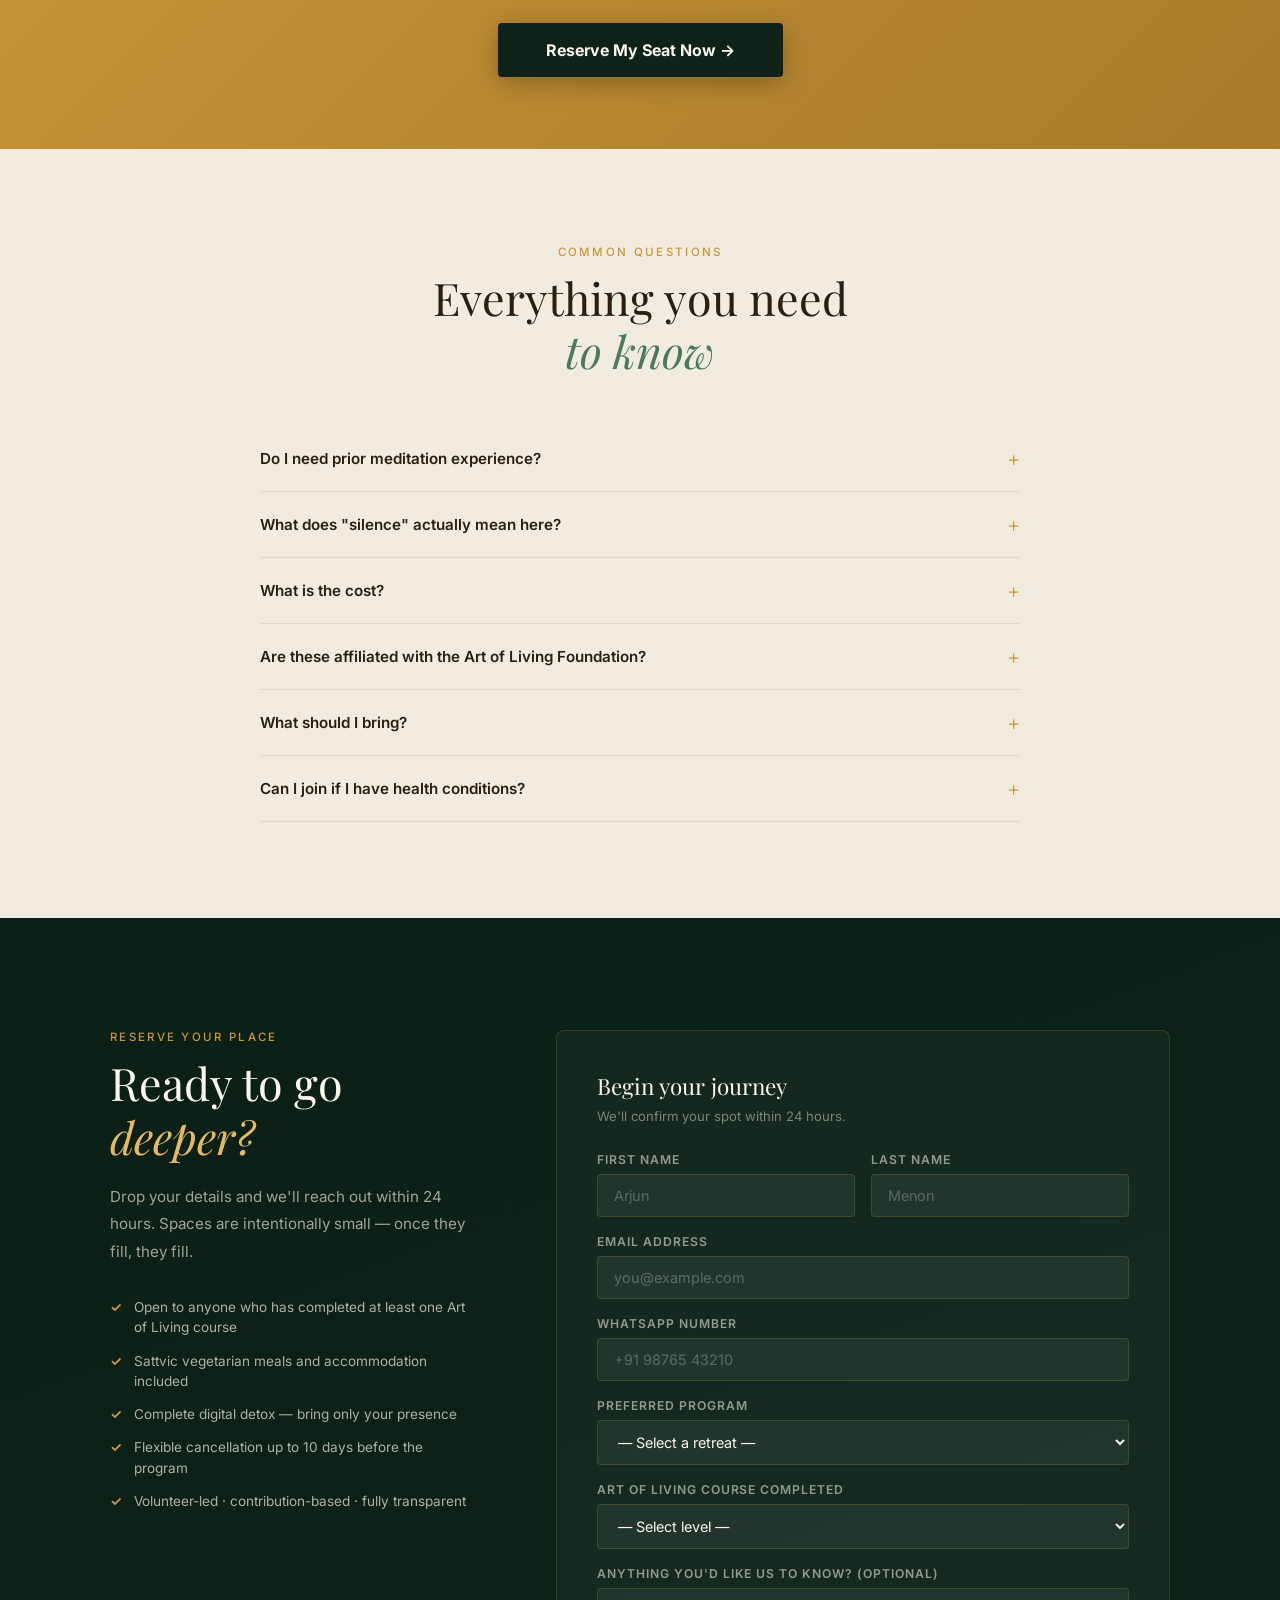
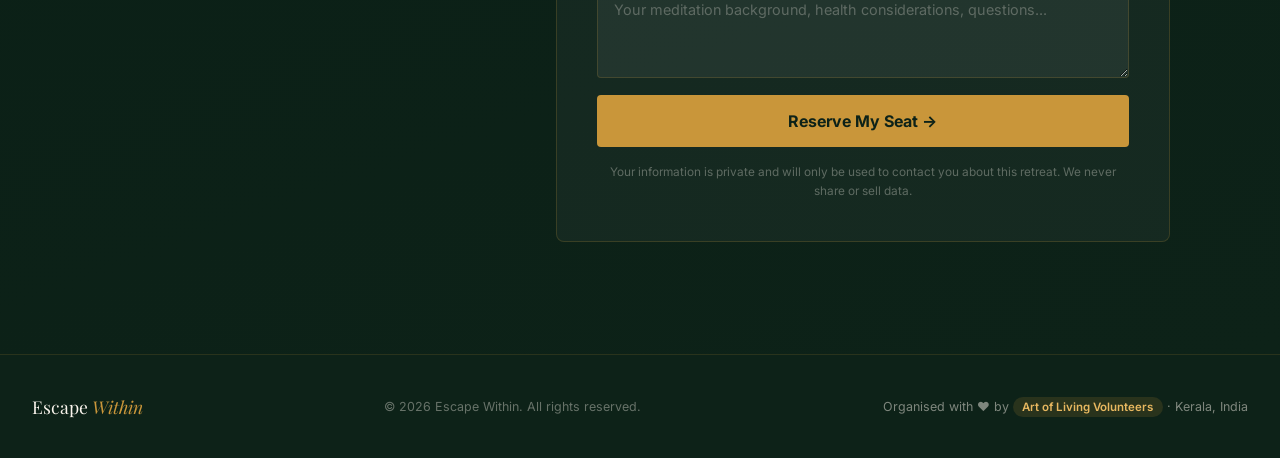
==== commit 6762ce97: "Update nav button to Reserve Now and restore hamburger menu https://claude.ai/code/session_01M2znMH8" ====
--- a/landing/funnel.html
+++ b/landing/funnel.html
@@ -48,9 +48,11 @@
     .nav-phone:hover { color: var(--gold-lt); }
     .btn-nav { background: var(--gold); color: var(--deep); padding: 0.6rem 1.4rem; border-radius: 4px; font-size: 0.85rem; font-weight: 700; text-decoration: none; transition: background 0.2s; }
     .btn-nav:hover { background: var(--gold-lt); }
+    .hamburger { display: none; flex-direction: column; gap: 5px; cursor: pointer; padding: 4px; }
+    .hamburger span { display: block; width: 24px; height: 2px; background: var(--gold-lt); border-radius: 2px; }
     @media (max-width: 640px) {
       nav { padding: 0.9rem 1.3rem; }
-      .nav-phone { display: none; }
+      .hamburger { display: flex; }
     }
 
     /* ── HERO ── */
@@ -339,7 +341,10 @@
   <!-- NAV -->
   <nav id="navbar">
     <a href="#" class="nav-logo">Escape <span>Within</span></a>
-    <a href="#register" class="btn-nav">Reserve</a>
+    <a href="#register" class="btn-nav">Reserve Now</a>
+    <div class="hamburger" onclick="toggleMenu()">
+      <span></span><span></span><span></span>
+    </div>
   </nav>
 
   <!-- 1. HERO — Hook -->
@@ -765,6 +770,18 @@
     });
 
     // FAQ
+    function toggleMenu() {
+      const hb = document.querySelector('.hamburger');
+      const menu = document.getElementById('mobileMenu');
+      if (!menu) {
+        const m = document.createElement('div');
+        m.id = 'mobileMenu';
+        m.style.cssText = 'position:fixed;top:60px;left:0;right:0;background:rgba(10,28,18,0.98);padding:1.5rem 2rem;display:flex;flex-direction:column;gap:1rem;z-index:199;';
+        m.innerHTML = '<a href="#about" style="color:rgba(255,255,255,0.8);text-decoration:none;font-size:0.95rem;" onclick="this.parentElement.remove()">About</a><a href="#upcoming" style="color:rgba(255,255,255,0.8);text-decoration:none;font-size:0.95rem;" onclick="this.parentElement.remove()">Upcoming Retreats</a><a href="#faq" style="color:rgba(255,255,255,0.8);text-decoration:none;font-size:0.95rem;" onclick="this.parentElement.remove()">FAQ</a><a href="#register" style="background:var(--gold);color:#0d2218;padding:0.7rem 1.5rem;border-radius:4px;font-weight:700;text-decoration:none;text-align:center;" onclick="this.parentElement.remove()">Reserve Now</a>';
+        document.body.appendChild(m);
+      } else { menu.remove(); }
+    }
+
     function toggleFaq(el) {
       const item = el.parentElement;
       const open = item.classList.contains('open');
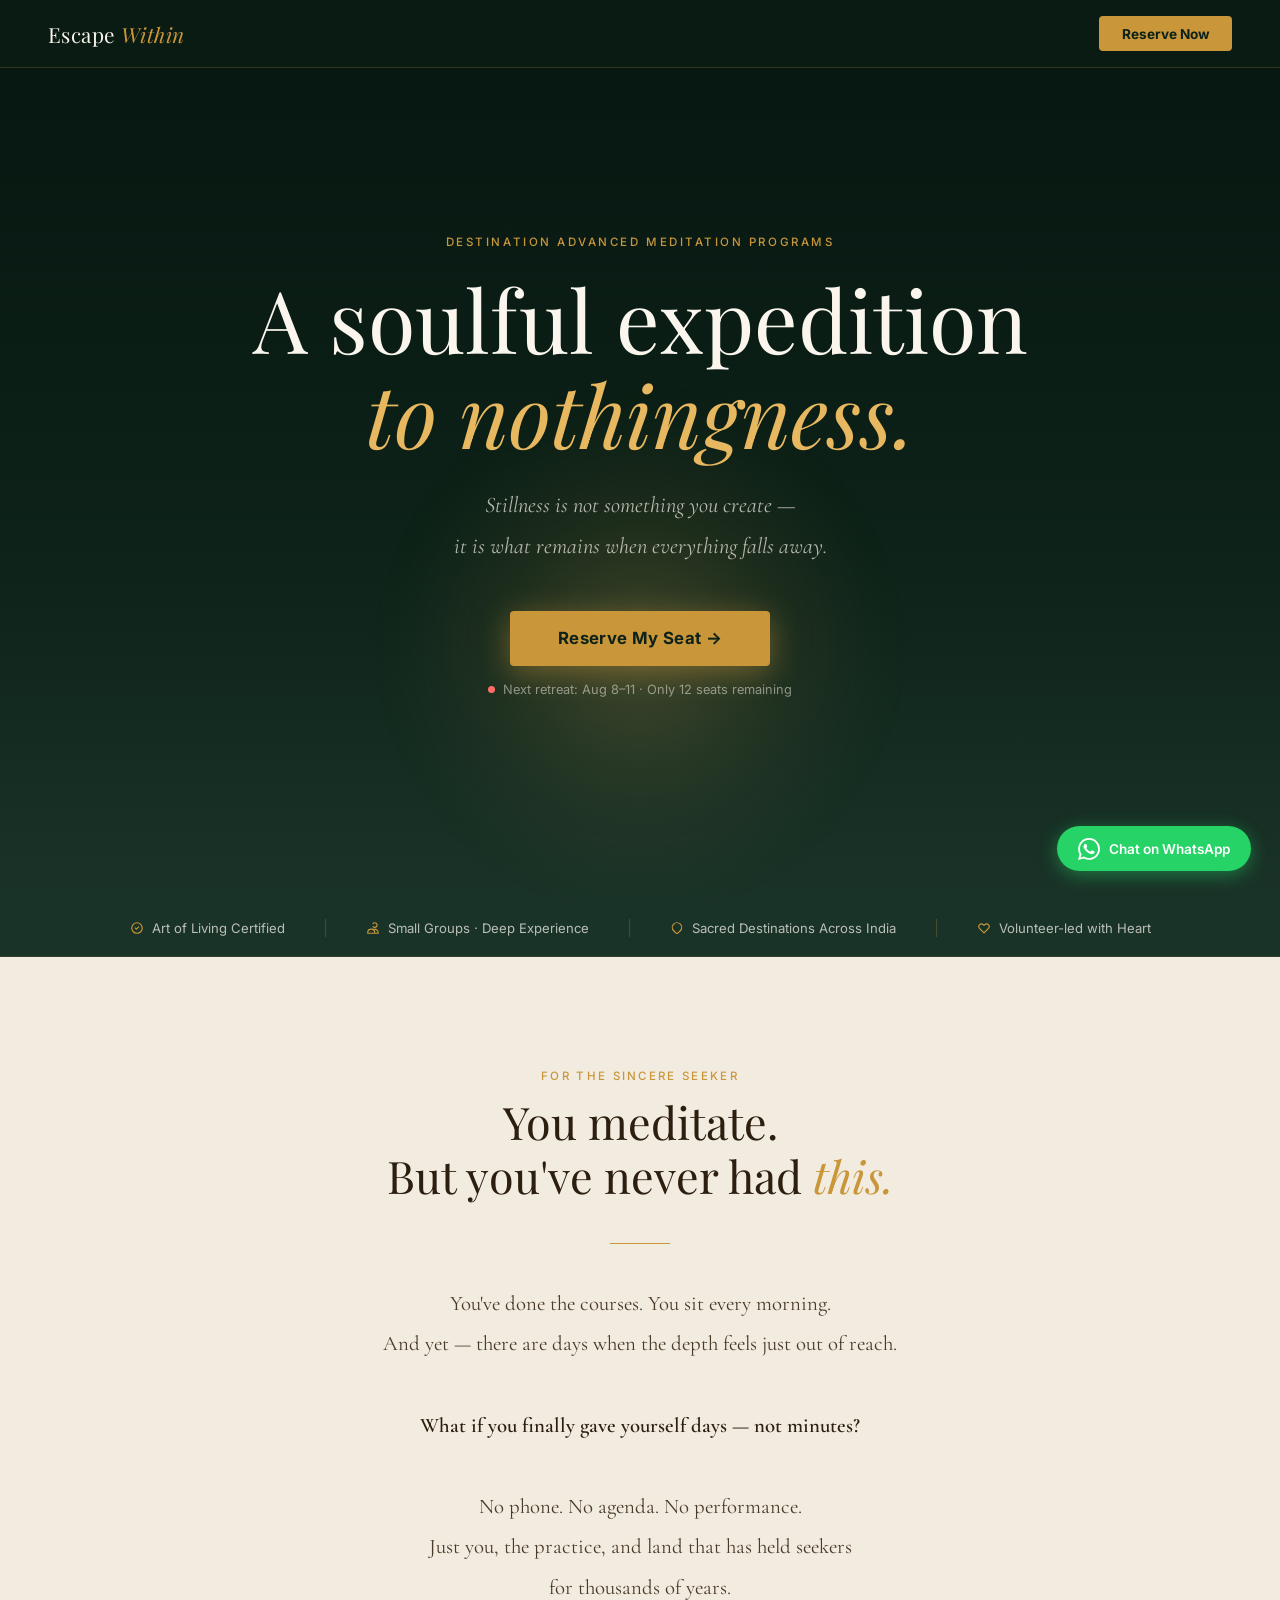
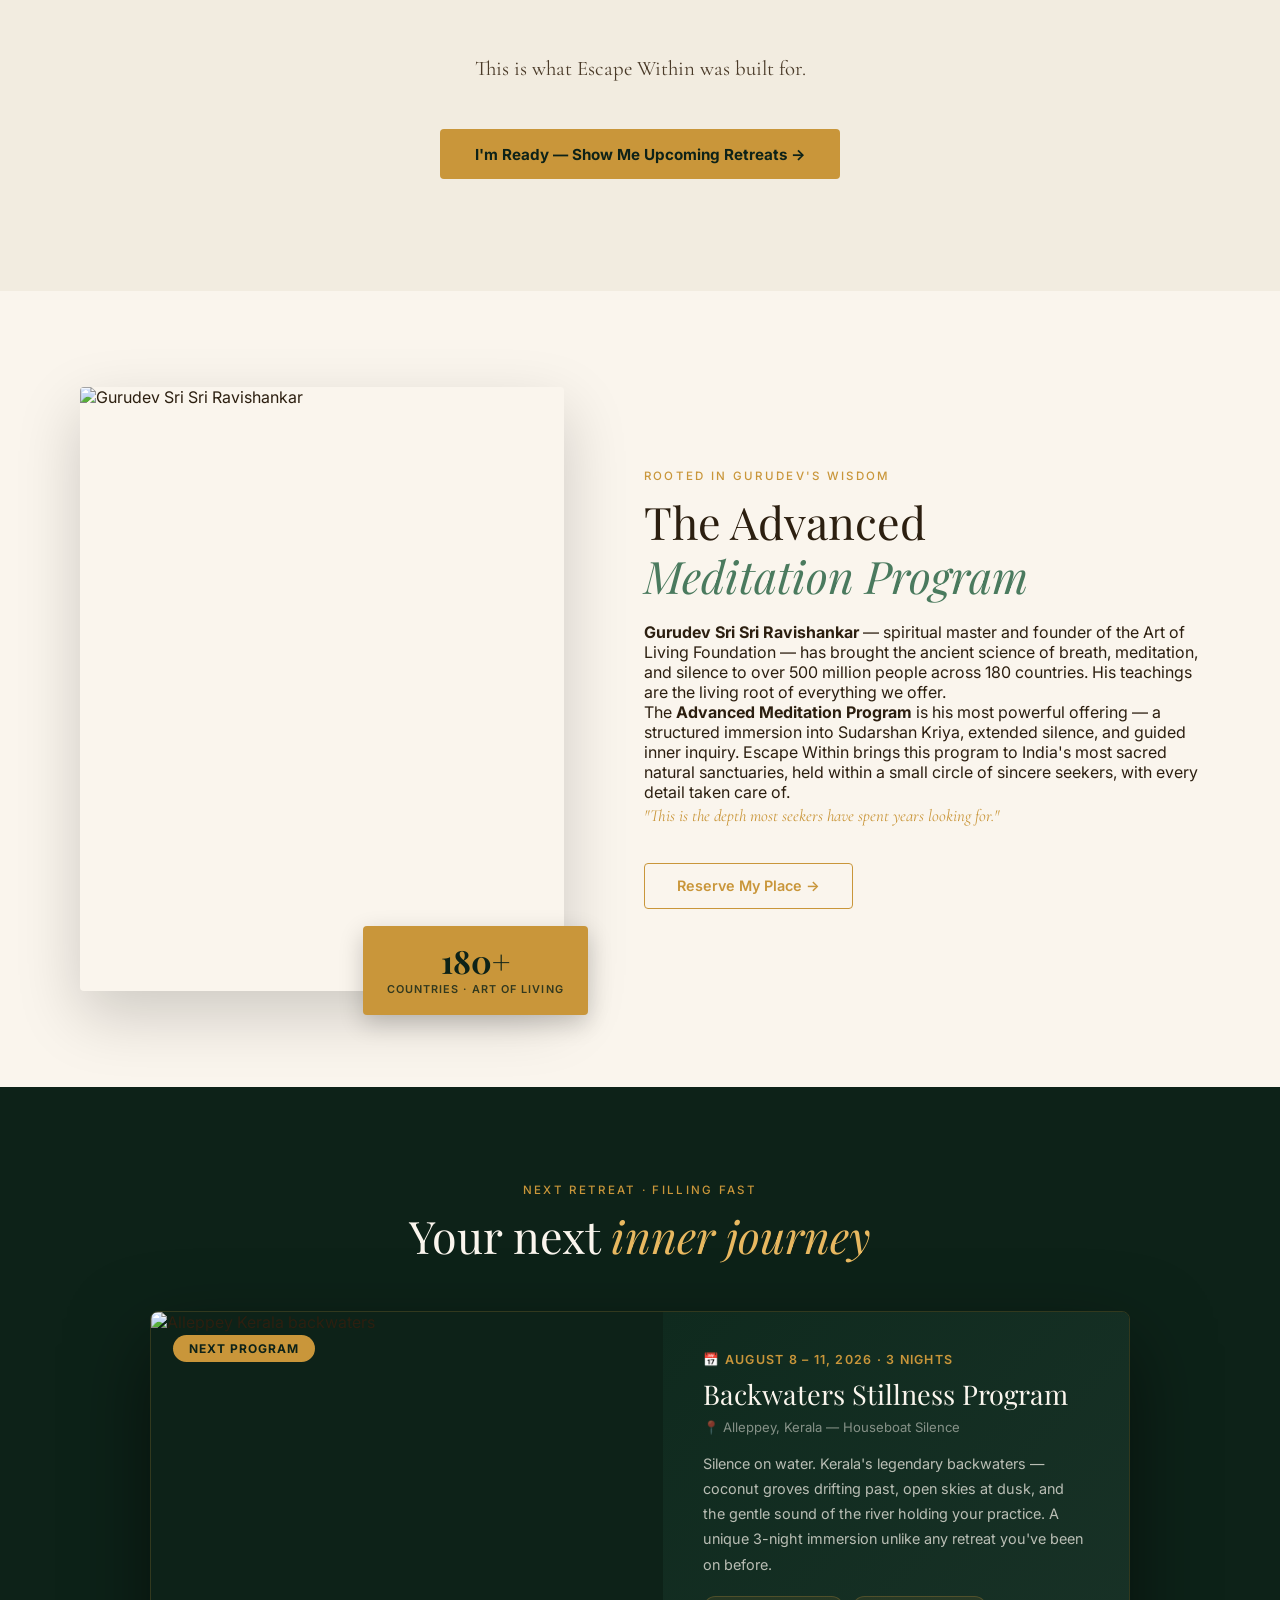
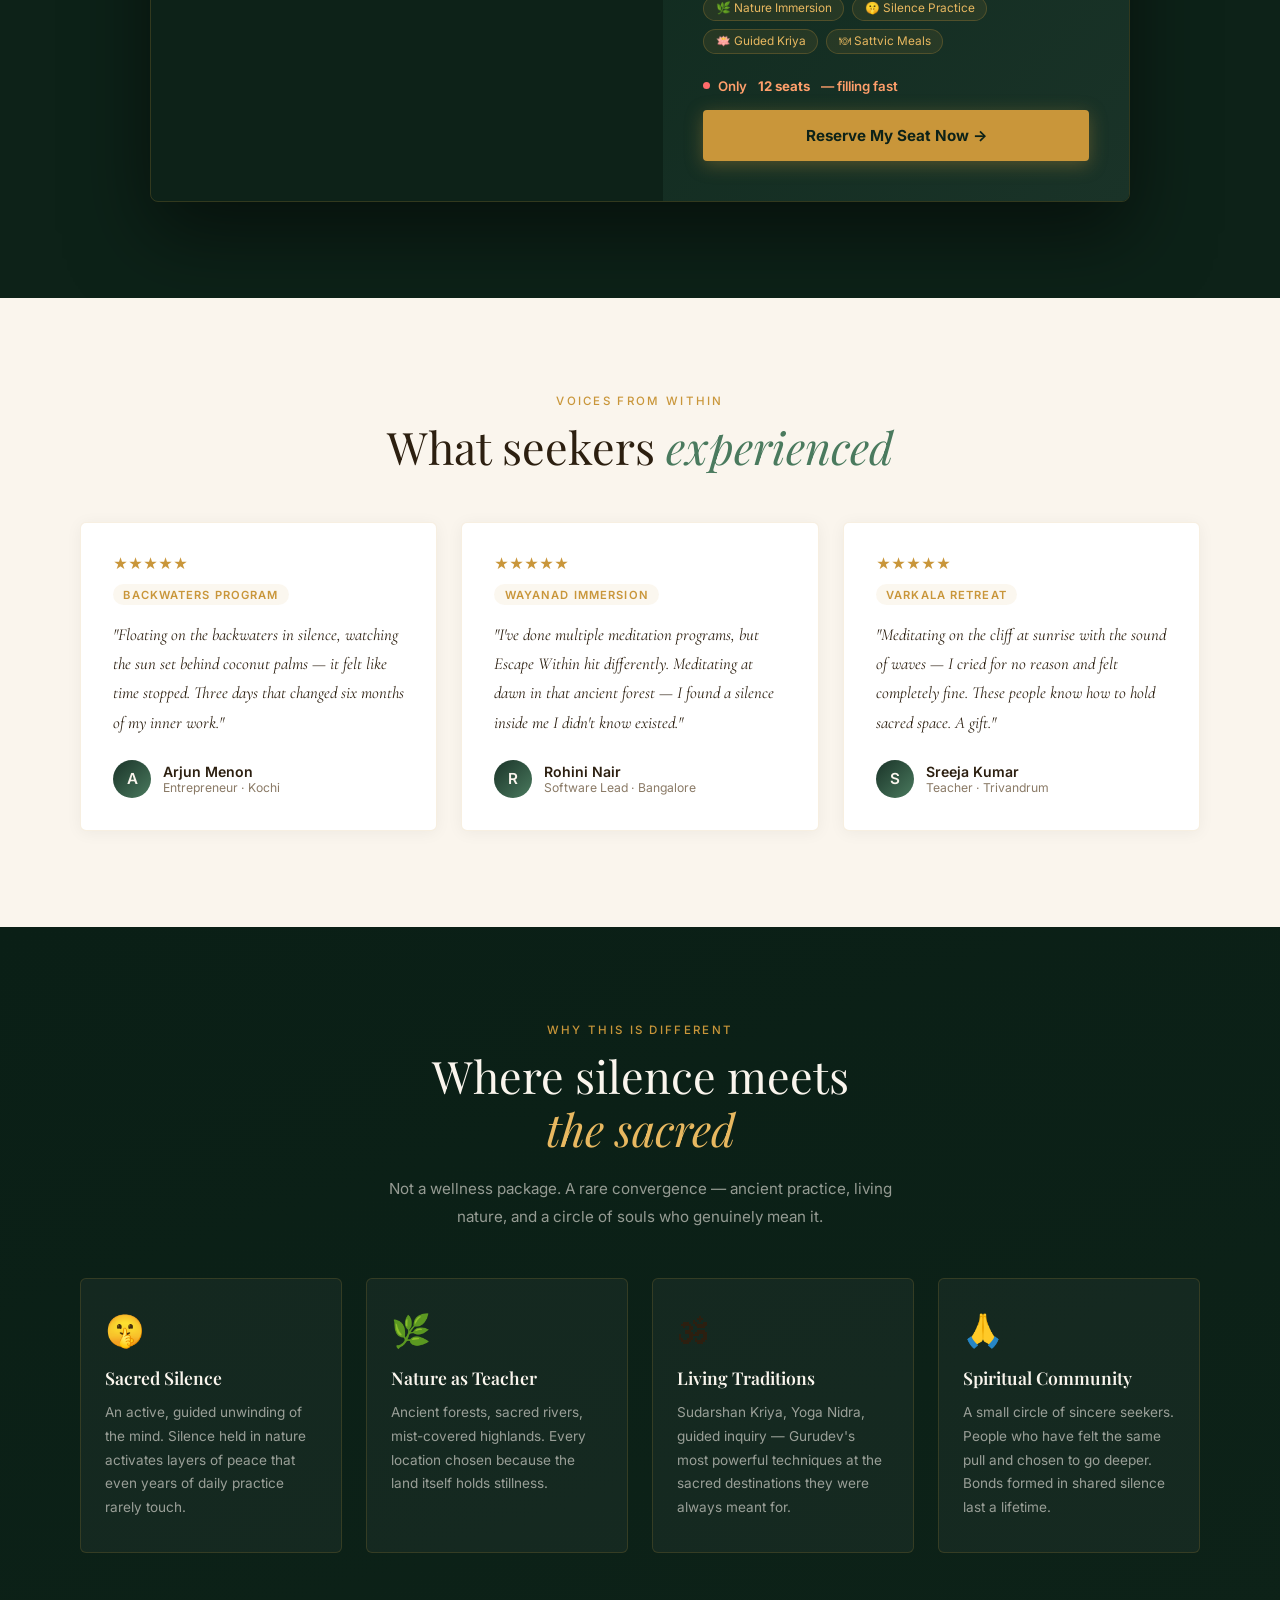
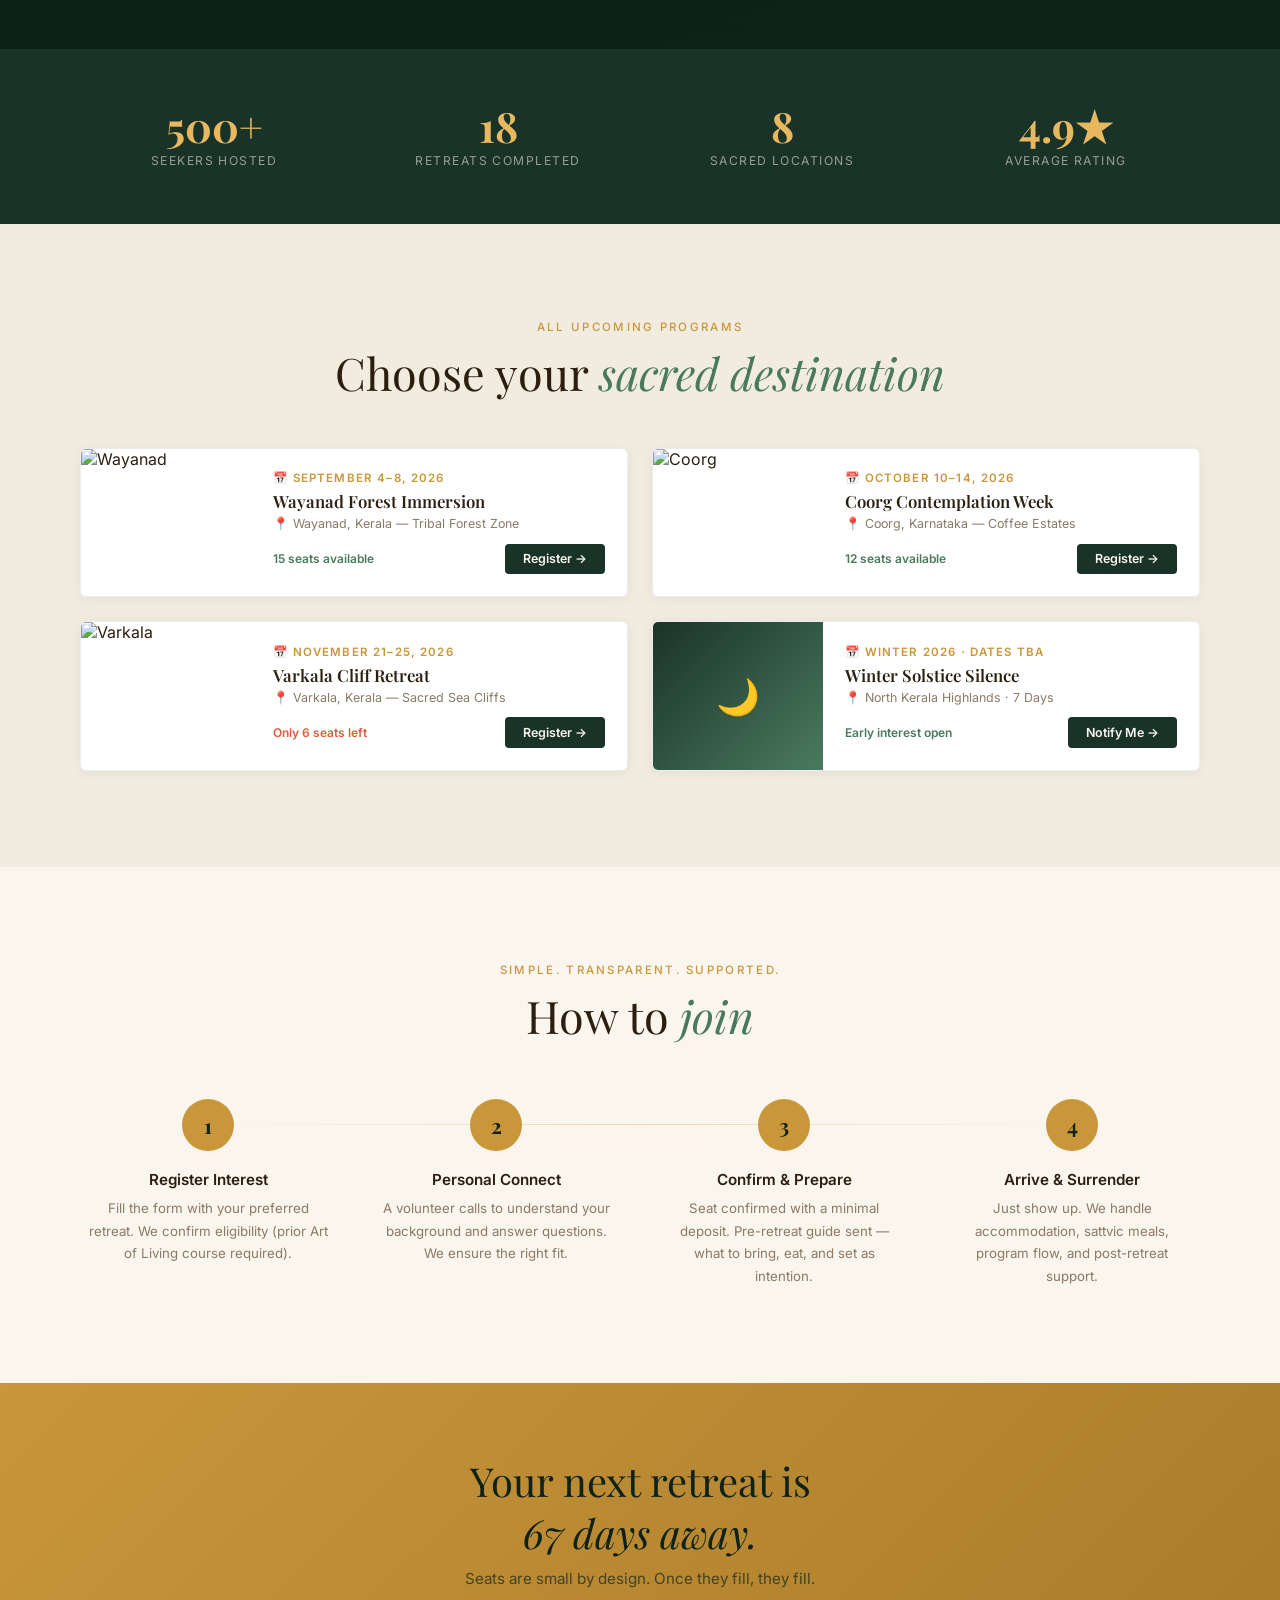
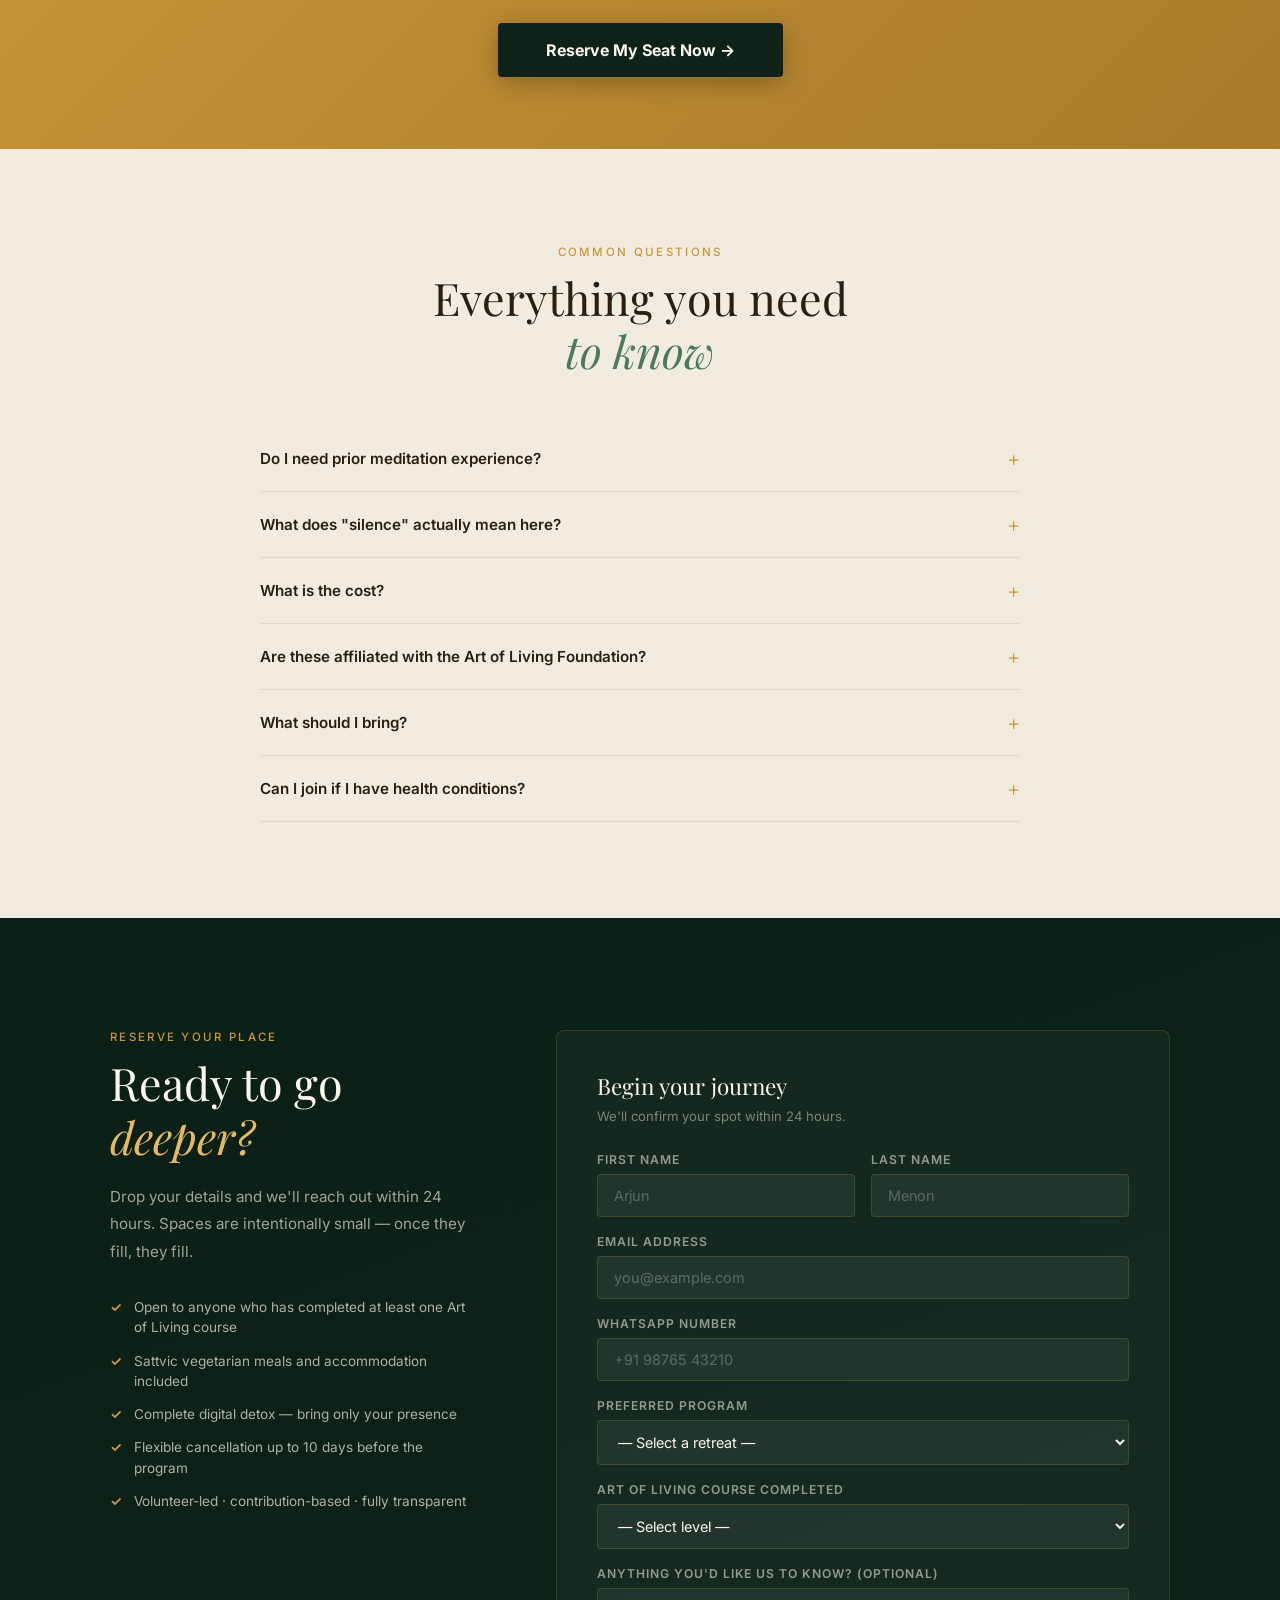
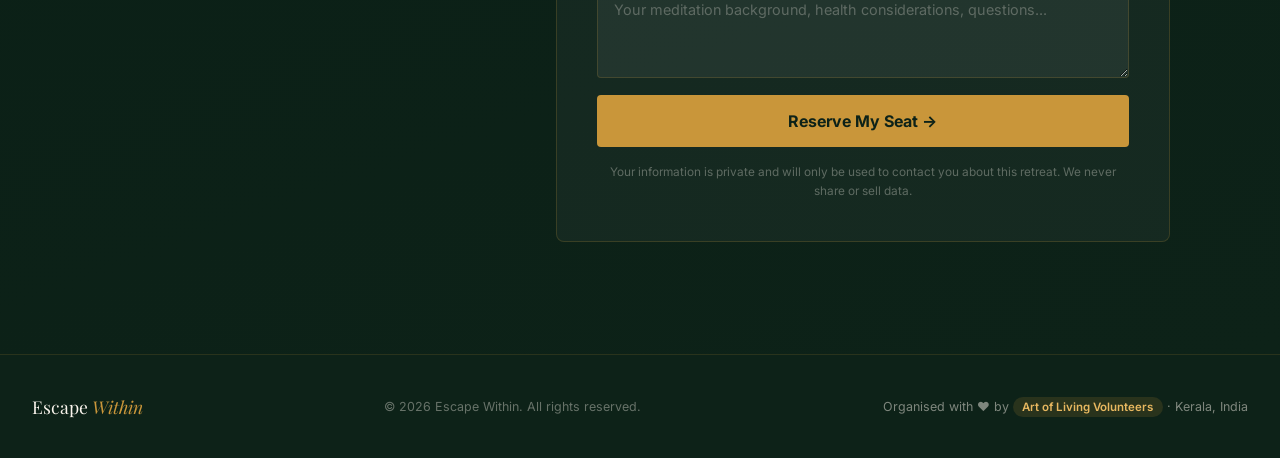
==== commit 14b007eb: "Change into nothingness to to nothingness in hero H1 https://claude.ai/code/session_01M2znMH8aUsy4me" ====
--- a/landing/funnel.html
+++ b/landing/funnel.html
@@ -353,7 +353,7 @@
     <div class="hero-light"></div>
     <div class="hero-content">
       <div class="hero-eyebrow">Destination Advanced Meditation Programs</div>
-      <h1>A soulful expedition<br/><em>into nothingness.</em></h1>
+      <h1>A soulful expedition<br/><em>to nothingness.</em></h1>
       <p class="hero-sub">
         Stillness is not something you create —<br/>
         it is what remains when everything falls away.
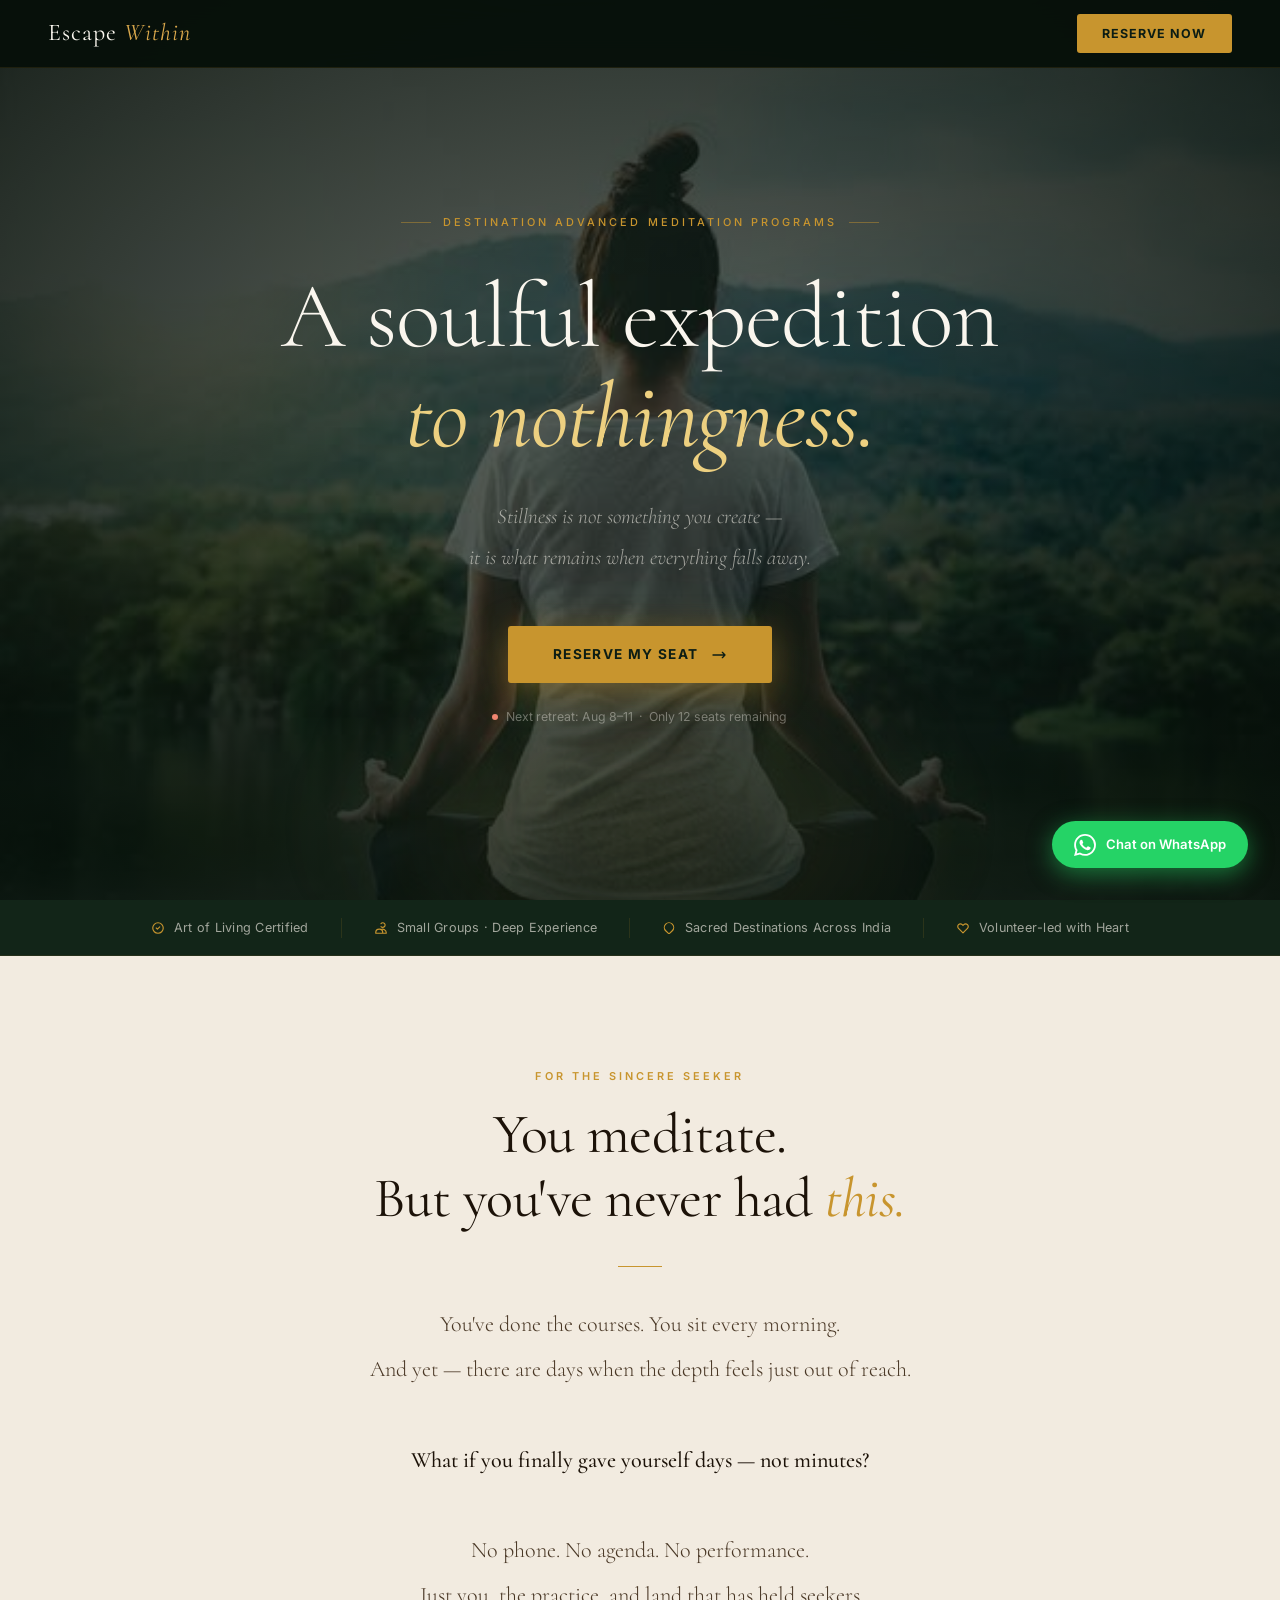
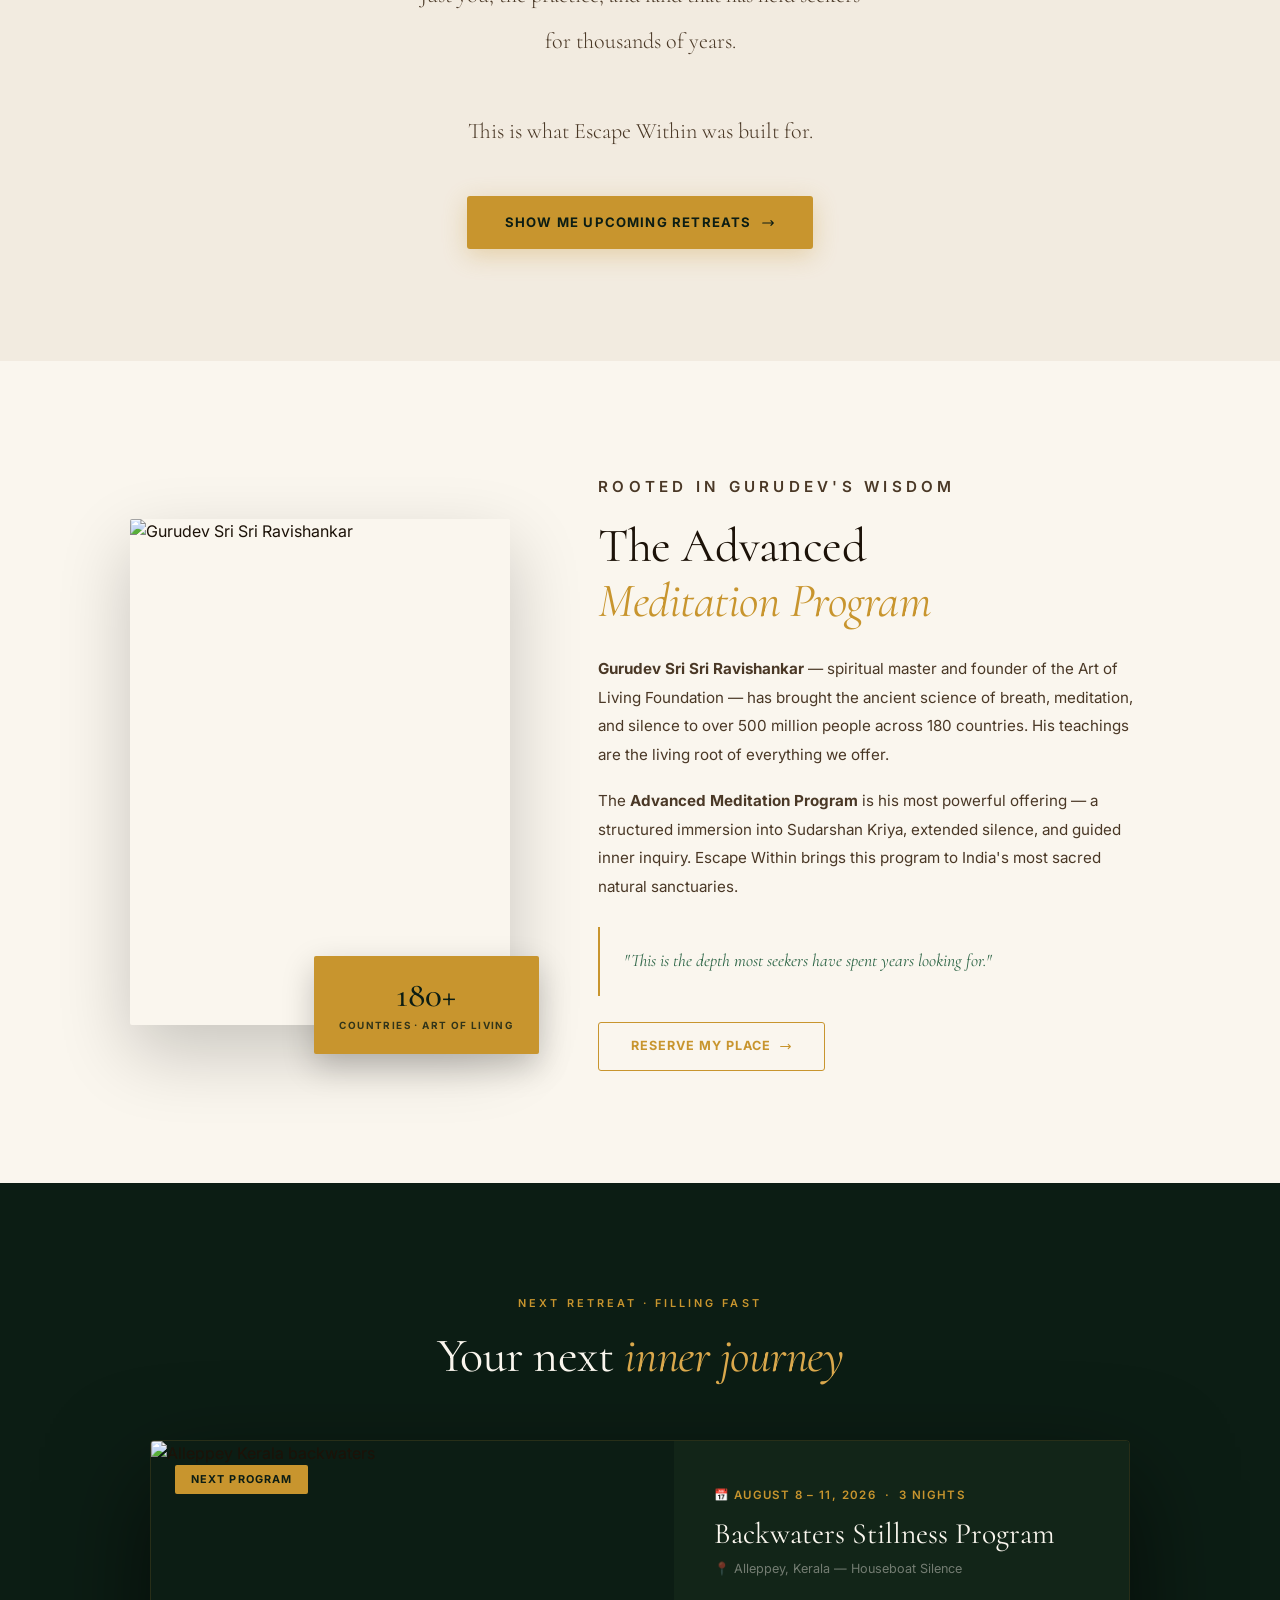
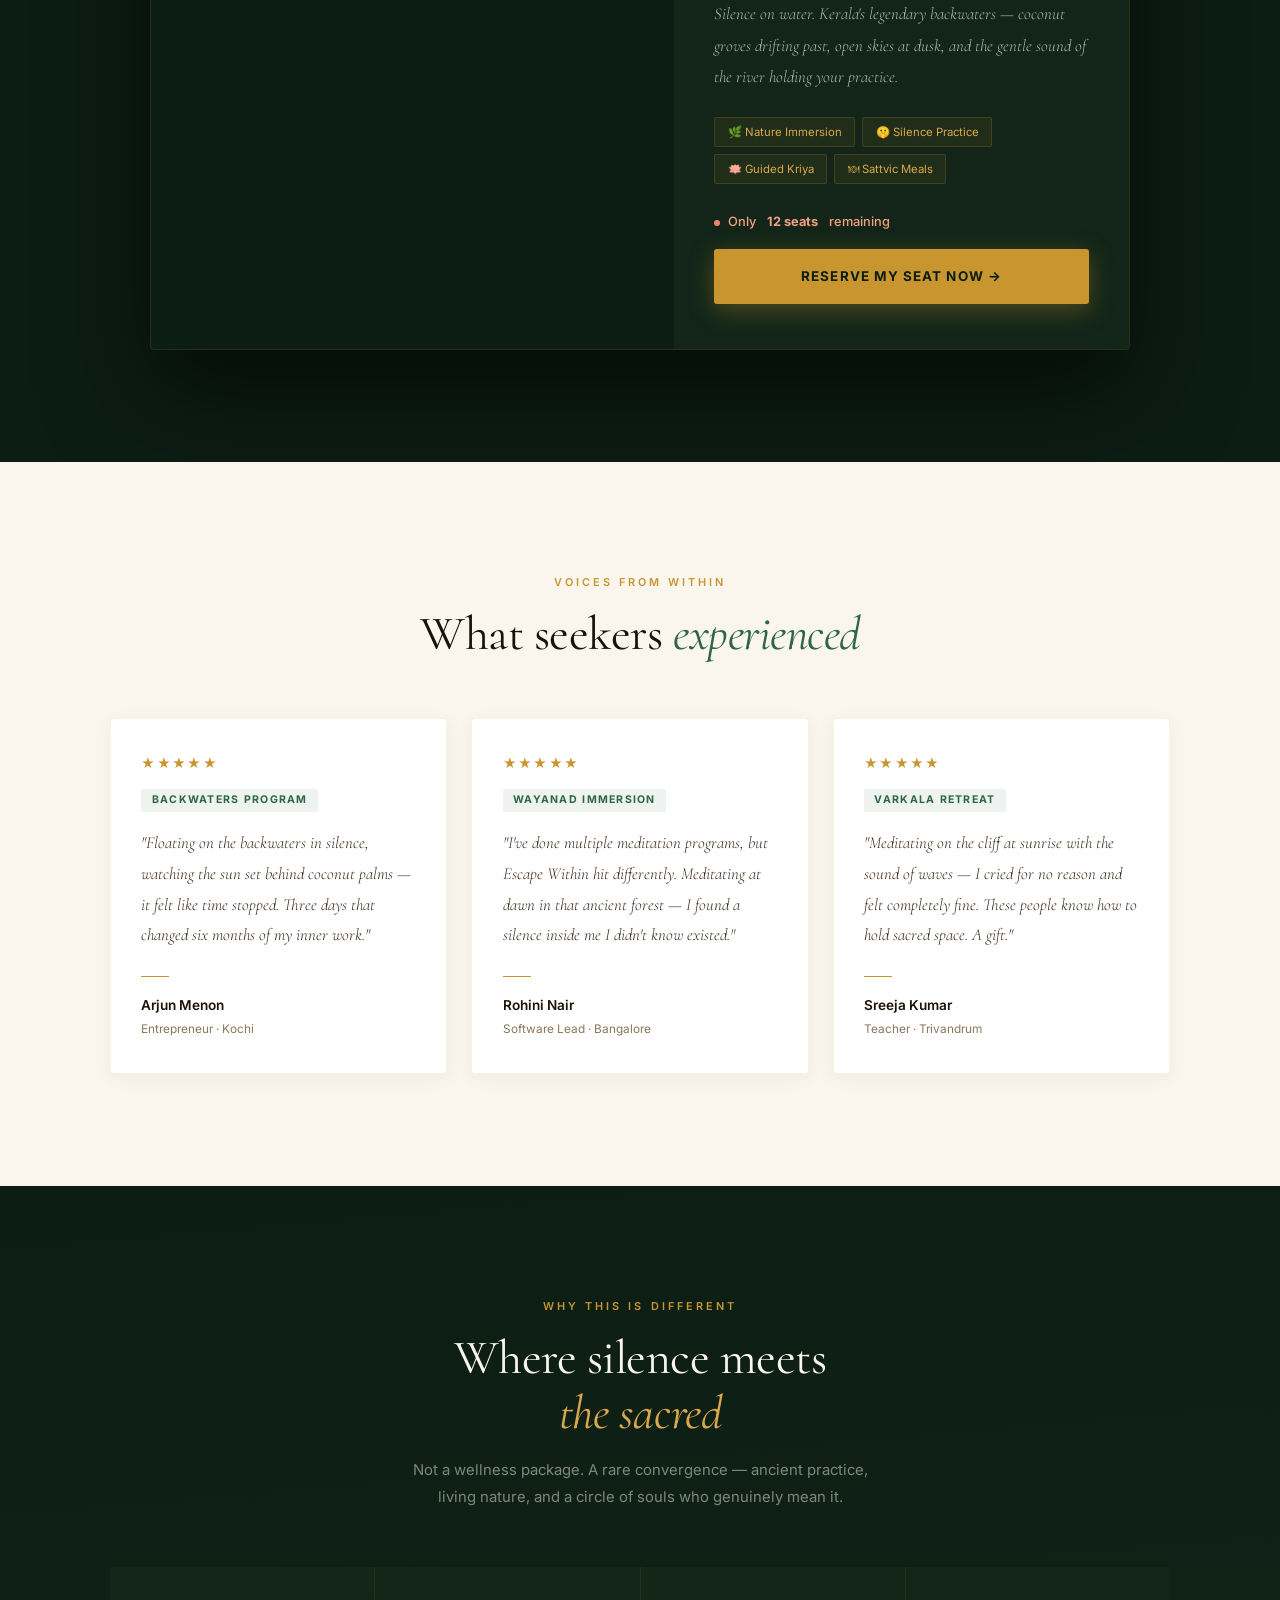
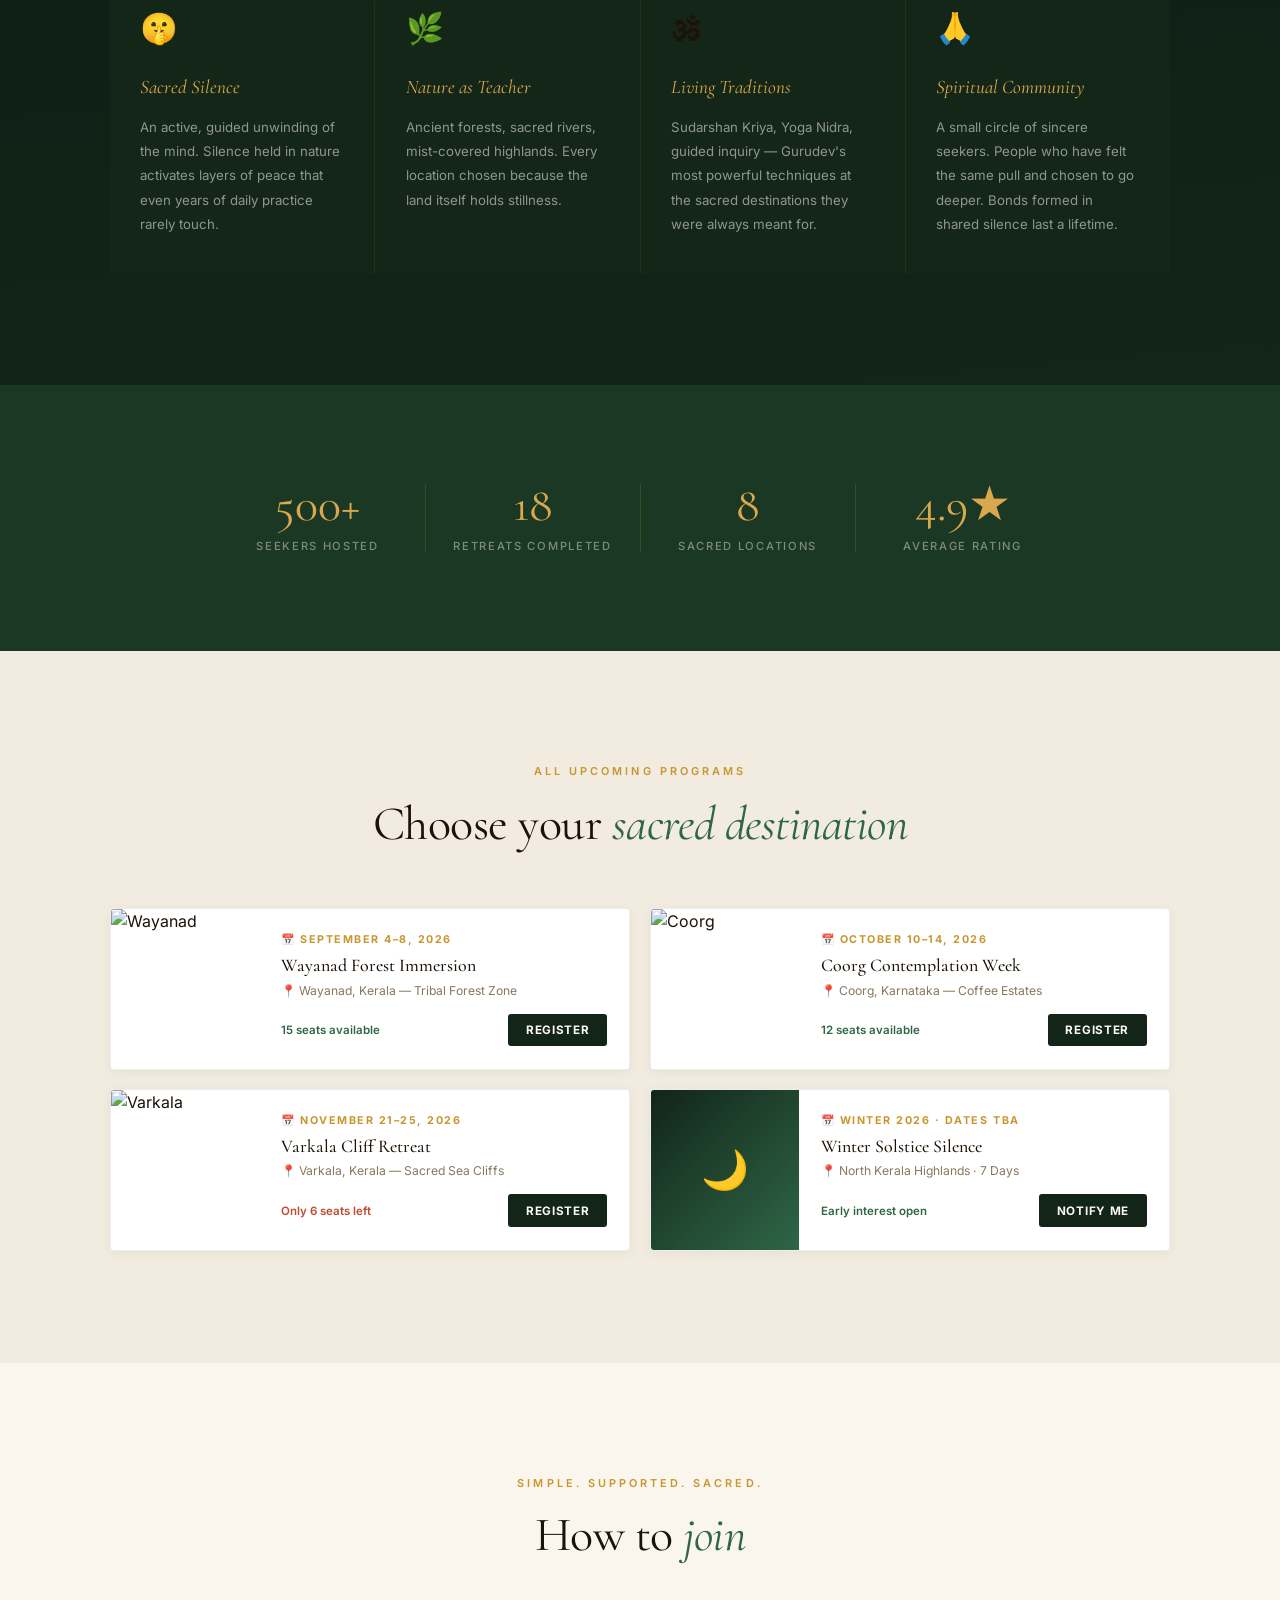
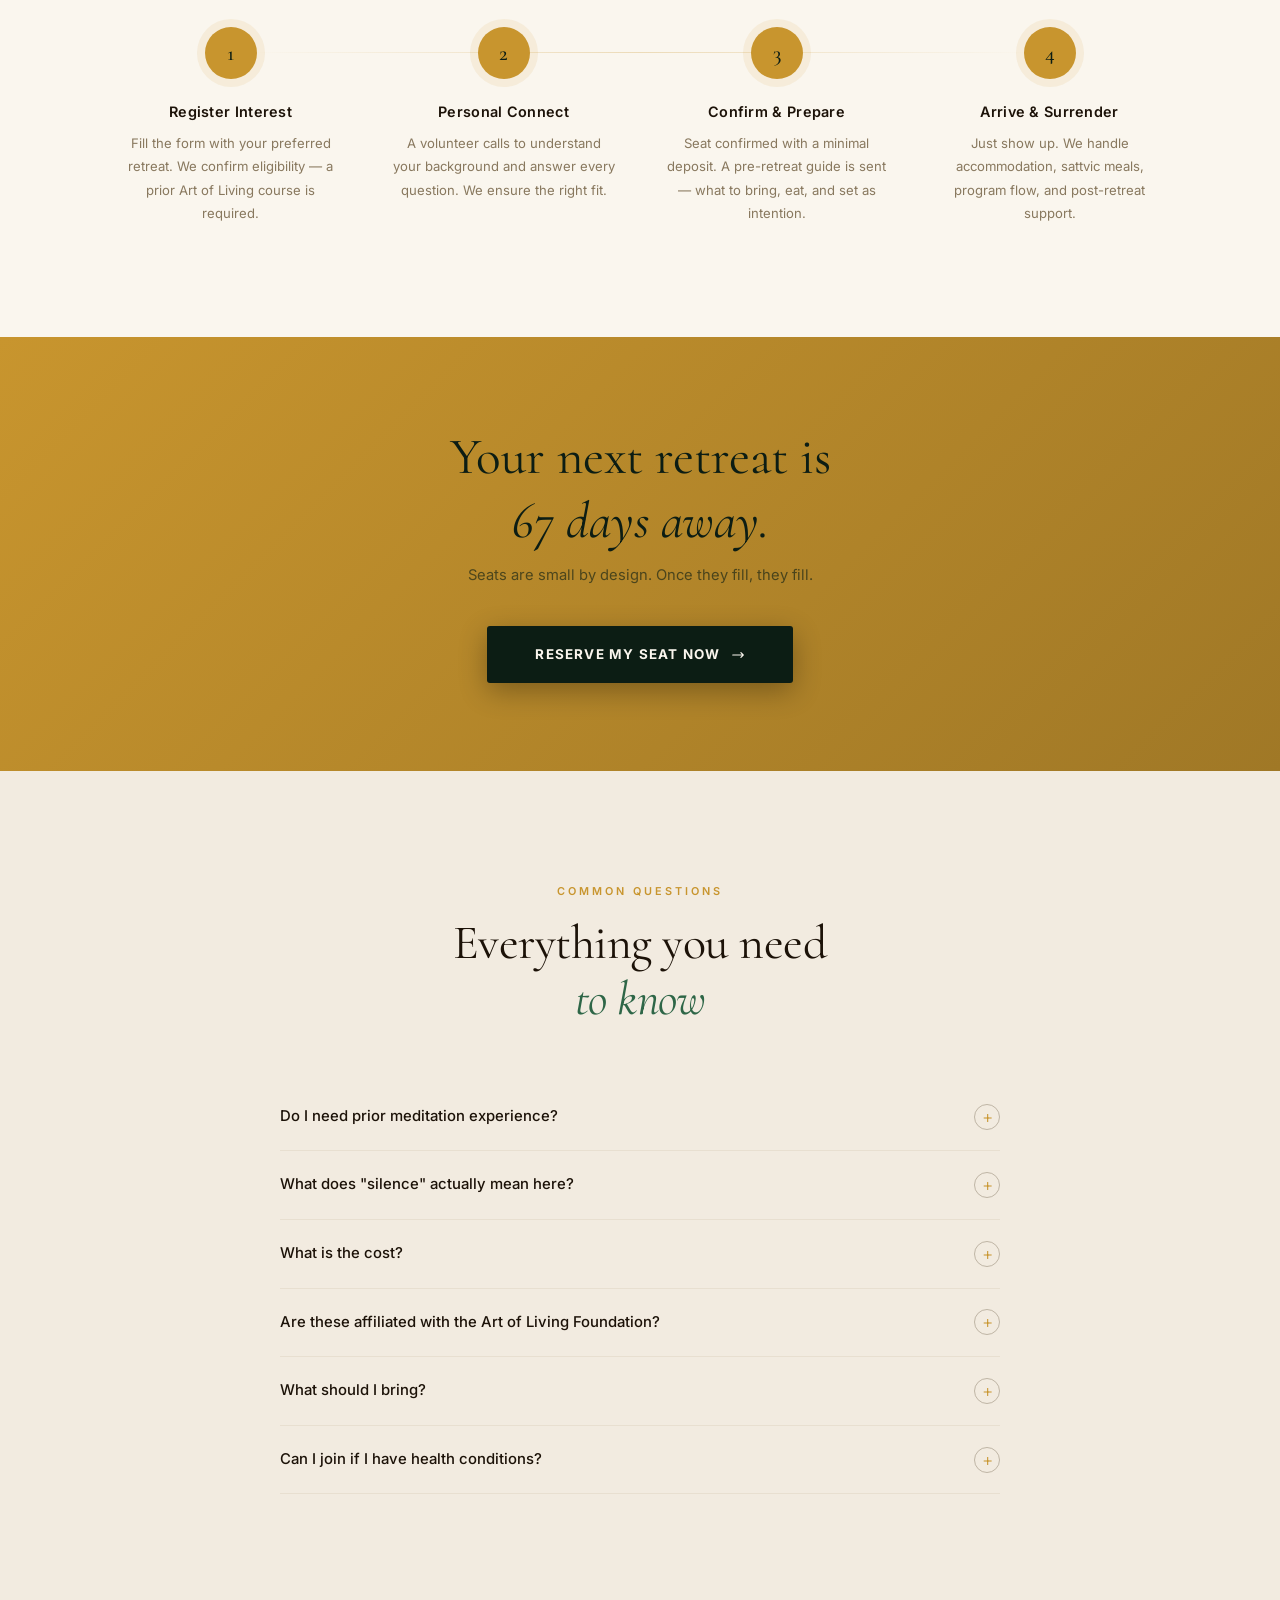
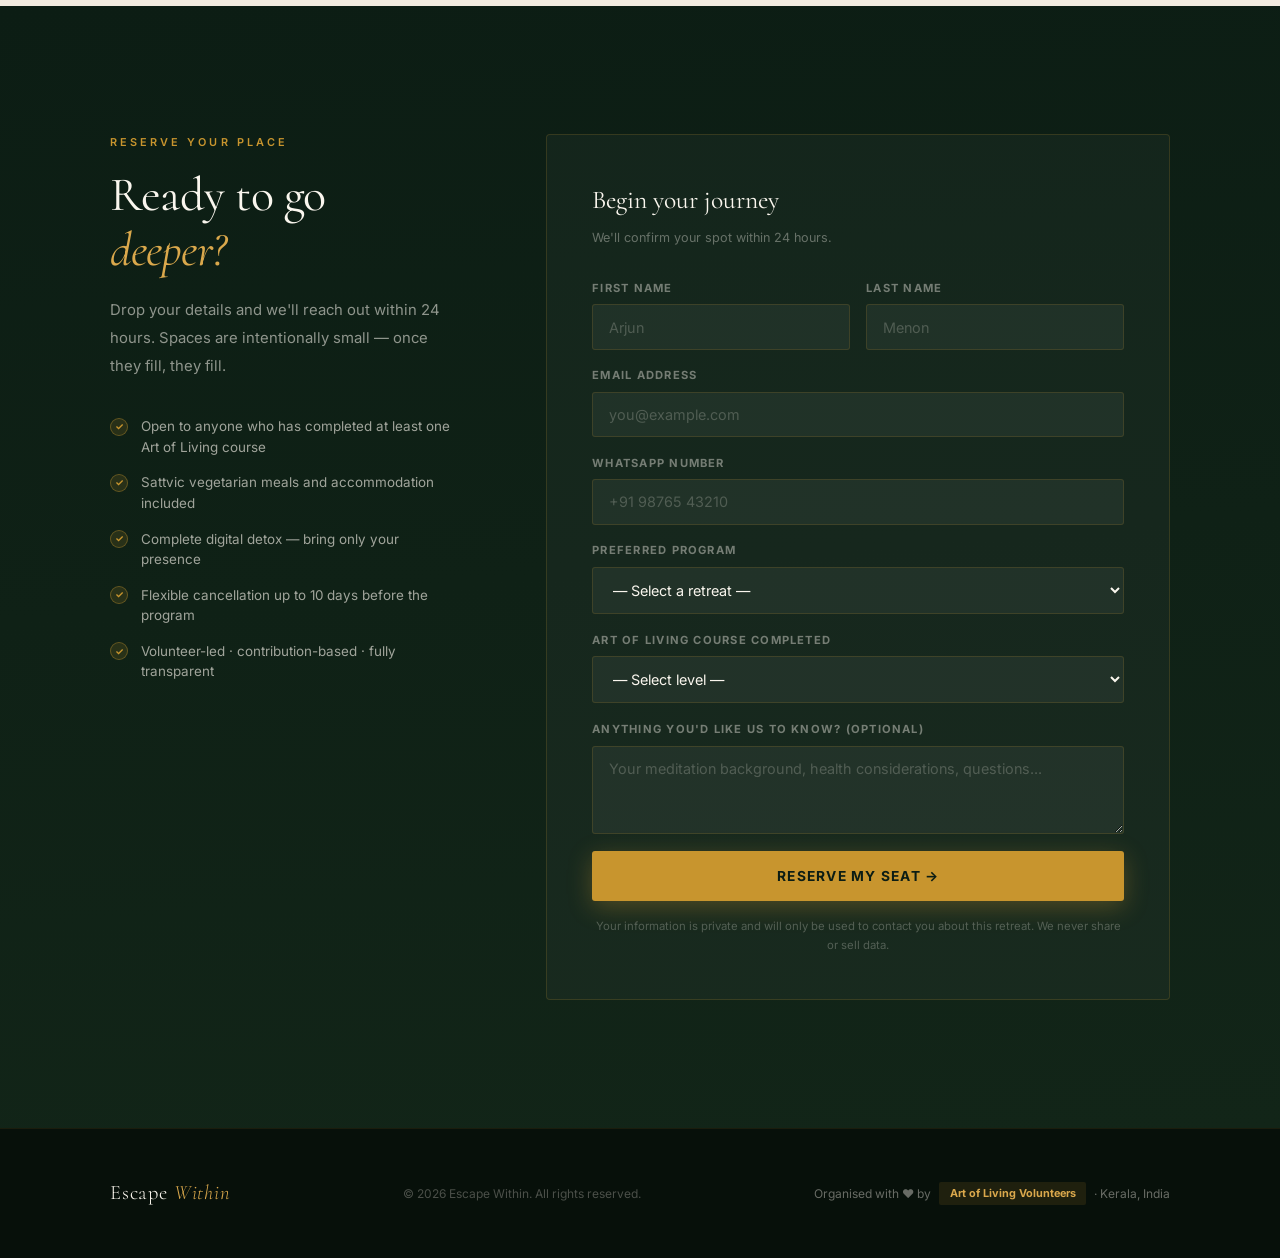
==== commit b9a7c6ed: "Redesign index.html with new design system; add hero background image - Add hero-bg.jpeg (meditation" ====
--- a/landing/funnel.html
+++ b/landing/funnel.html
@@ -5,352 +5,334 @@
   <meta name="viewport" content="width=device-width, initial-scale=1.0" />
   <title>Escape Within | Advanced Meditation Retreats · Art of Living</title>
   <meta name="description" content="Destination Advanced Meditation Programs by The Art of Living. Sacred nature. Deep silence. Small groups. India's most transformative retreat experience." />
-  <meta property="og:title" content="Escape Within | Advanced Meditation Retreats" />
-  <meta property="og:description" content="You've done the courses. Now go deeper. Art of Living Advanced Meditation in India's most sacred natural sanctuaries." />
-  <meta property="og:type" content="website" />
   <link rel="preconnect" href="https://fonts.googleapis.com" />
   <link rel="preconnect" href="https://fonts.gstatic.com" crossorigin />
-  <link href="https://fonts.googleapis.com/css2?family=Playfair+Display:ital,wght@0,400;0,600;0,700;1,400;1,600&family=Inter:wght@300;400;500;600&family=Cormorant+Garamond:ital,wght@0,300;0,400;1,300;1,400&display=swap" rel="stylesheet" />
+  <link href="https://fonts.googleapis.com/css2?family=Cormorant:ital,wght@0,300;0,400;0,500;1,300;1,400;1,500&family=Playfair+Display:ital,wght@0,400;0,500;1,400&family=Inter:wght@300;400;500;600;700&display=swap" rel="stylesheet" />
   <style>
     *, *::before, *::after { box-sizing: border-box; margin: 0; padding: 0; }
 
     :root {
-      --forest:  #1a3328;
-      --deep:    #0d2218;
-      --gold:    #c9963a;
-      --gold-lt: #e8b860;
-      --sage:    #4a7a5e;
-      --cream:   #faf5ed;
-      --ivory:   #f2ece0;
-      --warm:    #ede5d4;
-      --muted:   #8a7a66;
-      --text:    #2c1f10;
-      --white:   #ffffff;
-    }
-
-    html { scroll-behavior: smooth; }
-    body { font-family: 'Inter', sans-serif; color: var(--text); background: var(--cream); overflow-x: hidden; }
+      --ink:      #07100a;
+      --deep:     #0c1d14;
+      --forest:   #122518;
+      --moss:     #1b3825;
+      --sage:     #2e6647;
+      --sage-lt:  #4a8a65;
+      --gold:     #c8952e;
+      --gold-lt:  #daa84c;
+      --gold-pale:#edd080;
+      --cream:    #faf6ee;
+      --ivory:    #f2ebe0;
+      --warm:     #e8dfd0;
+      --stone:    #bfb5a5;
+      --muted:    #88785e;
+      --text:     #1c1208;
+      --white:    #ffffff;
+    }
+
+    html { scroll-behavior: smooth; -webkit-font-smoothing: antialiased; }
+    body { font-family: 'Inter', sans-serif; color: var(--text); background: var(--cream); overflow-x: hidden; line-height: 1.6; }
 
     /* ── NAV ── */
     nav {
       position: fixed; top: 0; left: 0; right: 0; z-index: 200;
-      display: flex; align-items: center; justify-content: space-between;
-      padding: 1rem 3rem;
-      background: rgba(10,28,20,0.95);
-      backdrop-filter: blur(14px);
-      border-bottom: 1px solid rgba(201,150,58,0.2);
-      transition: background 0.3s;
-    }
-    .nav-logo { font-family: 'Playfair Display', serif; font-size: 1.3rem; color: var(--cream); text-decoration: none; letter-spacing: 0.02em; }
-    .nav-logo span { color: var(--gold); font-style: italic; }
-    .nav-right { display: flex; align-items: center; gap: 1.5rem; }
-    .nav-phone { color: rgba(255,255,255,0.65); font-size: 0.82rem; text-decoration: none; transition: color 0.2s; }
-    .nav-phone:hover { color: var(--gold-lt); }
-    .btn-nav { background: var(--gold); color: var(--deep); padding: 0.6rem 1.4rem; border-radius: 4px; font-size: 0.85rem; font-weight: 700; text-decoration: none; transition: background 0.2s; }
-    .btn-nav:hover { background: var(--gold-lt); }
-    .hamburger { display: none; flex-direction: column; gap: 5px; cursor: pointer; padding: 4px; }
-    .hamburger span { display: block; width: 24px; height: 2px; background: var(--gold-lt); border-radius: 2px; }
-    @media (max-width: 640px) {
-      nav { padding: 0.9rem 1.3rem; }
-      .hamburger { display: flex; }
-    }
+      height: 68px; display: flex; align-items: center; justify-content: space-between;
+      padding: 0 3rem;
+      background: rgba(7,16,10,0.96);
+      backdrop-filter: blur(20px) saturate(160%);
+      border-bottom: 1px solid rgba(200,149,46,0.12);
+      transition: background 0.4s;
+    }
+    .nav-logo { font-family: 'Cormorant', serif; font-size: 1.5rem; font-weight: 400; letter-spacing: 0.04em; color: var(--cream); text-decoration: none; }
+    .nav-logo em { color: var(--gold-lt); font-style: italic; }
+    .btn-nav {
+      background: var(--gold); color: var(--deep);
+      padding: 0.6rem 1.6rem; border-radius: 3px;
+      font-size: 0.78rem; font-weight: 700; letter-spacing: 0.08em; text-transform: uppercase;
+      text-decoration: none; transition: background 0.2s, transform 0.15s;
+    }
+    .btn-nav:hover { background: var(--gold-lt); transform: translateY(-1px); }
+    .hamburger { display: none; flex-direction: column; gap: 5px; cursor: pointer; padding: 6px; }
+    .hamburger span { display: block; width: 22px; height: 1.5px; background: var(--gold-lt); border-radius: 2px; }
+    @media (max-width: 640px) { nav { padding: 0 1.5rem; } .hamburger { display: flex; } }
 
     /* ── HERO ── */
     .hero {
       min-height: 100vh; position: relative;
       display: flex; align-items: center; justify-content: center;
-      background: linear-gradient(180deg, #061510 0%, #0d2218 60%, #1a3328 100%);
-      overflow: hidden; padding: 7rem 1.5rem 5rem; text-align: center;
+      background: var(--ink); overflow: hidden;
+      padding: 8rem 2rem 6rem; text-align: center;
     }
     .hero-bg {
       position: absolute; inset: 0;
-      background-image: url('https://images.unsplash.com/photo-1602216056096-3b40cc0c9944?w=1600&q=80');
-      background-size: cover; background-position: center;
-      opacity: 0.15; z-index: 0;
-    }
-    .hero-light {
-      position: absolute; bottom: 0; left: 50%;
-      width: 500px; height: 500px; margin-left: -250px;
-      border-radius: 50%; pointer-events: none; z-index: 1;
-      background: radial-gradient(circle, rgba(232,184,96,0.22) 0%, rgba(201,150,58,0.08) 40%, transparent 70%);
-      animation: orbRise 5s ease-in-out infinite; filter: blur(24px);
-    }
-    @keyframes orbRise {
-      0%   { transform: translateY(0);     opacity: 0; }
-      18%  { opacity: 1; }
-      65%  { opacity: 0.85; }
-      100% { transform: translateY(-90vh); opacity: 0; }
-    }
-    .hero-content { position: relative; z-index: 2; max-width: 800px; }
-    .hero-eyebrow { font-size: 0.72rem; letter-spacing: 0.22em; text-transform: uppercase; color: var(--gold); margin-bottom: 1.4rem; font-weight: 500; }
+      background-image: url('hero-bg.jpeg');
+      background-size: cover; background-position: center 20%; opacity: 0.30;
+    }
+    .hero-vignette { position: absolute; inset: 0; background: radial-gradient(ellipse at center, transparent 25%, rgba(7,16,10,0.75) 100%); }
+    .hero-glow {
+      position: absolute; bottom: -15%; left: 50%; transform: translateX(-50%);
+      width: 640px; height: 420px;
+      background: radial-gradient(ellipse, rgba(200,149,46,0.13) 0%, transparent 70%);
+      filter: blur(50px); pointer-events: none;
+      animation: glowPulse 7s ease-in-out infinite;
+    }
+    @keyframes glowPulse { 0%,100% { opacity:0.55; transform:translateX(-50%) scale(1); } 50% { opacity:1; transform:translateX(-50%) scale(1.18); } }
+    .hero-content { position: relative; z-index: 2; max-width: 840px; }
+    .hero-eyebrow {
+      display: inline-flex; align-items: center; gap: 0.7rem;
+      font-size: 0.68rem; letter-spacing: 0.28em; text-transform: uppercase;
+      color: var(--gold); font-weight: 500; margin-bottom: 2.2rem;
+    }
+    .hero-eyebrow::before, .hero-eyebrow::after { content: ''; width: 30px; height: 1px; background: rgba(200,149,46,0.45); flex-shrink: 0; }
     .hero h1 {
-      font-family: 'Playfair Display', serif;
-      font-size: clamp(2.8rem, 7vw, 5.4rem);
-      font-weight: 400; color: var(--cream); line-height: 1.1; margin-bottom: 1.5rem;
-    }
-    .hero h1 em { color: var(--gold-lt); font-style: italic; }
+      font-family: 'Cormorant', serif;
+      font-size: clamp(3rem, 8vw, 5.8rem);
+      font-weight: 300; color: var(--cream); line-height: 1.08;
+      letter-spacing: -0.01em; margin-bottom: 1.8rem;
+    }
+    .hero h1 em { color: var(--gold-pale); font-style: italic; font-weight: 400; }
     .hero-sub {
-      font-family: 'Cormorant Garamond', serif;
-      font-size: clamp(1.1rem, 2.2vw, 1.4rem);
-      color: rgba(250,245,237,0.7); line-height: 1.8; margin-bottom: 2.8rem; font-style: italic;
-    }
-    .hero-actions { display: flex; flex-direction: column; align-items: center; gap: 1rem; }
-    .btn-hero {
-      display: inline-block; background: var(--gold); color: var(--deep);
-      padding: 1.1rem 3rem; border-radius: 4px; font-size: 1.05rem; font-weight: 700;
-      text-decoration: none; letter-spacing: 0.02em;
+      font-family: 'Cormorant', serif;
+      font-size: clamp(1.1rem, 2.2vw, 1.32rem);
+      font-style: italic; font-weight: 300;
+      color: rgba(250,246,238,0.58); line-height: 1.95; margin-bottom: 3rem;
+    }
+    .hero-cta {
+      display: inline-flex; align-items: center; gap: 0.8rem;
+      background: var(--gold); color: var(--deep);
+      padding: 1.1rem 2.8rem; border-radius: 3px;
+      font-size: 0.85rem; font-weight: 700; letter-spacing: 0.1em; text-transform: uppercase;
+      text-decoration: none; transition: all 0.25s;
+      box-shadow: 0 8px 36px rgba(200,149,46,0.42);
+    }
+    .hero-cta:hover { background: var(--gold-lt); transform: translateY(-2px); box-shadow: 0 14px 48px rgba(200,149,46,0.55); }
+    .hero-cta svg { transition: transform 0.2s; }
+    .hero-cta:hover svg { transform: translateX(4px); }
+    .hero-note { margin-top: 1.5rem; display: flex; align-items: center; justify-content: center; gap: 0.5rem; font-size: 0.77rem; color: rgba(250,246,238,0.38); }
+    .pulse { width: 6px; height: 6px; background: #f08570; border-radius: 50%; flex-shrink: 0; animation: blink 1.8s ease-in-out infinite; }
+    @keyframes blink { 0%,100%{opacity:1;} 50%{opacity:0.25;} }
+
+    /* ── TRUST BAR ── */
+    .trust-bar { background: var(--forest); border-bottom: 1px solid rgba(200,149,46,0.1); padding: 1.1rem 2rem; overflow-x: auto; -webkit-overflow-scrolling: touch; }
+    .trust-inner { display: flex; align-items: center; justify-content: center; min-width: max-content; margin: 0 auto; }
+    .trust-item { display: flex; align-items: center; gap: 0.55rem; color: rgba(250,246,238,0.62); font-size: 0.79rem; letter-spacing: 0.02em; padding: 0 2rem; }
+    .trust-item + .trust-item { border-left: 1px solid rgba(200,149,46,0.14); }
+    .trust-item svg { color: var(--gold); flex-shrink: 0; }
+
+    /* ── SHARED LAYOUT ── */
+    section { padding: 7rem 2rem; }
+    .container { max-width: 1080px; margin: 0 auto; }
+    .s-label { font-size: 0.68rem; font-weight: 600; letter-spacing: 0.28em; text-transform: uppercase; color: var(--gold); margin-bottom: 1rem; }
+    .s-title { font-family: 'Cormorant', serif; font-size: clamp(2rem, 4.5vw, 3rem); font-weight: 400; line-height: 1.15; letter-spacing: -0.01em; }
+    .s-title em { font-style: italic; }
+    .text-center { text-align: center; }
+    .reveal { opacity: 0; transform: translateY(22px); transition: opacity 0.6s ease, transform 0.6s ease; }
+    .reveal.visible { opacity: 1; transform: none; }
+
+    /* ── PROBLEM ── */
+    .problem { background: var(--ivory); }
+    .problem-wrap { max-width: 700px; margin: 0 auto; text-align: center; }
+    .problem .s-title { color: var(--text); font-size: clamp(2.2rem, 5vw, 3.5rem); }
+    .problem .s-title em { color: var(--gold); }
+    .rule { width: 44px; height: 1px; background: var(--gold); margin: 2.2rem auto; }
+    .problem-body { font-family: 'Cormorant', serif; font-size: clamp(1.15rem, 2.2vw, 1.38rem); font-weight: 300; line-height: 2.05; color: #4a3826; }
+    .problem-body strong { font-weight: 500; color: var(--text); }
+    .btn-gold {
+      display: inline-flex; align-items: center; gap: 0.6rem;
+      background: var(--gold); color: var(--deep);
+      padding: 1rem 2.4rem; border-radius: 3px;
+      font-size: 0.82rem; font-weight: 700; letter-spacing: 0.09em; text-transform: uppercase;
+      text-decoration: none; margin-top: 2.6rem;
       transition: background 0.2s, transform 0.2s;
-      box-shadow: 0 6px 30px rgba(201,150,58,0.45);
-    }
-    .btn-hero:hover { background: var(--gold-lt); transform: translateY(-2px); }
-    .hero-urgency { display: flex; align-items: center; gap: 0.5rem; font-size: 0.8rem; color: rgba(250,245,237,0.5); }
-    .dot-live { width: 7px; height: 7px; background: #ff6b6b; border-radius: 50%; animation: blink 1.6s ease-in-out infinite; }
-    @keyframes blink { 0%,100% { opacity: 1; transform: scale(1); } 50% { opacity: 0.4; transform: scale(1.5); } }
-
-    /* ── TRUST BAR ── */
-    .trust-bar {
-      background: var(--forest); padding: 1.2rem 2rem;
-      display: flex; align-items: center; justify-content: center; flex-wrap: wrap; gap: 1.5rem 2.5rem;
-      border-bottom: 1px solid rgba(201,150,58,0.15);
-    }
-    .trust-item { display: flex; align-items: center; gap: 0.5rem; color: rgba(250,245,237,0.72); font-size: 0.82rem; }
-    .trust-item svg { color: var(--gold); }
-    .trust-div { width: 1px; height: 18px; background: rgba(201,150,58,0.25); }
-    @media (max-width: 560px) { .trust-div { display: none; } }
-
-    /* ── SHARED ── */
-    .container { max-width: 1120px; margin: 0 auto; padding: 0 2rem; }
-    section { padding: 6rem 2rem; }
-    .section-label { font-size: 0.72rem; letter-spacing: 0.2em; text-transform: uppercase; color: var(--gold); margin-bottom: 0.75rem; font-weight: 500; }
-    .section-title { font-family: 'Playfair Display', serif; font-size: clamp(1.9rem, 4vw, 2.8rem); font-weight: 400; line-height: 1.2; margin-bottom: 1.2rem; }
-    .section-title em { color: var(--sage); font-style: italic; }
-    .center { text-align: center; }
-    .reveal { opacity: 0; transform: translateY(28px); transition: opacity 0.65s ease, transform 0.65s ease; }
-    .reveal.visible { opacity: 1; transform: none; }
-
-    /* ── PROBLEM ── */
-    .problem { background: var(--ivory); padding: 7rem 2rem; }
-    .problem-inner { max-width: 720px; margin: 0 auto; text-align: center; }
-    .problem .section-title { color: var(--text); }
-    .problem .section-title em { color: var(--gold); }
-    .problem-divider { width: 60px; height: 1px; background: var(--gold); margin: 2.5rem auto; }
-    .problem-body {
-      font-family: 'Cormorant Garamond', serif;
-      font-size: clamp(1.1rem, 2vw, 1.3rem);
-      line-height: 1.95; color: #4a3a28;
-    }
-    .problem-body strong { color: var(--text); font-weight: 600; }
-    .btn-problem {
-      display: inline-block; margin-top: 2.5rem;
-      background: var(--gold); color: var(--deep);
-      padding: 0.95rem 2.2rem; border-radius: 4px; font-size: 0.95rem; font-weight: 700;
-      text-decoration: none; transition: background 0.2s, transform 0.2s;
-    }
-    .btn-problem:hover { background: var(--gold-lt); transform: translateY(-2px); }
-
-    /* ── GURUDEV ── */
-    .gurudev { background: var(--cream); padding: 6rem 2rem; }
-    .gurudev-grid { max-width: 1120px; margin: 0 auto; display: grid; grid-template-columns: 1fr 1.15fr; gap: 5rem; align-items: center; }
-    .gurudev-visual { position: relative; }
-    .gurudev-img { border-radius: 4px; overflow: hidden; aspect-ratio: 4/5; box-shadow: 0 24px 64px rgba(0,0,0,0.18); }
-    .gurudev-img img { width: 100%; height: 100%; object-fit: cover; object-position: center top; }
-    .gurudev-badge {
-      position: absolute; bottom: -1.5rem; right: -1.5rem;
-      background: var(--gold); color: var(--deep);
-      padding: 1.2rem 1.5rem; border-radius: 4px; text-align: center;
-      box-shadow: 0 8px 24px rgba(0,0,0,0.2);
-    }
-    .gurudev-badge .num { display: block; font-family: 'Playfair Display', serif; font-size: 2rem; font-weight: 700; line-height: 1; }
-    .gurudev-badge .lbl { display: block; font-size: 0.68rem; font-weight: 600; text-transform: uppercase; letter-spacing: 0.1em; margin-top: 0.3rem; opacity: 0.8; }
-    .gurudev-text p { color: #4a3a28; line-height: 1.85; margin-bottom: 1.2rem; font-size: 0.97rem; }
-    .gurudev-text p:last-of-type { margin-bottom: 0; }
-    .gurudev-quote { font-family: 'Cormorant Garamond', serif; font-size: 1.05rem; font-style: italic; color: var(--gold) !important; line-height: 1.7; }
-    .btn-outline {
-      display: inline-block; margin-top: 2rem;
-      border: 1.5px solid var(--gold); color: var(--gold);
-      padding: 0.85rem 2rem; border-radius: 4px; font-size: 0.9rem; font-weight: 600;
-      text-decoration: none; transition: all 0.2s;
-    }
+      box-shadow: 0 6px 24px rgba(200,149,46,0.32);
+    }
+    .btn-gold:hover { background: var(--gold-lt); transform: translateY(-2px); }
+
+    /* ── AUTHORITY ── */
+    .authority { background: var(--cream); }
+    .auth-grid { max-width: 1020px; margin: 0 auto; display: grid; grid-template-columns: 380px 1fr; gap: 5.5rem; align-items: center; }
+    .auth-img-wrap { position: relative; }
+    .auth-img { border-radius: 2px; overflow: hidden; aspect-ratio: 3/4; box-shadow: 0 28px 72px rgba(0,0,0,0.2); }
+    .auth-img img { width: 100%; height: 100%; object-fit: cover; object-position: center top; display: block; }
+    .auth-badge { position: absolute; bottom: -1.8rem; right: -1.8rem; background: var(--gold); color: var(--deep); padding: 1.3rem 1.6rem; border-radius: 2px; text-align: center; box-shadow: 0 12px 32px rgba(0,0,0,0.22); }
+    .auth-badge .num { display: block; font-family: 'Cormorant', serif; font-size: 2.2rem; font-weight: 500; line-height: 1; }
+    .auth-badge .lbl { display: block; font-size: 0.62rem; font-weight: 700; letter-spacing: 0.14em; text-transform: uppercase; margin-top: 0.35rem; opacity: 0.8; }
+    .auth-text .s-title { color: var(--text); margin-bottom: 1.6rem; }
+    .auth-text .s-title em { color: var(--gold); }
+    .auth-text p { color: #4a3826; line-height: 1.88; margin-bottom: 1.1rem; font-size: 0.95rem; }
+    .auth-quote { font-family: 'Cormorant', serif; font-size: 1.1rem; font-style: italic; font-weight: 400; color: var(--sage); line-height: 1.75; padding: 1.2rem 0 1.2rem 1.5rem; border-left: 2px solid var(--gold); margin: 1.6rem 0; }
+    .btn-outline { display: inline-flex; align-items: center; gap: 0.5rem; border: 1.5px solid var(--gold); color: var(--gold); padding: 0.85rem 2rem; border-radius: 3px; font-size: 0.79rem; font-weight: 700; letter-spacing: 0.08em; text-transform: uppercase; text-decoration: none; transition: all 0.2s; }
     .btn-outline:hover { background: var(--gold); color: var(--deep); }
-    @media (max-width: 860px) { .gurudev-grid { grid-template-columns: 1fr; gap: 3rem; } .gurudev-badge { display: none; } }
-
-    /* ── FEATURED RETREAT ── */
-    .featured-section { background: var(--deep); padding: 6rem 2rem; }
-    .featured-section .section-title { color: var(--cream); }
-    .featured-section .section-title em { color: var(--gold-lt); }
+    @media (max-width: 900px) { .auth-grid { grid-template-columns: 1fr; gap: 3rem; } .auth-badge { display: none; } }
+
+    /* ── FEATURED ── */
+    .featured { background: var(--deep); padding: 7rem 2rem; }
+    .featured .s-title { color: var(--cream); }
+    .featured .s-title em { color: var(--gold-lt); }
     .featured-card {
-      max-width: 980px; margin: 3rem auto 0;
-      display: grid; grid-template-columns: 1.1fr 1fr;
-      border-radius: 8px; overflow: hidden;
-      box-shadow: 0 32px 80px rgba(0,0,0,0.5);
-      border: 1px solid rgba(201,150,58,0.2);
-    }
-    .featured-img { position: relative; min-height: 420px; }
-    .featured-img img { width: 100%; height: 100%; object-fit: cover; }
-    .featured-pill {
-      position: absolute; top: 1.4rem; left: 1.4rem;
-      background: var(--gold); color: var(--deep);
-      padding: 0.4rem 1rem; border-radius: 20px;
-      font-size: 0.75rem; font-weight: 700; letter-spacing: 0.08em; text-transform: uppercase;
-    }
-    .featured-body {
-      background: linear-gradient(135deg, #0f2a1e, #1a3328);
-      padding: 2.5rem; display: flex; flex-direction: column; justify-content: space-between;
-    }
-    .featured-date { font-size: 0.78rem; color: var(--gold); font-weight: 600; letter-spacing: 0.1em; text-transform: uppercase; margin-bottom: 0.6rem; }
-    .featured-title { font-family: 'Playfair Display', serif; font-size: 1.7rem; font-weight: 400; color: var(--cream); line-height: 1.25; margin-bottom: 0.5rem; }
-    .featured-loc { font-size: 0.82rem; color: rgba(250,245,237,0.5); margin-bottom: 1rem; }
-    .featured-desc { font-size: 0.9rem; color: rgba(250,245,237,0.72); line-height: 1.75; margin-bottom: 1.2rem; }
-    .featured-tags { display: flex; flex-wrap: wrap; gap: 0.5rem; margin-bottom: 1.5rem; }
-    .ftag { background: rgba(201,150,58,0.1); border: 1px solid rgba(201,150,58,0.25); color: var(--gold-lt); padding: 0.28rem 0.72rem; border-radius: 20px; font-size: 0.74rem; }
-    .seats-warn { display: flex; align-items: center; gap: 0.5rem; font-size: 0.83rem; color: #ff9f6b; font-weight: 600; }
-    .btn-featured {
-      display: block; text-align: center; margin-top: 1rem;
-      background: var(--gold); color: var(--deep);
-      padding: 1rem 2rem; border-radius: 4px; font-size: 0.95rem; font-weight: 700;
-      text-decoration: none; transition: background 0.2s, transform 0.2s;
-      box-shadow: 0 4px 18px rgba(201,150,58,0.35);
-    }
-    .btn-featured:hover { background: var(--gold-lt); transform: translateY(-2px); }
-    @media (max-width: 700px) { .featured-card { grid-template-columns: 1fr; } .featured-img { min-height: 220px; } }
+      max-width: 980px; margin: 3.5rem auto 0;
+      display: grid; grid-template-columns: 1.15fr 1fr;
+      border-radius: 4px; overflow: hidden;
+      box-shadow: 0 40px 100px rgba(0,0,0,0.6);
+      border: 1px solid rgba(200,149,46,0.15);
+    }
+    .feat-img { position: relative; min-height: 440px; }
+    .feat-img img { width: 100%; height: 100%; object-fit: cover; display: block; }
+    .feat-pill { position: absolute; top: 1.5rem; left: 1.5rem; z-index: 1; background: var(--gold); color: var(--deep); padding: 0.38rem 1rem; border-radius: 2px; font-size: 0.68rem; font-weight: 700; letter-spacing: 0.1em; text-transform: uppercase; }
+    .feat-body { background: var(--forest); padding: 2.8rem 2.5rem; display: flex; flex-direction: column; justify-content: space-between; }
+    .feat-date { font-size: 0.72rem; color: var(--gold); font-weight: 600; letter-spacing: 0.12em; text-transform: uppercase; margin-bottom: 0.75rem; }
+    .feat-name { font-family: 'Cormorant', serif; font-size: 1.85rem; font-weight: 400; color: var(--cream); line-height: 1.2; margin-bottom: 0.45rem; }
+    .feat-loc { font-size: 0.79rem; color: rgba(250,246,238,0.42); margin-bottom: 1.2rem; }
+    .feat-desc { font-family: 'Cormorant', serif; font-size: 1.05rem; font-style: italic; font-weight: 300; color: rgba(250,246,238,0.7); line-height: 1.88; margin-bottom: 1.5rem; }
+    .feat-tags { display: flex; flex-wrap: wrap; gap: 0.45rem; margin-bottom: 1.8rem; }
+    .ftag { background: rgba(200,149,46,0.08); border: 1px solid rgba(200,149,46,0.2); color: var(--gold-lt); padding: 0.3rem 0.78rem; border-radius: 2px; font-size: 0.71rem; }
+    .feat-urgency { display: flex; align-items: center; gap: 0.5rem; font-size: 0.8rem; color: #f5a080; font-weight: 500; margin-bottom: 1rem; }
+    .btn-reserve { display: block; text-align: center; background: var(--gold); color: var(--deep); padding: 1.05rem 2rem; border-radius: 3px; font-size: 0.84rem; font-weight: 700; letter-spacing: 0.08em; text-transform: uppercase; text-decoration: none; transition: all 0.2s; box-shadow: 0 6px 24px rgba(200,149,46,0.35); }
+    .btn-reserve:hover { background: var(--gold-lt); transform: translateY(-2px); }
+    @media (max-width: 720px) { .featured-card { grid-template-columns: 1fr; } .feat-img { min-height: 240px; } }
 
     /* ── TESTIMONIALS ── */
-    .testimonials { background: var(--cream); padding: 6rem 2rem; }
-    .testi-grid { display: grid; grid-template-columns: repeat(3, 1fr); gap: 1.5rem; margin-top: 3rem; max-width: 1120px; margin-left: auto; margin-right: auto; }
-    .testi-card { background: var(--white); border: 1px solid rgba(201,150,58,0.15); border-radius: 6px; padding: 2rem; box-shadow: 0 2px 16px rgba(0,0,0,0.05); }
-    .testi-stars { color: var(--gold); font-size: 0.9rem; margin-bottom: 0.7rem; }
-    .testi-tag { display: inline-block; font-size: 0.7rem; font-weight: 600; letter-spacing: 0.1em; text-transform: uppercase; color: var(--gold); background: rgba(201,150,58,0.08); padding: 0.22rem 0.65rem; border-radius: 12px; margin-bottom: 0.9rem; }
-    .testi-quote { font-family: 'Cormorant Garamond', serif; font-size: 1.05rem; line-height: 1.75; color: var(--text); margin-bottom: 1.4rem; font-style: italic; }
-    .testi-author { display: flex; align-items: center; gap: 0.75rem; }
-    .testi-av { width: 38px; height: 38px; border-radius: 50%; background: linear-gradient(135deg, var(--forest), var(--sage)); display: flex; align-items: center; justify-content: center; color: var(--cream); font-size: 0.95rem; font-weight: 600; flex-shrink: 0; }
-    .testi-name { font-size: 0.88rem; font-weight: 600; color: var(--text); }
-    .testi-place { font-size: 0.76rem; color: var(--muted); }
+    .testimonials { background: var(--cream); }
+    .testi-grid { display: grid; grid-template-columns: repeat(3,1fr); gap: 1.5rem; margin-top: 3.5rem; max-width: 1060px; margin-left: auto; margin-right: auto; }
+    .testi-card { background: var(--white); border-radius: 4px; padding: 2.1rem 1.9rem; border: 1px solid rgba(200,149,46,0.12); box-shadow: 0 4px 18px rgba(0,0,0,0.05); transition: transform 0.25s, box-shadow 0.25s; }
+    .testi-card:hover { transform: translateY(-5px); box-shadow: 0 14px 40px rgba(0,0,0,0.1); }
+    .testi-stars { color: var(--gold); font-size: 0.82rem; letter-spacing: 0.1em; margin-bottom: 0.7rem; }
+    .testi-tag { display: inline-block; font-size: 0.66rem; font-weight: 700; letter-spacing: 0.12em; text-transform: uppercase; color: var(--sage); background: rgba(46,102,71,0.08); padding: 0.22rem 0.65rem; border-radius: 2px; margin-bottom: 1rem; }
+    .testi-quote { font-family: 'Cormorant', serif; font-size: 1.05rem; font-style: italic; font-weight: 300; line-height: 1.82; color: #3a2a1c; margin-bottom: 1.6rem; }
+    .testi-rule { width: 28px; height: 1px; background: var(--gold); margin-bottom: 1.1rem; }
+    .testi-name { font-size: 0.85rem; font-weight: 600; color: var(--text); }
+    .testi-place { font-size: 0.74rem; color: var(--muted); margin-top: 0.22rem; }
     @media (max-width: 860px) { .testi-grid { grid-template-columns: 1fr 1fr; } }
     @media (max-width: 560px) { .testi-grid { grid-template-columns: 1fr; } }
 
     /* ── USP ── */
-    .usp { background: linear-gradient(160deg, #0a1f16, #0d2218); padding: 6rem 2rem; }
-    .usp .section-title { color: var(--cream); }
-    .usp .section-title em { color: var(--gold-lt); font-style: italic; }
-    .usp-intro { color: rgba(250,245,237,0.58); font-size: 0.95rem; line-height: 1.8; max-width: 520px; margin: 0 auto; }
-    .usp-grid { display: grid; grid-template-columns: repeat(4, 1fr); gap: 1.5rem; margin-top: 3rem; max-width: 1120px; margin-left: auto; margin-right: auto; }
-    .usp-card { background: rgba(255,255,255,0.04); border: 1px solid rgba(201,150,58,0.18); border-radius: 6px; padding: 2rem 1.5rem; transition: border-color 0.3s, transform 0.3s; }
-    .usp-card:hover { border-color: rgba(201,150,58,0.42); transform: translateY(-4px); }
-    .usp-icon { font-size: 2rem; margin-bottom: 1rem; }
-    .usp-title { font-family: 'Playfair Display', serif; font-size: 1.1rem; font-weight: 600; color: var(--cream); margin-bottom: 0.75rem; }
-    .usp-body { font-size: 0.85rem; color: rgba(250,245,237,0.58); line-height: 1.75; }
+    .usp { background: linear-gradient(175deg, var(--deep) 0%, var(--forest) 100%); }
+    .usp .s-title { color: var(--cream); }
+    .usp .s-title em { color: var(--gold-lt); }
+    .usp-sub { color: rgba(250,246,238,0.48); font-size: 0.93rem; line-height: 1.8; max-width: 480px; margin: 1rem auto 0; }
+    .usp-grid { display: grid; grid-template-columns: repeat(4,1fr); gap: 1px; background: rgba(200,149,46,0.12); border-radius: 4px; overflow: hidden; margin-top: 3.5rem; max-width: 1060px; margin-left: auto; margin-right: auto; }
+    .usp-card { background: rgba(18,37,24,0.88); padding: 2.3rem 1.9rem; transition: background 0.3s; }
+    .usp-card:hover { background: rgba(27,56,37,0.96); }
+    .usp-icon { font-size: 1.9rem; margin-bottom: 1.2rem; }
+    .usp-title { font-family: 'Cormorant', serif; font-size: 1.2rem; font-weight: 400; font-style: italic; color: var(--gold-lt); margin-bottom: 0.8rem; }
+    .usp-body { font-size: 0.83rem; color: rgba(250,246,238,0.54); line-height: 1.82; }
     @media (max-width: 860px) { .usp-grid { grid-template-columns: 1fr 1fr; } }
-    @media (max-width: 500px) { .usp-grid { grid-template-columns: 1fr; } }
+    @media (max-width: 480px) { .usp-grid { grid-template-columns: 1fr; } }
 
     /* ── NUMBERS ── */
-    .numbers { background: var(--forest); padding: 3.5rem 2rem; }
-    .numbers-inner { max-width: 1120px; margin: 0 auto; display: grid; grid-template-columns: repeat(4, 1fr); gap: 1rem; text-align: center; }
-    .num-val { font-family: 'Playfair Display', serif; font-size: 2.6rem; font-weight: 700; color: var(--gold-lt); line-height: 1; margin-bottom: 0.4rem; }
-    .num-lbl { font-size: 0.76rem; text-transform: uppercase; letter-spacing: 0.12em; color: rgba(250,245,237,0.55); }
-    @media (max-width: 560px) { .numbers-inner { grid-template-columns: 1fr 1fr; } }
-
-    /* ── OTHER RETREATS ── */
-    .retreats { background: var(--ivory); padding: 6rem 2rem; }
-    .retreats-grid { display: grid; grid-template-columns: 1fr 1fr; gap: 1.5rem; margin-top: 3rem; max-width: 1120px; margin-left: auto; margin-right: auto; }
-    .retreat-row { display: grid; grid-template-columns: 170px 1fr; background: var(--white); border-radius: 6px; overflow: hidden; border: 1px solid rgba(0,0,0,0.07); box-shadow: 0 2px 12px rgba(0,0,0,0.06); transition: box-shadow 0.2s, transform 0.2s; }
-    .retreat-row:hover { box-shadow: 0 8px 30px rgba(0,0,0,0.12); transform: translateY(-3px); }
-    .retreat-row-img img { width: 100%; height: 100%; object-fit: cover; }
-    .retreat-row-body { padding: 1.4rem; display: flex; flex-direction: column; justify-content: space-between; }
-    .retreat-date { font-size: 0.72rem; font-weight: 600; letter-spacing: 0.1em; text-transform: uppercase; color: var(--gold); margin-bottom: 0.3rem; }
-    .retreat-name { font-family: 'Playfair Display', serif; font-size: 1.05rem; font-weight: 600; color: var(--text); margin-bottom: 0.25rem; }
-    .retreat-loc { font-size: 0.78rem; color: var(--muted); margin-bottom: 0.8rem; }
+    .numbers { background: var(--moss); padding: 4.5rem 2rem; }
+    .num-grid { max-width: 860px; margin: 0 auto; display: grid; grid-template-columns: repeat(4,1fr); }
+    .num-item { text-align: center; padding: 1.5rem 1rem; position: relative; }
+    .num-item + .num-item::before { content: ''; position: absolute; left: 0; top: 22%; bottom: 22%; width: 1px; background: rgba(200,149,46,0.2); }
+    .num-val { font-family: 'Cormorant', serif; font-size: 3rem; font-weight: 400; color: var(--gold-lt); line-height: 1; margin-bottom: 0.55rem; }
+    .num-lbl { font-size: 0.7rem; font-weight: 500; letter-spacing: 0.15em; text-transform: uppercase; color: rgba(250,246,238,0.44); }
+    @media (max-width: 560px) { .num-grid { grid-template-columns: 1fr 1fr; } .num-item + .num-item::before { display: none; } }
+
+    /* ── ALL RETREATS ── */
+    .retreats { background: var(--ivory); }
+    .retreat-list { display: grid; grid-template-columns: 1fr 1fr; gap: 1.2rem; margin-top: 3.5rem; max-width: 1060px; margin-left: auto; margin-right: auto; }
+    .retreat-card { background: var(--white); border-radius: 4px; overflow: hidden; display: grid; grid-template-columns: 148px 1fr; border: 1px solid rgba(0,0,0,0.07); box-shadow: 0 2px 12px rgba(0,0,0,0.05); transition: transform 0.22s, box-shadow 0.22s; }
+    .retreat-card:hover { transform: translateY(-3px); box-shadow: 0 10px 32px rgba(0,0,0,0.1); }
+    .retreat-img { overflow: hidden; }
+    .retreat-img img { width: 100%; height: 100%; object-fit: cover; display: block; transition: transform 0.4s; }
+    .retreat-card:hover .retreat-img img { transform: scale(1.06); }
+    .retreat-body { padding: 1.4rem; display: flex; flex-direction: column; justify-content: space-between; }
+    .retreat-date { font-size: 0.67rem; font-weight: 700; letter-spacing: 0.14em; text-transform: uppercase; color: var(--gold); margin-bottom: 0.35rem; }
+    .retreat-name { font-family: 'Cormorant', serif; font-size: 1.12rem; font-weight: 500; color: var(--text); margin-bottom: 0.25rem; line-height: 1.25; }
+    .retreat-loc { font-size: 0.76rem; color: var(--muted); margin-bottom: 0.85rem; }
     .retreat-foot { display: flex; align-items: center; justify-content: space-between; gap: 0.5rem; }
-    .retreat-seats { font-size: 0.75rem; color: var(--sage); font-weight: 600; }
-    .retreat-seats.low { color: #e05c3a; }
-    .btn-sm { background: var(--forest); color: var(--cream); padding: 0.48rem 1.1rem; border-radius: 4px; font-size: 0.78rem; font-weight: 600; text-decoration: none; white-space: nowrap; transition: background 0.2s; }
+    .retreat-seats { font-size: 0.72rem; font-weight: 600; color: var(--sage); }
+    .retreat-seats.low { color: #c04a2e; }
+    .btn-sm { background: var(--forest); color: var(--cream); padding: 0.44rem 1.1rem; border-radius: 3px; font-size: 0.73rem; font-weight: 700; letter-spacing: 0.06em; text-transform: uppercase; text-decoration: none; white-space: nowrap; transition: background 0.2s; }
     .btn-sm:hover { background: var(--sage); }
-    @media (max-width: 700px) { .retreats-grid { grid-template-columns: 1fr; } .retreat-row { grid-template-columns: 130px 1fr; } }
-    @media (max-width: 420px) { .retreat-row { grid-template-columns: 1fr; } .retreat-row-img { height: 160px; } }
+    @media (max-width: 700px) { .retreat-list { grid-template-columns: 1fr; } }
+    @media (max-width: 420px) { .retreat-card { grid-template-columns: 1fr; } .retreat-img { height: 160px; } }
 
     /* ── PROCESS ── */
-    .process { background: var(--cream); padding: 6rem 2rem; }
-    .process-grid { display: grid; grid-template-columns: repeat(4, 1fr); gap: 2rem; margin-top: 3.5rem; max-width: 1120px; margin-left: auto; margin-right: auto; position: relative; }
-    .process-grid::before { content: ''; position: absolute; top: 1.6rem; left: 12%; right: 12%; height: 1px; background: linear-gradient(90deg, transparent, rgba(201,150,58,0.3), transparent); }
+    .process { background: var(--cream); }
+    .process-steps { display: grid; grid-template-columns: repeat(4,1fr); gap: 2rem; margin-top: 4rem; max-width: 1060px; margin-left: auto; margin-right: auto; position: relative; }
+    .process-steps::before { content: ''; position: absolute; top: 1.55rem; left: 13%; right: 13%; height: 1px; background: linear-gradient(90deg, transparent, rgba(200,149,46,0.28), transparent); pointer-events: none; }
     .step { text-align: center; padding: 0 0.5rem; }
-    .step-num { width: 52px; height: 52px; border-radius: 50%; background: var(--gold); color: var(--deep); font-family: 'Playfair Display', serif; font-size: 1.3rem; font-weight: 700; display: flex; align-items: center; justify-content: center; margin: 0 auto 1.2rem; position: relative; z-index: 1; }
-    .step h4 { font-size: 0.95rem; font-weight: 600; color: var(--text); margin-bottom: 0.5rem; }
-    .step p { font-size: 0.83rem; color: var(--muted); line-height: 1.7; }
-    @media (max-width: 700px) { .process-grid { grid-template-columns: 1fr 1fr; } .process-grid::before { display: none; } }
-    @media (max-width: 420px) { .process-grid { grid-template-columns: 1fr; } }
-
-    /* ── MID CTA BANNER ── */
-    .cta-banner { background: linear-gradient(135deg, var(--gold) 0%, #a87a2a 100%); padding: 4.5rem 2rem; text-align: center; }
-    .cta-banner h2 { font-family: 'Playfair Display', serif; font-size: clamp(1.7rem, 4vw, 2.5rem); font-weight: 400; color: var(--deep); line-height: 1.3; margin-bottom: 0.6rem; }
+    .step-n { width: 52px; height: 52px; border-radius: 50%; background: var(--gold); color: var(--deep); display: flex; align-items: center; justify-content: center; margin: 0 auto 1.3rem; position: relative; z-index: 1; font-family: 'Cormorant', serif; font-size: 1.35rem; font-weight: 500; box-shadow: 0 0 0 8px rgba(200,149,46,0.1); }
+    .step h4 { font-size: 0.9rem; font-weight: 600; color: var(--text); margin-bottom: 0.55rem; letter-spacing: 0.02em; }
+    .step p { font-size: 0.82rem; color: var(--muted); line-height: 1.78; }
+    @media (max-width: 700px) { .process-steps { grid-template-columns: 1fr 1fr; } .process-steps::before { display: none; } }
+    @media (max-width: 420px) { .process-steps { grid-template-columns: 1fr; } }
+
+    /* ── CTA BANNER ── */
+    .cta-banner { background: linear-gradient(135deg, var(--gold) 0%, #a07826 100%); padding: 5.5rem 2rem; text-align: center; }
+    .cta-banner h2 { font-family: 'Cormorant', serif; font-size: clamp(2rem, 5vw, 3.2rem); font-weight: 400; color: var(--deep); line-height: 1.25; margin-bottom: 0.7rem; }
     .cta-banner h2 em { font-style: italic; }
-    .cta-banner p { color: rgba(13,34,24,0.68); font-size: 0.95rem; margin-bottom: 2.2rem; }
-    .btn-dark { display: inline-block; background: var(--deep); color: var(--cream); padding: 1.05rem 3rem; border-radius: 4px; font-size: 1rem; font-weight: 700; text-decoration: none; transition: background 0.2s, transform 0.2s; box-shadow: 0 6px 24px rgba(0,0,0,0.25); }
+    .cta-banner p { color: rgba(12,29,20,0.62); font-size: 0.92rem; margin-bottom: 2.4rem; }
+    .btn-dark { display: inline-flex; align-items: center; gap: 0.65rem; background: var(--deep); color: var(--cream); padding: 1.1rem 3rem; border-radius: 3px; font-size: 0.84rem; font-weight: 700; letter-spacing: 0.09em; text-transform: uppercase; text-decoration: none; transition: all 0.22s; box-shadow: 0 8px 28px rgba(0,0,0,0.3); }
     .btn-dark:hover { background: var(--forest); transform: translateY(-2px); }
 
     /* ── FAQ ── */
-    .faq { background: var(--ivory); padding: 6rem 2rem; }
-    .faq-inner { max-width: 760px; margin: 3rem auto 0; }
-    .faq-item { border-bottom: 1px solid rgba(0,0,0,0.08); }
-    .faq-q { padding: 1.25rem 0; font-size: 0.95rem; font-weight: 600; color: var(--text); cursor: pointer; display: flex; justify-content: space-between; align-items: center; gap: 1rem; user-select: none; }
-    .faq-q::after { content: '+'; font-size: 1.3rem; color: var(--gold); font-weight: 300; flex-shrink: 0; transition: transform 0.3s; }
-    .faq-item.open .faq-q::after { transform: rotate(45deg); }
-    .faq-a { display: none; padding: 0 0 1.3rem; font-size: 0.88rem; color: #5a4a38; line-height: 1.85; }
+    .faq { background: var(--ivory); }
+    .faq-inner { max-width: 720px; margin: 3.5rem auto 0; }
+    .faq-item { border-bottom: 1px solid var(--warm); }
+    .faq-q { padding: 1.3rem 0; cursor: pointer; display: flex; justify-content: space-between; align-items: center; gap: 1rem; font-size: 0.93rem; font-weight: 500; color: var(--text); user-select: none; transition: color 0.2s; }
+    .faq-q:hover { color: var(--sage); }
+    .faq-icon { width: 26px; height: 26px; border-radius: 50%; border: 1.5px solid var(--stone); display: flex; align-items: center; justify-content: center; flex-shrink: 0; color: var(--gold); font-size: 1.1rem; font-weight: 300; transition: all 0.3s; }
+    .faq-item.open .faq-icon { border-color: var(--gold); background: var(--gold); color: var(--deep); transform: rotate(45deg); }
+    .faq-a { display: none; padding: 0 0 1.4rem; font-size: 0.87rem; color: #5a4832; line-height: 1.92; }
     .faq-item.open .faq-a { display: block; }
 
     /* ── FORM ── */
-    .form-section { background: linear-gradient(160deg, #0a1f16, #0d2218); padding: 7rem 2rem; }
-    .form-grid { max-width: 1060px; margin: 0 auto; display: grid; grid-template-columns: 1fr 1.15fr; gap: 5rem; align-items: start; }
-    .form-left .section-title { color: var(--cream); }
-    .form-left .section-title em { color: var(--gold-lt); }
-    .form-tagline { color: rgba(250,245,237,0.62); font-size: 0.95rem; line-height: 1.8; margin: 1rem 0 2rem; }
-    .form-feats { list-style: none; display: flex; flex-direction: column; gap: 0.8rem; }
-    .form-feats li { display: flex; align-items: flex-start; gap: 0.75rem; font-size: 0.85rem; color: rgba(250,245,237,0.68); line-height: 1.5; }
-    .form-feats li::before { content: '✓'; color: var(--gold); font-weight: 700; flex-shrink: 0; }
-    .form-card { background: rgba(255,255,255,0.04); border: 1px solid rgba(201,150,58,0.2); border-radius: 8px; padding: 2.5rem; }
-    .form-card h3 { font-family: 'Playfair Display', serif; font-size: 1.4rem; font-weight: 400; color: var(--cream); margin-bottom: 0.4rem; }
-    .form-sub { font-size: 0.82rem; color: rgba(250,245,237,0.45); margin-bottom: 1.8rem; }
+    .form-section { background: linear-gradient(175deg, var(--deep) 0%, var(--forest) 100%); padding: 8rem 2rem; }
+    .form-wrap { max-width: 1060px; margin: 0 auto; display: grid; grid-template-columns: 1fr 1.1fr; gap: 6rem; align-items: start; }
+    .form-left .s-title { color: var(--cream); }
+    .form-left .s-title em { color: var(--gold-lt); }
+    .form-tagline { color: rgba(250,246,238,0.55); font-size: 0.93rem; line-height: 1.88; margin: 1.2rem 0 2.2rem; }
+    .form-feats { list-style: none; display: flex; flex-direction: column; gap: 0.9rem; }
+    .form-feats li { display: flex; align-items: flex-start; gap: 0.8rem; font-size: 0.84rem; color: rgba(250,246,238,0.62); line-height: 1.55; }
+    .feat-check { width: 18px; height: 18px; border-radius: 50%; background: rgba(200,149,46,0.14); border: 1px solid rgba(200,149,46,0.38); display: flex; align-items: center; justify-content: center; flex-shrink: 0; margin-top: 0.1rem; font-size: 0.62rem; color: var(--gold); font-weight: 700; }
+    .form-box { background: rgba(255,255,255,0.03); border: 1px solid rgba(200,149,46,0.18); border-radius: 4px; padding: 2.8rem; }
+    .form-box h3 { font-family: 'Cormorant', serif; font-size: 1.6rem; font-weight: 400; color: var(--cream); margin-bottom: 0.4rem; }
+    .form-sub { font-size: 0.79rem; color: rgba(250,246,238,0.36); margin-bottom: 2rem; }
     .form-row { display: grid; grid-template-columns: 1fr 1fr; gap: 1rem; }
-    .form-group { display: flex; flex-direction: column; gap: 0.4rem; margin-bottom: 1.1rem; }
-    .form-group label { font-size: 0.76rem; font-weight: 600; text-transform: uppercase; letter-spacing: 0.08em; color: rgba(250,245,237,0.55); }
-    .form-group input, .form-group select, .form-group textarea { background: rgba(255,255,255,0.06); border: 1px solid rgba(201,150,58,0.2); color: var(--cream); padding: 0.75rem 1rem; border-radius: 4px; font-family: 'Inter', sans-serif; font-size: 0.9rem; transition: border-color 0.2s; }
-    .form-group input:focus, .form-group select:focus, .form-group textarea:focus { outline: none; border-color: var(--gold); }
-    .form-group input::placeholder, .form-group textarea::placeholder { color: rgba(250,245,237,0.28); }
-    .form-group select option { background: #0d2218; }
-    .form-group textarea { resize: vertical; min-height: 90px; }
-    .form-btn { width: 100%; padding: 1rem; background: var(--gold); color: var(--deep); border: none; border-radius: 4px; font-size: 1rem; font-weight: 700; cursor: pointer; font-family: 'Inter', sans-serif; transition: background 0.2s, transform 0.2s; }
-    .form-btn:hover { background: var(--gold-lt); transform: translateY(-1px); }
-    .form-privacy { font-size: 0.74rem; color: rgba(250,245,237,0.32); text-align: center; margin-top: 1rem; line-height: 1.6; }
-    @media (max-width: 860px) { .form-grid { grid-template-columns: 1fr; gap: 3rem; } }
-    @media (max-width: 480px) { .form-row { grid-template-columns: 1fr; } }
+    .fg { display: flex; flex-direction: column; gap: 0.42rem; margin-bottom: 1.1rem; }
+    .fg label { font-size: 0.7rem; font-weight: 700; letter-spacing: 0.11em; text-transform: uppercase; color: rgba(250,246,238,0.42); }
+    .fg input, .fg select, .fg textarea { background: rgba(255,255,255,0.05); border: 1px solid rgba(200,149,46,0.17); color: var(--cream); padding: 0.82rem 1rem; border-radius: 3px; font-family: 'Inter', sans-serif; font-size: 0.9rem; transition: border-color 0.2s, background 0.2s; outline: none; }
+    .fg input:focus, .fg select:focus, .fg textarea:focus { border-color: var(--gold); background: rgba(255,255,255,0.08); }
+    .fg input::placeholder, .fg textarea::placeholder { color: rgba(250,246,238,0.22); }
+    .fg select option { background: var(--deep); }
+    .fg textarea { resize: vertical; min-height: 88px; }
+    .form-submit { width: 100%; padding: 1.05rem; background: var(--gold); color: var(--deep); border: none; border-radius: 3px; font-size: 0.86rem; font-weight: 700; letter-spacing: 0.09em; text-transform: uppercase; cursor: pointer; font-family: 'Inter', sans-serif; transition: background 0.2s, transform 0.2s; box-shadow: 0 6px 24px rgba(200,149,46,0.32); }
+    .form-submit:hover { background: var(--gold-lt); transform: translateY(-1px); }
+    .form-privacy { font-size: 0.71rem; color: rgba(250,246,238,0.26); text-align: center; margin-top: 1rem; line-height: 1.65; }
+    @media (max-width: 860px) { .form-wrap { grid-template-columns: 1fr; gap: 3rem; } }
+    @media (max-width: 480px) { .form-row { grid-template-columns: 1fr; } .form-box { padding: 2rem 1.5rem; } }
 
     /* ── FOOTER ── */
-    footer { background: var(--deep); padding: 2.5rem 2rem; display: flex; align-items: center; justify-content: space-between; flex-wrap: wrap; gap: 1rem; border-top: 1px solid rgba(201,150,58,0.15); }
-    .footer-logo { font-family: 'Playfair Display', serif; font-size: 1.1rem; color: var(--cream); }
-    .footer-logo em { color: var(--gold); font-style: italic; }
-    .footer-copy { font-size: 0.78rem; color: rgba(250,245,237,0.38); }
-    .footer-aol { font-size: 0.78rem; color: rgba(250,245,237,0.48); }
-    .aol-badge { background: rgba(201,150,58,0.15); color: var(--gold-lt); padding: 0.2rem 0.6rem; border-radius: 10px; font-size: 0.72rem; font-weight: 600; }
+    footer { background: var(--ink); padding: 3rem 2rem; border-top: 1px solid rgba(200,149,46,0.1); }
+    .footer-inner { max-width: 1060px; margin: 0 auto; display: flex; align-items: center; justify-content: space-between; flex-wrap: wrap; gap: 1.2rem; }
+    .footer-logo { font-family: 'Cormorant', serif; font-size: 1.28rem; font-weight: 300; color: var(--cream); letter-spacing: 0.04em; }
+    .footer-logo em { color: var(--gold-lt); font-style: italic; }
+    .footer-copy { font-size: 0.75rem; color: rgba(250,246,238,0.28); }
+    .footer-aol { font-size: 0.75rem; color: rgba(250,246,238,0.4); display: flex; align-items: center; gap: 0.5rem; }
+    .aol-pill { background: rgba(200,149,46,0.12); color: var(--gold-lt); padding: 0.2rem 0.65rem; border-radius: 2px; font-size: 0.68rem; font-weight: 700; }
 
     /* ── WHATSAPP ── */
-    .wa-float { position: fixed; bottom: 1.8rem; right: 1.8rem; z-index: 9999; display: flex; align-items: center; gap: 0.6rem; background: #25D366; color: #fff; padding: 0.72rem 1.3rem; border-radius: 50px; text-decoration: none; font-size: 0.85rem; font-weight: 600; box-shadow: 0 4px 18px rgba(37,211,102,0.45); transition: transform 0.2s, box-shadow 0.2s; }
-    .wa-float:hover { transform: translateY(-3px); box-shadow: 0 8px 28px rgba(37,211,102,0.55); color: #fff; }
-    @media (max-width: 600px) { .wa-float { bottom: 1.2rem; right: 1.2rem; padding: 0.75rem; border-radius: 50%; } .wa-float .wa-label { display: none; } }
+    .wa-float { position: fixed; bottom: 2rem; right: 2rem; z-index: 9999; display: flex; align-items: center; gap: 0.6rem; background: #25D366; color: #fff; padding: 0.78rem 1.4rem; border-radius: 100px; text-decoration: none; font-size: 0.82rem; font-weight: 600; box-shadow: 0 6px 24px rgba(37,211,102,0.5); transition: transform 0.2s, box-shadow 0.2s; }
+    .wa-float:hover { transform: translateY(-3px); box-shadow: 0 10px 32px rgba(37,211,102,0.62); color: #fff; }
+    @media (max-width: 600px) { .wa-float { bottom: 1.5rem; right: 1.5rem; padding: 0.82rem; border-radius: 50%; } .wa-float .wa-label { display: none; } }
   </style>
 </head>
 <body>
 
   <!-- NAV -->
-  <nav id="navbar">
-    <a href="#" class="nav-logo">Escape <span>Within</span></a>
+  <nav id="nav">
+    <a href="#" class="nav-logo">Escape <em>Within</em></a>
     <a href="#register" class="btn-nav">Reserve Now</a>
-    <div class="hamburger" onclick="toggleMenu()">
-      <span></span><span></span><span></span>
-    </div>
+    <div class="hamburger" onclick="toggleMenu()"><span></span><span></span><span></span></div>
   </nav>
 
-  <!-- 1. HERO — Hook -->
+  <!-- HERO -->
   <section class="hero" id="home">
     <div class="hero-bg"></div>
-    <div class="hero-light"></div>
+    <div class="hero-vignette"></div>
+    <div class="hero-glow"></div>
     <div class="hero-content">
       <div class="hero-eyebrow">Destination Advanced Meditation Programs</div>
       <h1>A soulful expedition<br/><em>to nothingness.</em></h1>
@@ -358,98 +340,90 @@
         Stillness is not something you create —<br/>
         it is what remains when everything falls away.
       </p>
-      <div class="hero-actions">
-        <a href="#register" class="btn-hero">Reserve My Seat →</a>
-        <div class="hero-urgency">
-          <div class="dot-live"></div>
-          Next retreat: Aug 8–11 · Only 12 seats remaining
-        </div>
+      <a href="#register" class="hero-cta">
+        Reserve My Seat
+        <svg width="16" height="16" fill="none" stroke="currentColor" viewBox="0 0 24 24"><path stroke-linecap="round" stroke-linejoin="round" stroke-width="2" d="M17 8l4 4m0 0l-4 4m4-4H3"/></svg>
+      </a>
+      <div class="hero-note">
+        <div class="pulse"></div>
+        Next retreat: Aug 8–11 &nbsp;·&nbsp; Only 12 seats remaining
       </div>
     </div>
   </section>
 
   <!-- TRUST BAR -->
   <div class="trust-bar">
-    <div class="trust-item">
-      <svg width="14" height="14" fill="none" stroke="currentColor" viewBox="0 0 24 24"><path stroke-linecap="round" stroke-linejoin="round" stroke-width="2" d="M9 12l2 2 4-4m6 2a9 9 0 11-18 0 9 9 0 0118 0z"/></svg>
-      Art of Living Certified
-    </div>
-    <div class="trust-div"></div>
-    <div class="trust-item">
-      <svg width="14" height="14" fill="none" stroke="currentColor" viewBox="0 0 24 24"><path stroke-linecap="round" stroke-linejoin="round" stroke-width="2" d="M12 4.354a4 4 0 110 5.292M15 21H3v-1a6 6 0 0112 0v1zm0 0h6v-1a6 6 0 00-9-5.197"/></svg>
-      Small Groups · Deep Experience
-    </div>
-    <div class="trust-div"></div>
-    <div class="trust-item">
-      <svg width="14" height="14" fill="none" stroke="currentColor" viewBox="0 0 24 24"><path stroke-linecap="round" stroke-linejoin="round" stroke-width="2" d="M17.657 16.657L13.414 20.9a1.998 1.998 0 01-2.827 0l-4.244-4.243a8 8 0 1111.314 0z"/></svg>
-      Sacred Destinations Across India
-    </div>
-    <div class="trust-div"></div>
-    <div class="trust-item">
-      <svg width="14" height="14" fill="none" stroke="currentColor" viewBox="0 0 24 24"><path stroke-linecap="round" stroke-linejoin="round" stroke-width="2" d="M4.318 6.318a4.5 4.5 0 000 6.364L12 20.364l7.682-7.682a4.5 4.5 0 00-6.364-6.364L12 7.636l-1.318-1.318a4.5 4.5 0 00-6.364 0z"/></svg>
-      Volunteer-led with Heart
+    <div class="trust-inner">
+      <div class="trust-item"><svg width="14" height="14" fill="none" stroke="currentColor" viewBox="0 0 24 24"><path stroke-linecap="round" stroke-linejoin="round" stroke-width="2" d="M9 12l2 2 4-4m6 2a9 9 0 11-18 0 9 9 0 0118 0z"/></svg>Art of Living Certified</div>
+      <div class="trust-item"><svg width="14" height="14" fill="none" stroke="currentColor" viewBox="0 0 24 24"><path stroke-linecap="round" stroke-linejoin="round" stroke-width="2" d="M12 4.354a4 4 0 110 5.292M15 21H3v-1a6 6 0 0112 0v1zm0 0h6v-1a6 6 0 00-9-5.197"/></svg>Small Groups · Deep Experience</div>
+      <div class="trust-item"><svg width="14" height="14" fill="none" stroke="currentColor" viewBox="0 0 24 24"><path stroke-linecap="round" stroke-linejoin="round" stroke-width="2" d="M17.657 16.657L13.414 20.9a1.998 1.998 0 01-2.827 0l-4.244-4.243a8 8 0 1111.314 0z"/></svg>Sacred Destinations Across India</div>
+      <div class="trust-item"><svg width="14" height="14" fill="none" stroke="currentColor" viewBox="0 0 24 24"><path stroke-linecap="round" stroke-linejoin="round" stroke-width="2" d="M4.318 6.318a4.5 4.5 0 000 6.364L12 20.364l7.682-7.682a4.5 4.5 0 00-6.364-6.364L12 7.636l-1.318-1.318a4.5 4.5 0 00-6.364 0z"/></svg>Volunteer-led with Heart</div>
     </div>
   </div>
 
-  <!-- 2. PROBLEM — Desire -->
+  <!-- PROBLEM -->
   <section class="problem" id="why">
-    <div class="problem-inner reveal">
-      <p class="section-label">For the sincere seeker</p>
-      <h2 class="section-title">You meditate.<br/>But you've never had <em>this.</em></h2>
-      <div class="problem-divider"></div>
+    <div class="problem-wrap reveal">
+      <p class="s-label">For the sincere seeker</p>
+      <h2 class="s-title">You meditate.<br/>But you've never had <em>this.</em></h2>
+      <div class="rule"></div>
       <p class="problem-body">
         You've done the courses. You sit every morning.<br/>
         And yet — there are days when the depth feels just out of reach.<br/><br/>
         <strong>What if you finally gave yourself days — not minutes?</strong><br/><br/>
         No phone. No agenda. No performance.<br/>
-        Just you, the practice, and land that has held seekers<br/>for thousands of years.<br/><br/>
+        Just you, the practice, and land that has held seekers<br/>
+        for thousands of years.<br/><br/>
         This is what Escape Within was built for.
       </p>
-      <a href="#register" class="btn-problem">I'm Ready — Show Me Upcoming Retreats →</a>
-    </div>
-  </section>
-
-  <!-- 3. AUTHORITY — Gurudev & AMP -->
-  <section class="gurudev" id="about">
-    <div class="gurudev-grid">
-      <div class="gurudev-visual reveal">
-        <div class="gurudev-img">
+      <a href="#register" class="btn-gold">
+        Show Me Upcoming Retreats
+        <svg width="14" height="14" fill="none" stroke="currentColor" viewBox="0 0 24 24"><path stroke-linecap="round" stroke-linejoin="round" stroke-width="2" d="M17 8l4 4m0 0l-4 4m4-4H3"/></svg>
+      </a>
+    </div>
+  </section>
+
+  <!-- AUTHORITY -->
+  <section class="authority" id="about">
+    <div class="auth-grid">
+      <div class="auth-img-wrap reveal">
+        <div class="auth-img">
           <img src="https://upload.wikimedia.org/wikipedia/commons/8/8d/Sri_Sri_Ravi_Shankar_-_new.jpg" alt="Gurudev Sri Sri Ravishankar" loading="lazy"/>
         </div>
-        <div class="gurudev-badge">
+        <div class="auth-badge">
           <span class="num">180+</span>
           <span class="lbl">Countries · Art of Living</span>
         </div>
       </div>
-      <div class="reveal">
-        <p class="section-label">Rooted in Gurudev's Wisdom</p>
-        <h2 class="section-title">The Advanced<br/><em>Meditation Program</em></h2>
+      <div class="auth-text reveal">
+        <p class="s-label">Rooted in Gurudev's Wisdom</p>
+        <h2 class="s-title">The Advanced<br/><em style="color:var(--gold)">Meditation Program</em></h2>
         <p><strong>Gurudev Sri Sri Ravishankar</strong> — spiritual master and founder of the Art of Living Foundation — has brought the ancient science of breath, meditation, and silence to over 500 million people across 180 countries. His teachings are the living root of everything we offer.</p>
-        <p>The <strong>Advanced Meditation Program</strong> is his most powerful offering — a structured immersion into Sudarshan Kriya, extended silence, and guided inner inquiry. Escape Within brings this program to India's most sacred natural sanctuaries, held within a small circle of sincere seekers, with every detail taken care of.</p>
-        <p class="gurudev-quote">"This is the depth most seekers have spent years looking for."</p>
-        <a href="#register" class="btn-outline">Reserve My Place →</a>
-      </div>
-    </div>
-  </section>
-
-  <!-- 4. OFFER — Featured Retreat -->
-  <section class="featured-section" id="upcoming">
-    <div style="max-width:980px; margin:0 auto; text-align:center;">
-      <p class="section-label">Next Retreat · Filling Fast</p>
-      <h2 class="section-title">Your next <em>inner journey</em></h2>
+        <p>The <strong>Advanced Meditation Program</strong> is his most powerful offering — a structured immersion into Sudarshan Kriya, extended silence, and guided inner inquiry. Escape Within brings this program to India's most sacred natural sanctuaries.</p>
+        <div class="auth-quote">"This is the depth most seekers have spent years looking for."</div>
+        <a href="#register" class="btn-outline">Reserve My Place <svg width="13" height="13" fill="none" stroke="currentColor" viewBox="0 0 24 24"><path stroke-linecap="round" stroke-linejoin="round" stroke-width="2" d="M17 8l4 4m0 0l-4 4m4-4H3"/></svg></a>
+      </div>
+    </div>
+  </section>
+
+  <!-- FEATURED -->
+  <section class="featured" id="upcoming">
+    <div class="text-center container">
+      <p class="s-label">Next Retreat · Filling Fast</p>
+      <h2 class="s-title">Your next <em>inner journey</em></h2>
     </div>
     <div class="featured-card reveal">
-      <div class="featured-img">
+      <div class="feat-img">
         <img src="https://commons.wikimedia.org/wiki/Special:FilePath/Kerala_backwaters.jpg?width=1200" alt="Alleppey Kerala backwaters" loading="lazy" onerror="this.src='https://images.unsplash.com/photo-1602216056096-3b40cc0c9944?w=1200&q=80';this.onerror=null;"/>
-        <div class="featured-pill">Next Program</div>
-      </div>
-      <div class="featured-body">
+        <div class="feat-pill">Next Program</div>
+      </div>
+      <div class="feat-body">
         <div>
-          <p class="featured-date">📅 August 8 – 11, 2026 · 3 Nights</p>
-          <h2 class="featured-title">Backwaters Stillness Program</h2>
-          <p class="featured-loc">📍 Alleppey, Kerala — Houseboat Silence</p>
-          <p class="featured-desc">Silence on water. Kerala's legendary backwaters — coconut groves drifting past, open skies at dusk, and the gentle sound of the river holding your practice. A unique 3-night immersion unlike any retreat you've been on before.</p>
-          <div class="featured-tags">
+          <p class="feat-date">📅 August 8 – 11, 2026 &nbsp;·&nbsp; 3 Nights</p>
+          <h2 class="feat-name">Backwaters Stillness Program</h2>
+          <p class="feat-loc">📍 Alleppey, Kerala — Houseboat Silence</p>
+          <p class="feat-desc">Silence on water. Kerala's legendary backwaters — coconut groves drifting past, open skies at dusk, and the gentle sound of the river holding your practice.</p>
+          <div class="feat-tags">
             <span class="ftag">🌿 Nature Immersion</span>
             <span class="ftag">🤫 Silence Practice</span>
             <span class="ftag">🪷 Guided Kriya</span>
@@ -457,254 +431,161 @@
           </div>
         </div>
         <div>
-          <div class="seats-warn"><div class="dot-live"></div>Only <strong>&nbsp;12 seats&nbsp;</strong> — filling fast</div>
-          <a href="#register" class="btn-featured">Reserve My Seat Now →</a>
+          <div class="feat-urgency"><div class="pulse"></div>Only <strong>&nbsp;12 seats&nbsp;</strong> remaining</div>
+          <a href="#register" class="btn-reserve">Reserve My Seat Now →</a>
         </div>
       </div>
     </div>
   </section>
 
-  <!-- 5. SOCIAL PROOF — Testimonials -->
+  <!-- TESTIMONIALS -->
   <section class="testimonials" id="stories">
-    <div style="max-width:1120px; margin:0 auto; text-align:center;">
-      <p class="section-label">Voices from Within</p>
-      <h2 class="section-title">What seekers <em>experienced</em></h2>
+    <div class="text-center container">
+      <p class="s-label">Voices from Within</p>
+      <h2 class="s-title" style="color:var(--text)">What seekers <em style="color:var(--sage)">experienced</em></h2>
     </div>
     <div class="testi-grid">
       <div class="testi-card reveal">
         <div class="testi-stars">★★★★★</div>
         <span class="testi-tag">Backwaters Program</span>
         <p class="testi-quote">"Floating on the backwaters in silence, watching the sun set behind coconut palms — it felt like time stopped. Three days that changed six months of my inner work."</p>
-        <div class="testi-author">
-          <div class="testi-av">A</div>
-          <div><p class="testi-name">Arjun Menon</p><p class="testi-place">Entrepreneur · Kochi</p></div>
-        </div>
+        <div class="testi-rule"></div>
+        <p class="testi-name">Arjun Menon</p>
+        <p class="testi-place">Entrepreneur · Kochi</p>
       </div>
       <div class="testi-card reveal">
         <div class="testi-stars">★★★★★</div>
         <span class="testi-tag">Wayanad Immersion</span>
         <p class="testi-quote">"I've done multiple meditation programs, but Escape Within hit differently. Meditating at dawn in that ancient forest — I found a silence inside me I didn't know existed."</p>
-        <div class="testi-author">
-          <div class="testi-av">R</div>
-          <div><p class="testi-name">Rohini Nair</p><p class="testi-place">Software Lead · Bangalore</p></div>
-        </div>
+        <div class="testi-rule"></div>
+        <p class="testi-name">Rohini Nair</p>
+        <p class="testi-place">Software Lead · Bangalore</p>
       </div>
       <div class="testi-card reveal">
         <div class="testi-stars">★★★★★</div>
         <span class="testi-tag">Varkala Retreat</span>
         <p class="testi-quote">"Meditating on the cliff at sunrise with the sound of waves — I cried for no reason and felt completely fine. These people know how to hold sacred space. A gift."</p>
-        <div class="testi-author">
-          <div class="testi-av">S</div>
-          <div><p class="testi-name">Sreeja Kumar</p><p class="testi-place">Teacher · Trivandrum</p></div>
-        </div>
-      </div>
-    </div>
-  </section>
-
-  <!-- 6. DIFFERENTIATION — USP -->
+        <div class="testi-rule"></div>
+        <p class="testi-name">Sreeja Kumar</p>
+        <p class="testi-place">Teacher · Trivandrum</p>
+      </div>
+    </div>
+  </section>
+
+  <!-- USP -->
   <section class="usp" id="difference">
-    <div style="max-width:1120px; margin:0 auto; text-align:center;">
-      <p class="section-label">Why This Is Different</p>
-      <h2 class="section-title">Where silence meets<br/><em>the sacred</em></h2>
-      <p class="usp-intro">Not a wellness package. A rare convergence — ancient practice, living nature, and a circle of souls who genuinely mean it.</p>
+    <div class="text-center container">
+      <p class="s-label">Why This Is Different</p>
+      <h2 class="s-title">Where silence meets<br/><em>the sacred</em></h2>
+      <p class="usp-sub">Not a wellness package. A rare convergence — ancient practice, living nature, and a circle of souls who genuinely mean it.</p>
     </div>
     <div class="usp-grid">
-      <div class="usp-card reveal">
-        <div class="usp-icon">🤫</div>
-        <h3 class="usp-title">Sacred Silence</h3>
-        <p class="usp-body">An active, guided unwinding of the mind. Silence held in nature activates layers of peace that even years of daily practice rarely touch.</p>
-      </div>
-      <div class="usp-card reveal">
-        <div class="usp-icon">🌿</div>
-        <h3 class="usp-title">Nature as Teacher</h3>
-        <p class="usp-body">Ancient forests, sacred rivers, mist-covered highlands. Every location chosen because the land itself holds stillness.</p>
-      </div>
-      <div class="usp-card reveal">
-        <div class="usp-icon">🕉</div>
-        <h3 class="usp-title">Living Traditions</h3>
-        <p class="usp-body">Sudarshan Kriya, Yoga Nidra, guided inquiry — Gurudev's most powerful techniques at the sacred destinations they were always meant for.</p>
-      </div>
-      <div class="usp-card reveal">
-        <div class="usp-icon">🙏</div>
-        <h3 class="usp-title">Spiritual Community</h3>
-        <p class="usp-body">A small circle of sincere seekers. People who have felt the same pull and chosen to go deeper. Bonds formed in shared silence last a lifetime.</p>
-      </div>
+      <div class="usp-card reveal"><div class="usp-icon">🤫</div><h3 class="usp-title">Sacred Silence</h3><p class="usp-body">An active, guided unwinding of the mind. Silence held in nature activates layers of peace that even years of daily practice rarely touch.</p></div>
+      <div class="usp-card reveal"><div class="usp-icon">🌿</div><h3 class="usp-title">Nature as Teacher</h3><p class="usp-body">Ancient forests, sacred rivers, mist-covered highlands. Every location chosen because the land itself holds stillness.</p></div>
+      <div class="usp-card reveal"><div class="usp-icon">🕉</div><h3 class="usp-title">Living Traditions</h3><p class="usp-body">Sudarshan Kriya, Yoga Nidra, guided inquiry — Gurudev's most powerful techniques at the sacred destinations they were always meant for.</p></div>
+      <div class="usp-card reveal"><div class="usp-icon">🙏</div><h3 class="usp-title">Spiritual Community</h3><p class="usp-body">A small circle of sincere seekers. People who have felt the same pull and chosen to go deeper. Bonds formed in shared silence last a lifetime.</p></div>
     </div>
   </section>
 
   <!-- NUMBERS -->
   <div class="numbers">
-    <div class="numbers-inner">
-      <div class="reveal"><div class="num-val">500+</div><div class="num-lbl">Seekers Hosted</div></div>
-      <div class="reveal"><div class="num-val">18</div><div class="num-lbl">Retreats Completed</div></div>
-      <div class="reveal"><div class="num-val">8</div><div class="num-lbl">Sacred Locations</div></div>
-      <div class="reveal"><div class="num-val">4.9★</div><div class="num-lbl">Average Rating</div></div>
+    <div class="num-grid">
+      <div class="num-item reveal"><div class="num-val">500+</div><div class="num-lbl">Seekers Hosted</div></div>
+      <div class="num-item reveal"><div class="num-val">18</div><div class="num-lbl">Retreats Completed</div></div>
+      <div class="num-item reveal"><div class="num-val">8</div><div class="num-lbl">Sacred Locations</div></div>
+      <div class="num-item reveal"><div class="num-val">4.9★</div><div class="num-lbl">Average Rating</div></div>
     </div>
   </div>
 
-  <!-- 7. ALL RETREATS -->
+  <!-- ALL RETREATS -->
   <section class="retreats">
-    <div style="max-width:1120px; margin:0 auto; text-align:center;">
-      <p class="section-label">All Upcoming Programs</p>
-      <h2 class="section-title">Choose your <em>sacred destination</em></h2>
-    </div>
-    <div class="retreats-grid">
-      <div class="retreat-row reveal">
-        <div class="retreat-row-img"><img src="https://images.unsplash.com/photo-1448375240586-882707db888b?w=400&q=80" alt="Wayanad" loading="lazy"/></div>
-        <div class="retreat-row-body">
-          <div>
-            <p class="retreat-date">📅 September 4–8, 2026</p>
-            <h3 class="retreat-name">Wayanad Forest Immersion</h3>
-            <p class="retreat-loc">📍 Wayanad, Kerala — Tribal Forest Zone</p>
-          </div>
-          <div class="retreat-foot"><span class="retreat-seats">15 seats available</span><a href="#register" class="btn-sm">Register →</a></div>
-        </div>
-      </div>
-      <div class="retreat-row reveal">
-        <div class="retreat-row-img"><img src="https://images.unsplash.com/photo-1598091383021-15ddea10925d?w=400&q=80" alt="Coorg" loading="lazy"/></div>
-        <div class="retreat-row-body">
-          <div>
-            <p class="retreat-date">📅 October 10–14, 2026</p>
-            <h3 class="retreat-name">Coorg Contemplation Week</h3>
-            <p class="retreat-loc">📍 Coorg, Karnataka — Coffee Estates</p>
-          </div>
-          <div class="retreat-foot"><span class="retreat-seats">12 seats available</span><a href="#register" class="btn-sm">Register →</a></div>
-        </div>
-      </div>
-      <div class="retreat-row reveal">
-        <div class="retreat-row-img"><img src="https://images.unsplash.com/photo-1512343879784-a960bf40e7f2?w=400&q=80" alt="Varkala" loading="lazy"/></div>
-        <div class="retreat-row-body">
-          <div>
-            <p class="retreat-date">📅 November 21–25, 2026</p>
-            <h3 class="retreat-name">Varkala Cliff Retreat</h3>
-            <p class="retreat-loc">📍 Varkala, Kerala — Sacred Sea Cliffs</p>
-          </div>
-          <div class="retreat-foot"><span class="retreat-seats low">Only 6 seats left</span><a href="#register" class="btn-sm">Register →</a></div>
-        </div>
-      </div>
-      <div class="retreat-row reveal">
-        <div class="retreat-row-img" style="background:linear-gradient(135deg,#1a3328,#4a7a5e); display:flex; align-items:center; justify-content:center;"><span style="font-size:2.2rem">🌙</span></div>
-        <div class="retreat-row-body">
-          <div>
-            <p class="retreat-date">📅 Winter 2026 · Dates TBA</p>
-            <h3 class="retreat-name">Winter Solstice Silence</h3>
-            <p class="retreat-loc">📍 North Kerala Highlands · 7 Days</p>
-          </div>
-          <div class="retreat-foot"><span class="retreat-seats">Early interest open</span><a href="#register" class="btn-sm">Notify Me →</a></div>
-        </div>
-      </div>
-    </div>
-  </section>
-
-  <!-- 8. PROCESS — How It Works -->
+    <div class="text-center container">
+      <p class="s-label">All Upcoming Programs</p>
+      <h2 class="s-title" style="color:var(--text)">Choose your <em style="color:var(--sage)">sacred destination</em></h2>
+    </div>
+    <div class="retreat-list">
+      <div class="retreat-card reveal">
+        <div class="retreat-img"><img src="https://images.unsplash.com/photo-1448375240586-882707db888b?w=400&q=80" alt="Wayanad" loading="lazy"/></div>
+        <div class="retreat-body"><div><p class="retreat-date">📅 September 4–8, 2026</p><h3 class="retreat-name">Wayanad Forest Immersion</h3><p class="retreat-loc">📍 Wayanad, Kerala — Tribal Forest Zone</p></div><div class="retreat-foot"><span class="retreat-seats">15 seats available</span><a href="#register" class="btn-sm">Register</a></div></div>
+      </div>
+      <div class="retreat-card reveal">
+        <div class="retreat-img"><img src="https://images.unsplash.com/photo-1598091383021-15ddea10925d?w=400&q=80" alt="Coorg" loading="lazy"/></div>
+        <div class="retreat-body"><div><p class="retreat-date">📅 October 10–14, 2026</p><h3 class="retreat-name">Coorg Contemplation Week</h3><p class="retreat-loc">📍 Coorg, Karnataka — Coffee Estates</p></div><div class="retreat-foot"><span class="retreat-seats">12 seats available</span><a href="#register" class="btn-sm">Register</a></div></div>
+      </div>
+      <div class="retreat-card reveal">
+        <div class="retreat-img"><img src="https://images.unsplash.com/photo-1512343879784-a960bf40e7f2?w=400&q=80" alt="Varkala" loading="lazy"/></div>
+        <div class="retreat-body"><div><p class="retreat-date">📅 November 21–25, 2026</p><h3 class="retreat-name">Varkala Cliff Retreat</h3><p class="retreat-loc">📍 Varkala, Kerala — Sacred Sea Cliffs</p></div><div class="retreat-foot"><span class="retreat-seats low">Only 6 seats left</span><a href="#register" class="btn-sm">Register</a></div></div>
+      </div>
+      <div class="retreat-card reveal">
+        <div class="retreat-img" style="background:linear-gradient(135deg,#122518,#2e6647);display:flex;align-items:center;justify-content:center;"><span style="font-size:2.4rem">🌙</span></div>
+        <div class="retreat-body"><div><p class="retreat-date">📅 Winter 2026 · Dates TBA</p><h3 class="retreat-name">Winter Solstice Silence</h3><p class="retreat-loc">📍 North Kerala Highlands · 7 Days</p></div><div class="retreat-foot"><span class="retreat-seats">Early interest open</span><a href="#register" class="btn-sm">Notify Me</a></div></div>
+      </div>
+    </div>
+  </section>
+
+  <!-- PROCESS -->
   <section class="process">
-    <div style="max-width:1120px; margin:0 auto; text-align:center;">
-      <p class="section-label">Simple. Transparent. Supported.</p>
-      <h2 class="section-title">How to <em>join</em></h2>
-    </div>
-    <div class="process-grid">
-      <div class="step reveal">
-        <div class="step-num">1</div>
-        <h4>Register Interest</h4>
-        <p>Fill the form with your preferred retreat. We confirm eligibility (prior Art of Living course required).</p>
-      </div>
-      <div class="step reveal">
-        <div class="step-num">2</div>
-        <h4>Personal Connect</h4>
-        <p>A volunteer calls to understand your background and answer questions. We ensure the right fit.</p>
-      </div>
-      <div class="step reveal">
-        <div class="step-num">3</div>
-        <h4>Confirm & Prepare</h4>
-        <p>Seat confirmed with a minimal deposit. Pre-retreat guide sent — what to bring, eat, and set as intention.</p>
-      </div>
-      <div class="step reveal">
-        <div class="step-num">4</div>
-        <h4>Arrive & Surrender</h4>
-        <p>Just show up. We handle accommodation, sattvic meals, program flow, and post-retreat support.</p>
-      </div>
-    </div>
-  </section>
-
-  <!-- MID CTA BANNER -->
+    <div class="text-center container">
+      <p class="s-label">Simple. Supported. Sacred.</p>
+      <h2 class="s-title" style="color:var(--text)">How to <em style="color:var(--sage)">join</em></h2>
+    </div>
+    <div class="process-steps">
+      <div class="step reveal"><div class="step-n">1</div><h4>Register Interest</h4><p>Fill the form with your preferred retreat. We confirm eligibility — a prior Art of Living course is required.</p></div>
+      <div class="step reveal"><div class="step-n">2</div><h4>Personal Connect</h4><p>A volunteer calls to understand your background and answer every question. We ensure the right fit.</p></div>
+      <div class="step reveal"><div class="step-n">3</div><h4>Confirm & Prepare</h4><p>Seat confirmed with a minimal deposit. A pre-retreat guide is sent — what to bring, eat, and set as intention.</p></div>
+      <div class="step reveal"><div class="step-n">4</div><h4>Arrive & Surrender</h4><p>Just show up. We handle accommodation, sattvic meals, program flow, and post-retreat support.</p></div>
+    </div>
+  </section>
+
+  <!-- CTA BANNER -->
   <div class="cta-banner">
     <h2>Your next retreat is<br/><em>67 days away.</em></h2>
     <p>Seats are small by design. Once they fill, they fill.</p>
-    <a href="#register" class="btn-dark">Reserve My Seat Now →</a>
+    <a href="#register" class="btn-dark">Reserve My Seat Now <svg width="14" height="14" fill="none" stroke="currentColor" viewBox="0 0 24 24"><path stroke-linecap="round" stroke-linejoin="round" stroke-width="2" d="M17 8l4 4m0 0l-4 4m4-4H3"/></svg></a>
   </div>
 
-  <!-- 9. FAQ — Objection Handling -->
+  <!-- FAQ -->
   <section class="faq" id="faq">
-    <div style="max-width:760px; margin:0 auto; text-align:center;">
-      <p class="section-label">Common Questions</p>
-      <h2 class="section-title">Everything you need<br/><em>to know</em></h2>
+    <div class="text-center container">
+      <p class="s-label">Common Questions</p>
+      <h2 class="s-title" style="color:var(--text)">Everything you need<br/><em style="color:var(--sage)">to know</em></h2>
     </div>
     <div class="faq-inner">
-      <div class="faq-item">
-        <div class="faq-q" onclick="toggleFaq(this)">Do I need prior meditation experience?</div>
-        <div class="faq-a">Yes — these are advanced programs. You should have completed at least one Art of Living course (Happiness Program / Part 1 or equivalent). This ensures the retreat can go deep without teaching basics.</div>
-      </div>
-      <div class="faq-item">
-        <div class="faq-q" onclick="toggleFaq(this)">What does "silence" actually mean here?</div>
-        <div class="faq-a">During most of the retreat, participants maintain noble silence — no speaking, no phones, no reading, no writing. This isn't a restriction; it's a gift. When you stop talking, a deeper conversation with yourself becomes possible. Facilitators are available for essential communication.</div>
-      </div>
-      <div class="faq-item">
-        <div class="faq-q" onclick="toggleFaq(this)">What is the cost?</div>
-        <div class="faq-a">We follow a contribution-based model with a recommended amount covering accommodation, sattvic meals, and logistics. No one is turned away for financial reasons — if cost is a concern, please mention it during our call. All amounts are fully transparent.</div>
-      </div>
-      <div class="faq-item">
-        <div class="faq-q" onclick="toggleFaq(this)">Are these affiliated with the Art of Living Foundation?</div>
-        <div class="faq-a">We are a group of Art of Living volunteers who organise these programs independently with the spirit of seva. The programs draw from Art of Living teachings and practices. Please confirm current affiliation status with us directly.</div>
-      </div>
-      <div class="faq-item">
-        <div class="faq-q" onclick="toggleFaq(this)">What should I bring?</div>
-        <div class="faq-a">Comfortable, loose, natural-fibre clothing (white or light colours preferred), a yoga mat if you have one, personal medications, and an open heart. We'll send a full checklist after you register. Leave your laptop at home.</div>
-      </div>
-      <div class="faq-item">
-        <div class="faq-q" onclick="toggleFaq(this)">Can I join if I have health conditions?</div>
-        <div class="faq-a">Please mention any physical or mental health conditions when you register. Our team will review and advise. Some conditions may require a doctor's clearance; we'll guide you through this with care and confidentiality.</div>
-      </div>
-    </div>
-  </section>
-
-  <!-- 10. CTA — Registration Form -->
+      <div class="faq-item"><div class="faq-q" onclick="toggleFaq(this)">Do I need prior meditation experience?<div class="faq-icon">+</div></div><div class="faq-a">Yes — these are advanced programs. You should have completed at least one Art of Living course (Happiness Program / Part 1 or equivalent). This ensures the retreat can go deep without teaching basics.</div></div>
+      <div class="faq-item"><div class="faq-q" onclick="toggleFaq(this)">What does "silence" actually mean here?<div class="faq-icon">+</div></div><div class="faq-a">During most of the retreat, participants maintain noble silence — no speaking, no phones, no reading, no writing. This isn't a restriction; it's a gift. When you stop talking, a deeper conversation with yourself becomes possible.</div></div>
+      <div class="faq-item"><div class="faq-q" onclick="toggleFaq(this)">What is the cost?<div class="faq-icon">+</div></div><div class="faq-a">We follow a contribution-based model covering accommodation, sattvic meals, and logistics. No one is turned away for financial reasons — if cost is a concern, please mention it during our call. All amounts are fully transparent.</div></div>
+      <div class="faq-item"><div class="faq-q" onclick="toggleFaq(this)">Are these affiliated with the Art of Living Foundation?<div class="faq-icon">+</div></div><div class="faq-a">We are Art of Living volunteers who organise these programs independently with the spirit of seva. Programs draw from Art of Living teachings and practices. Please confirm current affiliation status with us directly.</div></div>
+      <div class="faq-item"><div class="faq-q" onclick="toggleFaq(this)">What should I bring?<div class="faq-icon">+</div></div><div class="faq-a">Comfortable, loose, natural-fibre clothing (white or light colours preferred), a yoga mat if you have one, personal medications, and an open heart. We'll send a full checklist after you register.</div></div>
+      <div class="faq-item"><div class="faq-q" onclick="toggleFaq(this)">Can I join if I have health conditions?<div class="faq-icon">+</div></div><div class="faq-a">Please mention any physical or mental health conditions when you register. Our team will review and advise. Some conditions may require a doctor's clearance; we'll guide you through this with care and confidentiality.</div></div>
+    </div>
+  </section>
+
+  <!-- FORM -->
   <section class="form-section" id="register">
-    <div class="form-grid">
+    <div class="form-wrap">
       <div class="form-left reveal">
-        <p class="section-label">Reserve Your Place</p>
-        <h2 class="section-title">Ready to go<br/><em>deeper?</em></h2>
+        <p class="s-label">Reserve Your Place</p>
+        <h2 class="s-title">Ready to go<br/><em style="color:var(--gold-lt)">deeper?</em></h2>
         <p class="form-tagline">Drop your details and we'll reach out within 24 hours. Spaces are intentionally small — once they fill, they fill.</p>
         <ul class="form-feats">
-          <li>Open to anyone who has completed at least one Art of Living course</li>
-          <li>Sattvic vegetarian meals and accommodation included</li>
-          <li>Complete digital detox — bring only your presence</li>
-          <li>Flexible cancellation up to 10 days before the program</li>
-          <li>Volunteer-led · contribution-based · fully transparent</li>
+          <li><span class="feat-check">✓</span>Open to anyone who has completed at least one Art of Living course</li>
+          <li><span class="feat-check">✓</span>Sattvic vegetarian meals and accommodation included</li>
+          <li><span class="feat-check">✓</span>Complete digital detox — bring only your presence</li>
+          <li><span class="feat-check">✓</span>Flexible cancellation up to 10 days before the program</li>
+          <li><span class="feat-check">✓</span>Volunteer-led · contribution-based · fully transparent</li>
         </ul>
       </div>
-      <div class="form-card reveal">
+      <div class="form-box reveal">
         <h3>Begin your journey</h3>
         <p class="form-sub">We'll confirm your spot within 24 hours.</p>
         <form onsubmit="handleSubmit(event)">
           <div class="form-row">
-            <div class="form-group">
-              <label for="fname">First Name</label>
-              <input type="text" id="fname" placeholder="Arjun" required />
-            </div>
-            <div class="form-group">
-              <label for="lname">Last Name</label>
-              <input type="text" id="lname" placeholder="Menon" required />
-            </div>
+            <div class="fg"><label for="fname">First Name</label><input type="text" id="fname" placeholder="Arjun" required /></div>
+            <div class="fg"><label for="lname">Last Name</label><input type="text" id="lname" placeholder="Menon" required /></div>
           </div>
-          <div class="form-group">
-            <label for="email">Email Address</label>
-            <input type="email" id="email" placeholder="you@example.com" required />
-          </div>
-          <div class="form-group">
-            <label for="phone">WhatsApp Number</label>
-            <input type="tel" id="phone" placeholder="+91 98765 43210" required />
-          </div>
-          <div class="form-group">
+          <div class="fg"><label for="email">Email Address</label><input type="email" id="email" placeholder="you@example.com" required /></div>
+          <div class="fg"><label for="phone">WhatsApp Number</label><input type="tel" id="phone" placeholder="+91 98765 43210" required /></div>
+          <div class="fg">
             <label for="program">Preferred Program</label>
             <select id="program">
               <option value="">— Select a retreat —</option>
@@ -715,7 +596,7 @@
               <option>Notify me for Winter Solstice Silence</option>
             </select>
           </div>
-          <div class="form-group">
+          <div class="fg">
             <label for="aol">Art of Living Course Completed</label>
             <select id="aol">
               <option value="">— Select level —</option>
@@ -726,11 +607,8 @@
               <option>Multiple programs</option>
             </select>
           </div>
-          <div class="form-group">
-            <label for="msg">Anything you'd like us to know? (Optional)</label>
-            <textarea id="msg" placeholder="Your meditation background, health considerations, questions..."></textarea>
-          </div>
-          <button type="submit" class="form-btn">Reserve My Seat →</button>
+          <div class="fg"><label for="msg">Anything you'd like us to know? (Optional)</label><textarea id="msg" placeholder="Your meditation background, health considerations, questions..."></textarea></div>
+          <button type="submit" class="form-submit">Reserve My Seat →</button>
           <p class="form-privacy">Your information is private and will only be used to contact you about this retreat. We never share or sell data.</p>
         </form>
       </div>
@@ -739,49 +617,53 @@
 
   <!-- FOOTER -->
   <footer>
-    <div class="footer-logo">Escape <em>Within</em></div>
-    <div class="footer-copy">© 2026 Escape Within. All rights reserved.</div>
-    <div class="footer-aol">Organised with ❤️ by <span class="aol-badge">Art of Living Volunteers</span> · Kerala, India</div>
+    <div class="footer-inner">
+      <div class="footer-logo">Escape <em>Within</em></div>
+      <div class="footer-copy">© 2026 Escape Within. All rights reserved.</div>
+      <div class="footer-aol">Organised with ❤️ by <span class="aol-pill">Art of Living Volunteers</span> · Kerala, India</div>
+    </div>
   </footer>
 
-  <!-- WHATSAPP FLOAT -->
-  <a href="https://wa.me/918113013556?text=Hi%20%F0%9F%99%8F%20I%E2%80%99m%20interested%20in%20the%20Escape%20Within%20meditation%20retreats.%20Can%20you%20share%20more%20details%3F"
-     class="wa-float" target="_blank" rel="noopener noreferrer">
-    <svg width="22" height="22" viewBox="0 0 24 24" fill="currentColor" aria-hidden="true">
-      <path d="M17.472 14.382c-.297-.149-1.758-.867-2.03-.967-.273-.099-.471-.148-.67.15-.197.297-.767.966-.94 1.164-.173.199-.347.223-.644.075-.297-.15-1.255-.463-2.39-1.475-.883-.788-1.48-1.761-1.653-2.059-.173-.297-.018-.458.13-.606.134-.133.298-.347.446-.52.149-.174.198-.298.298-.497.099-.198.05-.371-.025-.52-.075-.149-.669-1.612-.916-2.207-.242-.579-.487-.5-.669-.51-.173-.008-.371-.01-.57-.01-.198 0-.52.074-.792.372-.272.297-1.04 1.016-1.04 2.479 0 1.462 1.065 2.875 1.213 3.074.149.198 2.096 3.2 5.077 4.487.709.306 1.262.489 1.694.625.712.227 1.36.195 1.871.118.571-.085 1.758-.719 2.006-1.413.248-.694.248-1.289.173-1.413-.074-.124-.272-.198-.57-.347m-5.421 7.403h-.004a9.87 9.87 0 01-5.031-1.378l-.361-.214-3.741.982.998-3.648-.235-.374a9.86 9.86 0 01-1.51-5.26c.001-5.45 4.436-9.884 9.888-9.884 2.64 0 5.122 1.03 6.988 2.898a9.825 9.825 0 012.893 6.994c-.003 5.45-4.437 9.884-9.885 9.884m8.413-18.297A11.815 11.815 0 0012.05 0C5.495 0 .16 5.335.157 11.892c0 2.096.547 4.142 1.588 5.945L.057 24l6.305-1.654a11.882 11.882 0 005.683 1.448h.005c6.554 0 11.89-5.335 11.893-11.893a11.821 11.821 0 00-3.48-8.413Z"/>
-    </svg>
+  <!-- WHATSAPP -->
+  <a href="https://wa.me/918113013556?text=Hi%20%F0%9F%99%8F%20I%E2%80%99m%20interested%20in%20the%20Escape%20Within%20meditation%20retreats.%20Can%20you%20share%20more%20details%3F" class="wa-float" target="_blank" rel="noopener noreferrer">
+    <svg width="22" height="22" viewBox="0 0 24 24" fill="currentColor"><path d="M17.472 14.382c-.297-.149-1.758-.867-2.03-.967-.273-.099-.471-.148-.67.15-.197.297-.767.966-.94 1.164-.173.199-.347.223-.644.075-.297-.15-1.255-.463-2.39-1.475-.883-.788-1.48-1.761-1.653-2.059-.173-.297-.018-.458.13-.606.134-.133.298-.347.446-.52.149-.174.198-.298.298-.497.099-.198.05-.371-.025-.52-.075-.149-.669-1.612-.916-2.207-.242-.579-.487-.5-.669-.51-.173-.008-.371-.01-.57-.01-.198 0-.52.074-.792.372-.272.297-1.04 1.016-1.04 2.479 0 1.462 1.065 2.875 1.213 3.074.149.198 2.096 3.2 5.077 4.487.709.306 1.262.489 1.694.625.712.227 1.36.195 1.871.118.571-.085 1.758-.719 2.006-1.413.248-.694.248-1.289.173-1.413-.074-.124-.272-.198-.57-.347m-5.421 7.403h-.004a9.87 9.87 0 01-5.031-1.378l-.361-.214-3.741.982.998-3.648-.235-.374a9.86 9.86 0 01-1.51-5.26c.001-5.45 4.436-9.884 9.888-9.884 2.64 0 5.122 1.03 6.988 2.898a9.825 9.825 0 012.893 6.994c-.003 5.45-4.437 9.884-9.885 9.884m8.413-18.297A11.815 11.815 0 0012.05 0C5.495 0 .16 5.335.157 11.892c0 2.096.547 4.142 1.588 5.945L.057 24l6.305-1.654a11.882 11.882 0 005.683 1.448h.005c6.554 0 11.89-5.335 11.893-11.893a11.821 11.821 0 00-3.48-8.413Z"/></svg>
     <span class="wa-label">Chat on WhatsApp</span>
   </a>
 
   <script>
     // Reveal on scroll
-    const observer = new IntersectionObserver(entries => {
-      entries.forEach(e => { if (e.isIntersecting) { e.target.classList.add('visible'); observer.unobserve(e.target); } });
-    }, { threshold: 0.08, rootMargin: '0px 0px -30px 0px' });
-    document.querySelectorAll('.reveal').forEach(el => observer.observe(el));
+    const obs = new IntersectionObserver(entries => {
+      entries.forEach(e => { if (e.isIntersecting) { e.target.classList.add('visible'); obs.unobserve(e.target); } });
+    }, { threshold: 0.07, rootMargin: '0px 0px -20px 0px' });
+    document.querySelectorAll('.reveal').forEach(el => obs.observe(el));
 
     // Stagger grid children
-    document.querySelectorAll('.testi-grid, .usp-grid, .retreats-grid, .process-grid, .numbers-inner').forEach(g => {
-      g.querySelectorAll('.reveal').forEach((el, i) => { el.style.transitionDelay = `${i * 0.1}s`; });
+    ['testi-grid','usp-grid','retreat-list','process-steps','num-grid'].forEach(cls => {
+      document.querySelectorAll('.' + cls).forEach(g => {
+        g.querySelectorAll('.reveal').forEach((el, i) => { el.style.transitionDelay = `${i * 0.09}s`; });
+      });
     });
 
+    // Navbar scroll
     window.addEventListener('scroll', () => {
-      document.getElementById('navbar').style.background = window.scrollY > 60 ? 'rgba(5,18,12,0.98)' : 'rgba(10,28,20,0.95)';
-    });
-
-    // FAQ
+      document.getElementById('nav').style.background = window.scrollY > 80 ? 'rgba(4,9,6,0.99)' : 'rgba(7,16,10,0.96)';
+    }, { passive: true });
+
+    // Mobile menu
     function toggleMenu() {
-      const hb = document.querySelector('.hamburger');
-      const menu = document.getElementById('mobileMenu');
-      if (!menu) {
-        const m = document.createElement('div');
-        m.id = 'mobileMenu';
-        m.style.cssText = 'position:fixed;top:60px;left:0;right:0;background:rgba(10,28,18,0.98);padding:1.5rem 2rem;display:flex;flex-direction:column;gap:1rem;z-index:199;';
-        m.innerHTML = '<a href="#about" style="color:rgba(255,255,255,0.8);text-decoration:none;font-size:0.95rem;" onclick="this.parentElement.remove()">About</a><a href="#upcoming" style="color:rgba(255,255,255,0.8);text-decoration:none;font-size:0.95rem;" onclick="this.parentElement.remove()">Upcoming Retreats</a><a href="#faq" style="color:rgba(255,255,255,0.8);text-decoration:none;font-size:0.95rem;" onclick="this.parentElement.remove()">FAQ</a><a href="#register" style="background:var(--gold);color:#0d2218;padding:0.7rem 1.5rem;border-radius:4px;font-weight:700;text-decoration:none;text-align:center;" onclick="this.parentElement.remove()">Reserve Now</a>';
-        document.body.appendChild(m);
-      } else { menu.remove(); }
-    }
-
+      const m = document.getElementById('mobileMenu');
+      if (!m) {
+        const el = document.createElement('div');
+        el.id = 'mobileMenu';
+        el.style.cssText = 'position:fixed;top:68px;left:0;right:0;background:rgba(7,16,10,0.99);padding:1.5rem 2rem;display:flex;flex-direction:column;gap:0;z-index:199;border-top:1px solid rgba(200,149,46,0.1);';
+        const links = [['#why','Why Escape Within'],['#upcoming','Upcoming Retreats'],['#stories','Stories'],['#faq','FAQ']];
+        el.innerHTML = links.map(([h,t]) => `<a href="${h}" style="color:rgba(250,246,238,0.78);text-decoration:none;font-size:0.92rem;padding:0.9rem 0;border-bottom:1px solid rgba(255,255,255,0.05);" onclick="document.getElementById('mobileMenu').remove()">${t}</a>`).join('') +
+          `<a href="#register" style="background:var(--gold);color:#0c1d14;padding:0.9rem 1.5rem;border-radius:3px;font-weight:700;text-decoration:none;text-align:center;font-size:0.82rem;letter-spacing:0.08em;text-transform:uppercase;margin-top:1rem;" onclick="document.getElementById('mobileMenu').remove()">Reserve Now</a>`;
+        document.body.appendChild(el);
+      } else { m.remove(); }
+    }
+
+    // FAQ toggle
     function toggleFaq(el) {
       const item = el.parentElement;
       const open = item.classList.contains('open');
@@ -789,15 +671,23 @@
       if (!open) item.classList.add('open');
     }
 
-    // Form
+    // Form submit → WhatsApp
     function handleSubmit(e) {
       e.preventDefault();
-      const btn = e.target.querySelector('.form-btn');
-      btn.textContent = '✓ Request Sent! We\'ll be in touch within 24 hrs.';
-      btn.style.background = '#4a7a5e';
+      const f = e.target;
+      const name  = (f.querySelector('#fname').value + ' ' + f.querySelector('#lname').value).trim();
+      const email = f.querySelector('#email').value;
+      const phone = f.querySelector('#phone').value;
+      const prog  = f.querySelector('#program').value || 'Not selected';
+      const aol   = f.querySelector('#aol').value || 'Not specified';
+      const msg   = f.querySelector('#msg').value;
+      const text  = `🙏 New Retreat Registration\n\n👤 Name: ${name}\n📧 Email: ${email}\n📱 Phone: ${phone}\n🏕 Program: ${prog}\n🧘 AoL Course: ${aol}${msg ? '\n💬 Message: ' + msg : ''}`;
+      window.open('https://wa.me/918113013556?text=' + encodeURIComponent(text), '_blank');
+      const btn = f.querySelector('.form-submit');
+      btn.textContent = '✓ Sent via WhatsApp!';
+      btn.style.background = '#25D366';
       btn.disabled = true;
     }
   </script>
-
 </body>
 </html>
